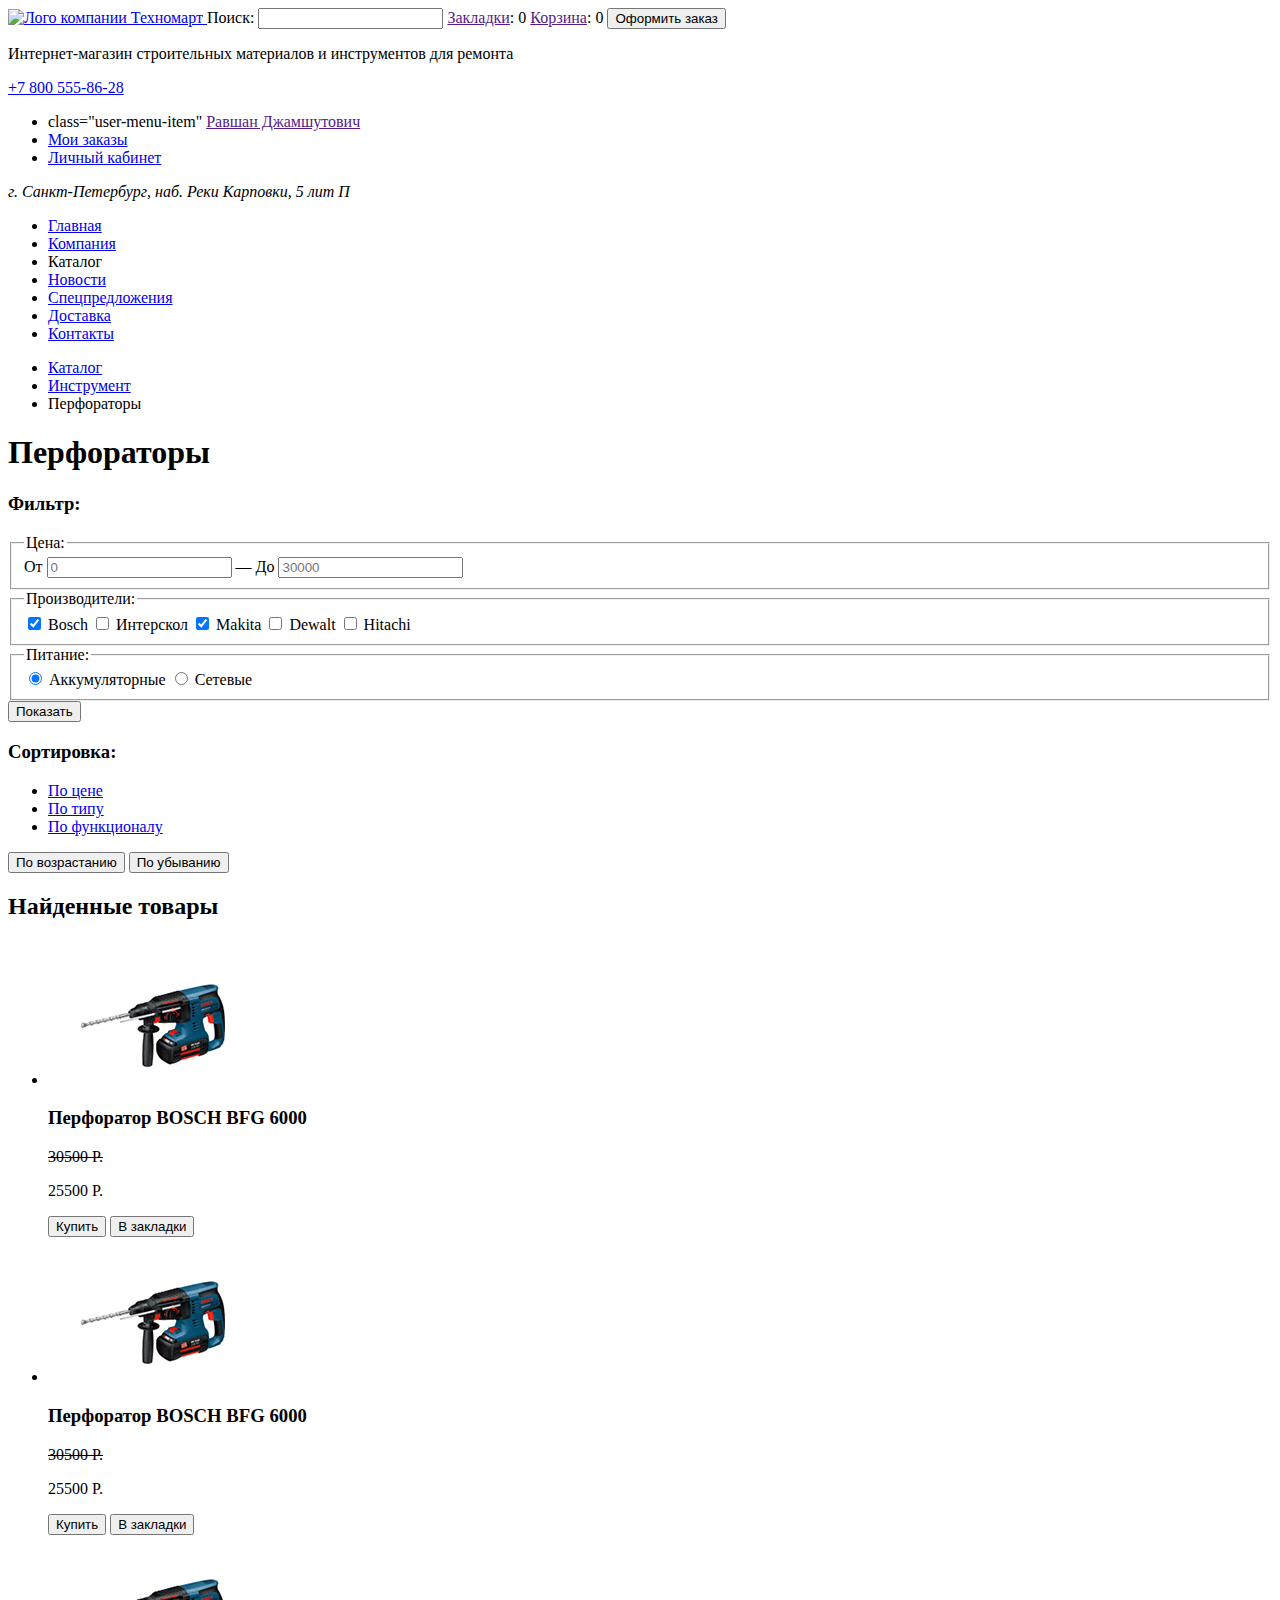
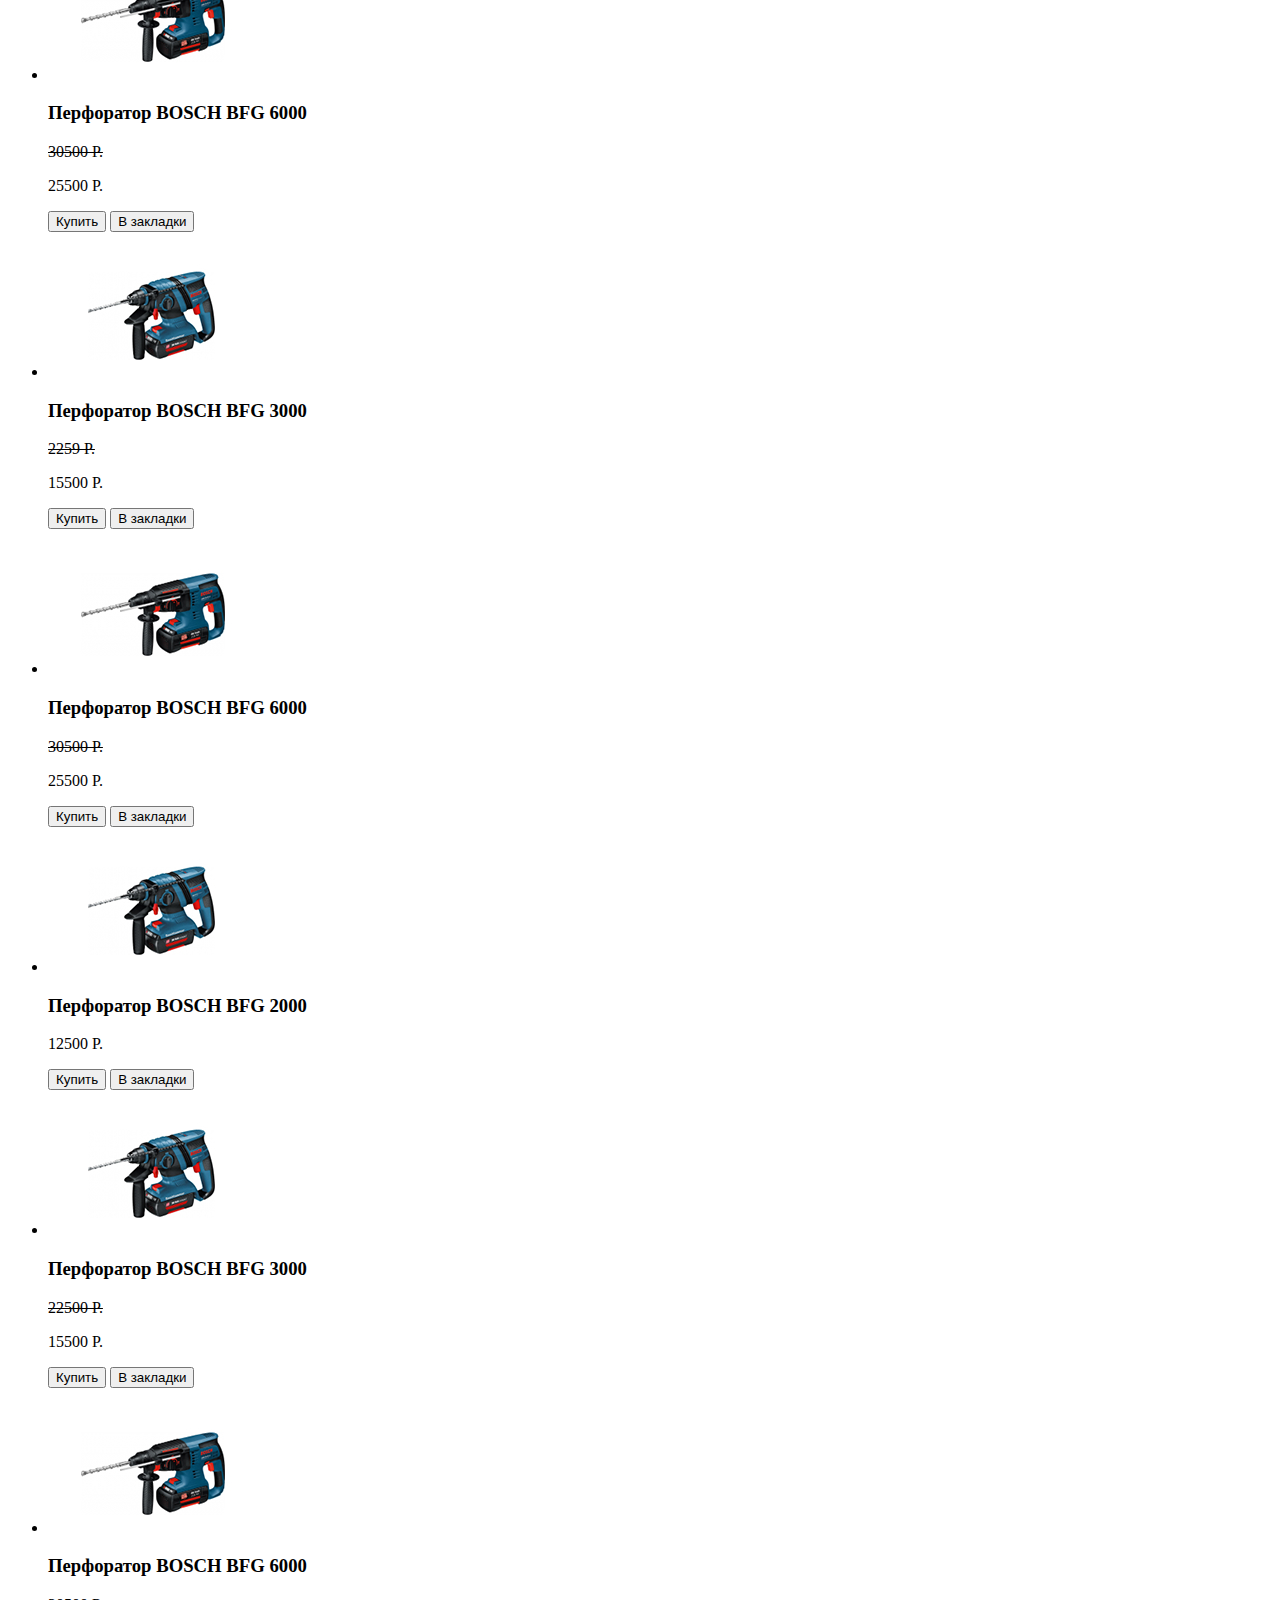
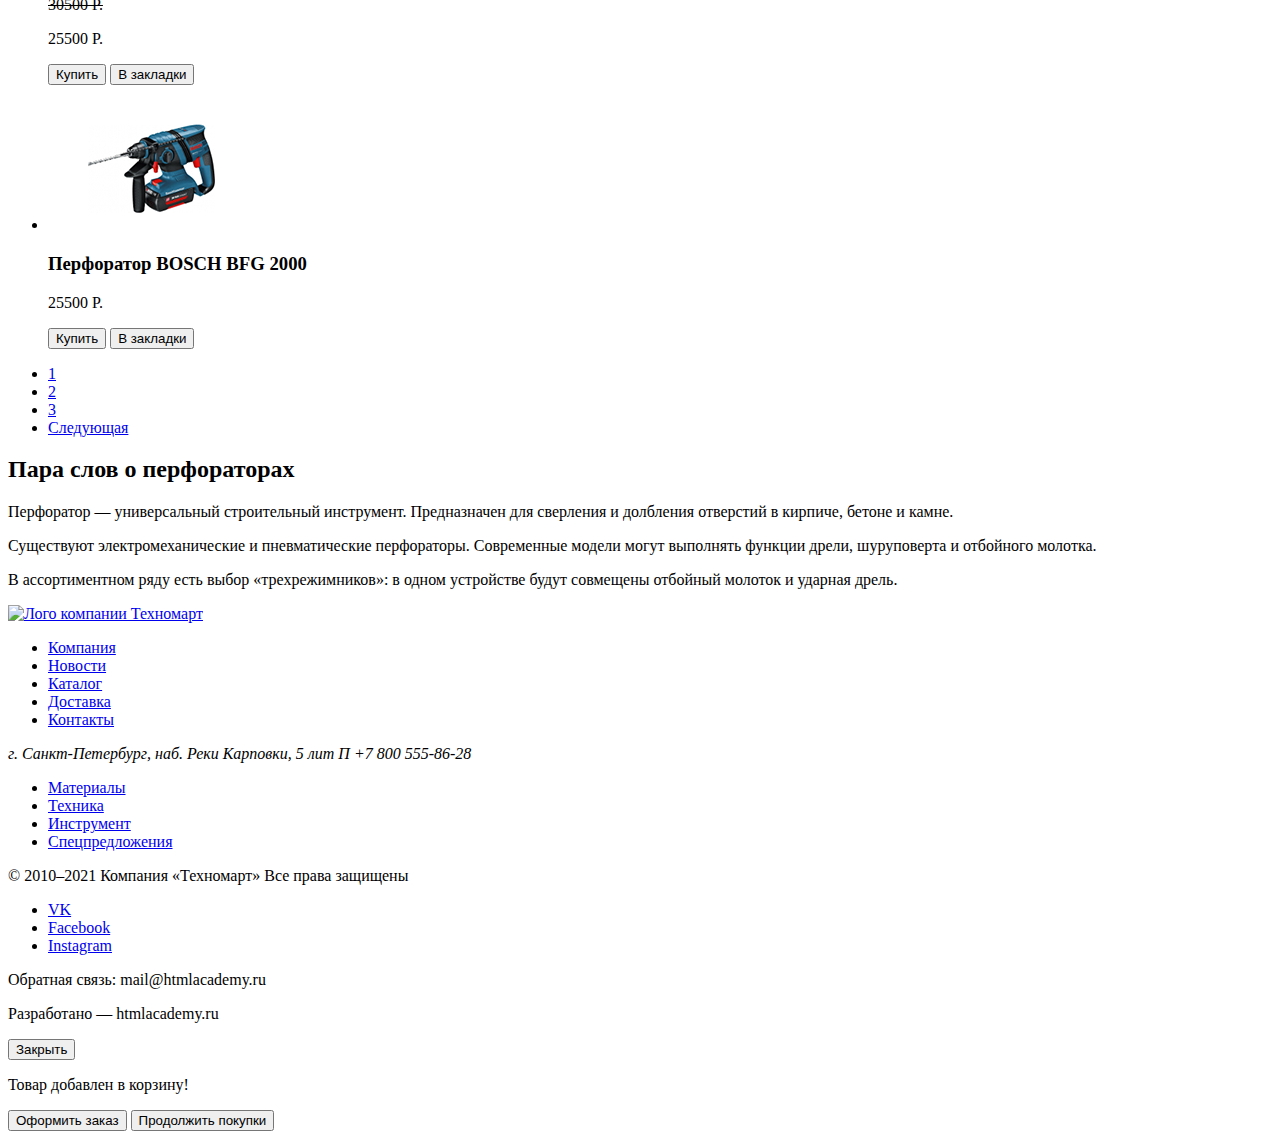
==== catalog.html @ e1b323f2 "Added classes to the blocks" ====
<!DOCTYPE html>
<html lang="ru" class="page">
<head>
  <meta charset="utf-8">
  <title>HTML Academy: Техномарт — Каталог</title>
  <link rel="icon" href="favicon.ico">
  <link rel="icon" href="img/favicon/icon.svg" type="image/svg+xml">
  <link rel="apple-touch-icon" href="img/favicon/180.png">
  <link rel="manifest" href="manifest.webmanifest">
</head>
<body class="page-body">
<header class="main-header">
  <a href="index.html" class="main-header-logo">
    <img src="https://via.placeholder.com/108x18" width="108" height="18" alt="Лого компании Техномарт">
  </a>
  <label for="search">Поиск:</label>
  <input type="search" id="search">
  <a href="">Закладки</a>: <span>0</span>
  <a href="">Корзина</a>: <span>0</span>
  <button type="button">Оформить заказ</button>
  <p>Интернет-магазин строительных материалов и инструментов для ремонта</p>
  <a href="tel:78005558628">+7 800 555-86-28</a>
  <ul class="user-menu">
    <li> class="user-menu-item"
      <a href="">Равшан Джамшутович</a>
    </li>
    <li class="user-menu-item">
      <a href="#">Мои заказы</a>
    </li>
    <li class="user-menu-item">
      <a href="#">Личный кабинет</a>
    </li>
  </ul>
  <address>г. Санкт-Петербург, наб. Реки Карповки, 5 лит П</address>
  <nav class="main-navigation">
    <ul class="site-navigation">
      <li class="site-navigation-item">
        <a href="index.html">Главная</a>
      </li>
      <li class="site-navigation-item">
        <a href="blank.html">Компания</a>
      </li>
      <li class="site-navigation-item">
        <a>Каталог</a>
      </li>
      <li class="site-navigation-item">
        <a href="blank.html">Новости</a>
      </li>
      <li class="site-navigation-item">
        <a href="blank.html">Спецпредложения</a>
      </li>
      <li class="site-navigation-item">
        <a href="blank.html">Доставка</a>
      </li>
      <li class="site-navigation-item">
        <a href="blank.html">Контакты</a>
      </li>
    </ul>
  </nav>
</header>
<main class="container">

  <ul class="breadcrumbs">
    <li class="bread-crumbs-item">
      <a href="catalog.html">Каталог</a>
    </li>
    <li class="bread-crumbs-item">
      <a href="#">Инструмент</a>
    </li>
    <li class="bread-crumbs-item">
      <a>Перфораторы</a>
    </li>
  </ul>
  <h1>Перфораторы</h1>

  <section class="filter">
    <h3>Фильтр:</h3>
    <form action="https://echo.htmlacademy.ru/" class="filter-form form">
      <fieldset class="form-fieldset">
        <legend class="form-legend">Цена:</legend>
        <label for="price-from" class="visually-hidden">От</label>
        <input type="number" name="price-form" id="price-from" placeholder="0">
        <span> —</span>
        <label for="price-to" class="visually-hidden">До</label>
        <input type="number" name="price-to" id="price-to" placeholder="30000">
      </fieldset>
      <fieldset class="form-fieldset">
        <legend class="form-legend">Производители:</legend>
        <input type="checkbox" name="manufacturer" id="manufacturer-bosch" value="bosch" checked>
        <label for="manufacturer-bosch">Bosch</label>
        <input type="checkbox" name="manufacturer" id="manufacturer-interscol" value="interscol">
        <label for="manufacturer-interscol">Интерскол</label>
        <input type="checkbox" name="manufacturer" id="manufacturer-makita" value="makita" checked>
        <label for="manufacturer-makita">Makita</label>
        <input type="checkbox" name="manufacturer" id="manufacturer-dewalt" value="dewalt">
        <label for="manufacturer-dewalt">Dewalt</label>
        <input type="checkbox" name="manufacturer" id="manufacturer-hitachi" value="hitachi">
        <label for="manufacturer-hitachi">Hitachi</label>
      </fieldset>
        <fieldset class="form-fieldset">
          <legend class="form-legend">Питание:</legend>
          <input type="radio" name="power" id="power-battery" value="battery" checked>
          <label for="power-battery">Аккумуляторные</label>
          <input type="radio" name="power" id="power-mains" value="mains">
          <label for="power-mains">Сетевые</label>
        </fieldset>
      <button type="submit">Показать</button>
    </form>
  </section>

  <section class="sort">
    <h3> Сортировка:</h3>
    <ul class="sort-list">
      <li class="sort-item">
        <a href="#">По цене</a>
      </li>
      <li class="sort-item">
        <a href="#">По типу</a>
      </li>
      <li class="sort-item">
        <a href="#">По функционалу</a>
      </li>
    </ul>
  <button type="button">По возрастанию</button>
  <button type="button">По убыванию</button>
  </section>

  <section class="catalog">
    <h2 class="visually-hidden">Найденные товары</h2>
    <ul class="catalog-list">
      <li class="catalog-item">
        <article class="card">
          <img src="img/drills/BOSCH-BFG-6000.jpg" width="220" height="145" alt="Перфоратор BOSCH BFG 6000">
          <h3>Перфоратор BOSCH BFG 6000</h3>
          <p><del>30500 Р.</del></p>
          <p>25500 Р.</p>
          <button type="button">Купить</button>
          <button type="button">В закладки</button>
        </article>
      </li>
      <li class="catalog-item">
        <article class="card">
          <img src="img/drills/BOSCH-BFG-6000.jpg" width="220" height="145" alt="Перфоратор BOSCH BFG 6000">
          <h3>Перфоратор BOSCH BFG 6000</h3>
          <p><del>30500 Р.</del></p>
          <p>25500 Р.</p>
          <button type="button">Купить</button>
          <button type="button">В закладки</button>
        </article>
      </li>
      <li class="catalog-item">
        <article class="card">
          <img src="img/drills/BOSCH-BFG-6000.jpg" width="220" height="145" alt="Перфоратор BOSCH BFG 6000">
          <h3>Перфоратор BOSCH BFG 6000</h3>
          <p><del>30500 Р.</del></p>
          <p>25500 Р.</p>
          <button type="button">Купить</button>
          <button type="button">В закладки</button>
        </article>
      </li>
      <li class="catalog-item">
        <article class="card">
          <img src="img/drills/BOSCH-BFG-3000.jpg" width="220" height="145" alt="Перфоратор BOSCH BFG 3000">
          <h3>Перфоратор BOSCH BFG 3000</h3>
          <p><del>2259 Р.</del></p>
          <p>15500 Р.</p>
          <button type="button">Купить</button>
          <button type="button">В закладки</button>
        </article>
      </li>
      <li class="catalog-item">
        <article class="card">
          <img src="img/drills/BOSCH-BFG-6000.jpg" width="220" height="145" alt="Перфоратор BOSCH BFG 6000">
          <h3>Перфоратор BOSCH BFG 6000</h3>
          <p><del>30500 Р.</del></p>
          <p>25500 Р.</p>
          <button type="button">Купить</button>
          <button type="button">В закладки</button>
        </article>
      </li>
      <li class="catalog-item">
        <article class="card">
          <img src="img/drills/BOSCH-BFG-2000.jpg" width="220" height="145" alt="Перфоратор BOSCH BFG 2000">
          <h3>Перфоратор BOSCH BFG 2000</h3>
          <p>12500 Р.</p>
          <button type="button">Купить</button>
          <button type="button">В закладки</button>
        </article>
      </li>
      <li class="catalog-item">
        <article class="card">
          <img src="img/drills/BOSCH-BFG-3000.jpg" width="220" height="145" alt="Перфоратор BOSCH BFG 3000">
          <h3>Перфоратор BOSCH BFG 3000</h3>
          <p><del>22500 Р.</del></p>
          <p>15500 Р.</p>
          <button type="button">Купить</button>
          <button type="button">В закладки</button>
        </article>
      </li>
      <li class="catalog-item">
        <article class="card">
          <img src="img/drills/BOSCH-BFG-6000.jpg" width="220" height="145" alt="Перфоратор BOSCH BFG 6000">
          <h3>Перфоратор BOSCH BFG 6000</h3>
          <p><del>30500 Р.</del></p>
          <p>25500 Р.</p>
          <button type="button">Купить</button>
          <button type="button">В закладки</button>
        </article>
      </li>
      <li class="catalog-item">
        <article class="card">
          <img src="img/drills/BOSCH-BFG-2000.jpg" width="220" height="145" alt="Перфоратор BOSCH BFG 2000">
          <h3>Перфоратор BOSCH BFG 2000</h3>
          <p>25500 Р.</p>
          <button type="button">Купить</button>
          <button type="button">В закладки</button>
        </article>
      </li>
    </ul>
  </section>
  <ul class="pagination-list">
    <li class="pagination-item">
      <a href="#">1</a>
    </li>
    <li class="pagination-item">
      <a href="#">2</a>
    </li>
    <li class="pagination-item">
      <a href="#">3</a>
    </li>
    <li class="pagination-item">
      <a href="#">Следующая</a>
    </li>
  </ul>
  <section class="description">
    <h2>Пара слов о перфораторах</h2>
    <p>Перфоратор — универсальный строительный инструмент. Предназначен для сверления и долбления отверстий в кирпиче, бетоне и камне.</p>
    <p>Существуют электромеханические и пневматические перфораторы. Современные модели могут выполнять функции дрели, шуруповерта и отбойного молотка.</p>
    <p>В ассортиментном ряду есть выбор «трехрежимников»: в одном устройстве будут совмещены отбойный молоток и ударная дрель.</p>
  </section>
</main>

<footer>
  <a href="#">
    <img src="https://via.placeholder.com/108x18" width="108" height="18" alt="Лого компании Техномарт">
  </a>
  <ul>
    <li>
      <a href="#">Компания</a>
    </li>
    <li>
      <a href="#">Новости</a>
    </li>
    <li>
      <a href="#">Каталог</a>
    </li>
    <li>
      <a href="#">Доставка</a>
    </li>
    <li>
      <a href="#">Контакты</a>
    </li>
  </ul>
  <address>г. Санкт-Петербург, наб. Реки Карповки, 5 лит П +7 800 555-86-28</address>
  <ul>
    <li>
      <a href="#">Материалы</a>
    </li>
    <li>
      <a href="#"> Техника</a>
    </li>
    <li>
      <a href="#"> Инструмент</a>
    </li>
    <li>
      <a href="#"> Спецпредложения</a>
    </li>
  </ul>
  <p>© 2010–2021 Компания «Техномарт» Все права защищены</p>
  <ul class="social">
    <li>
      <a href="#">VK</a>
    </li>
    <li>
      <a href="#">Facebook</a>
    </li>
    <li>
      <a href="#">Instagram</a>
    </li>
  </ul>
  <p>Обратная связь: mail@htmlacademy.ru</p>
  <p>Разработано — htmlacademy.ru</p>
</footer>

<div class="basket">
  <button type="button">Закрыть</button>
  <p>Товар добавлен в корзину!</p>
  <button type="button">Оформить заказ</button>
  <button type="button">Продолжить покупки</button>
</div>

</body>
</html>
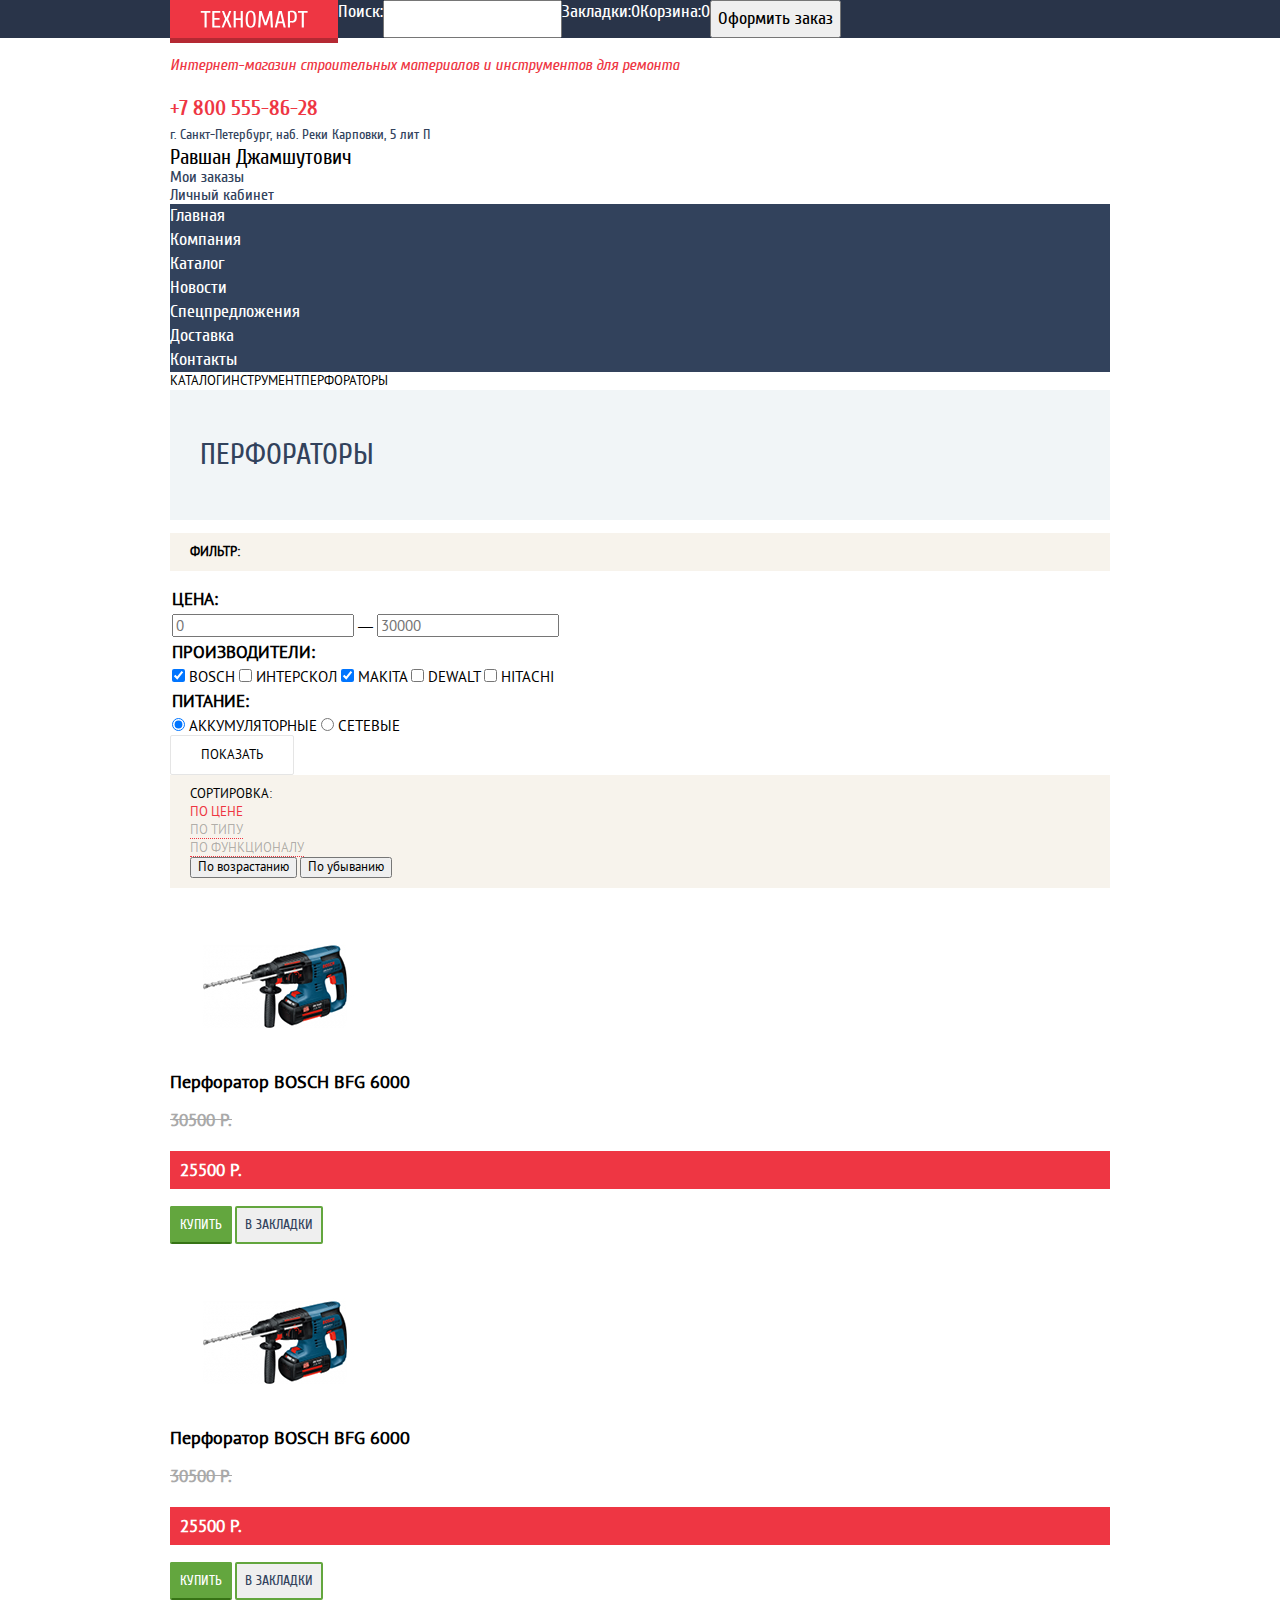
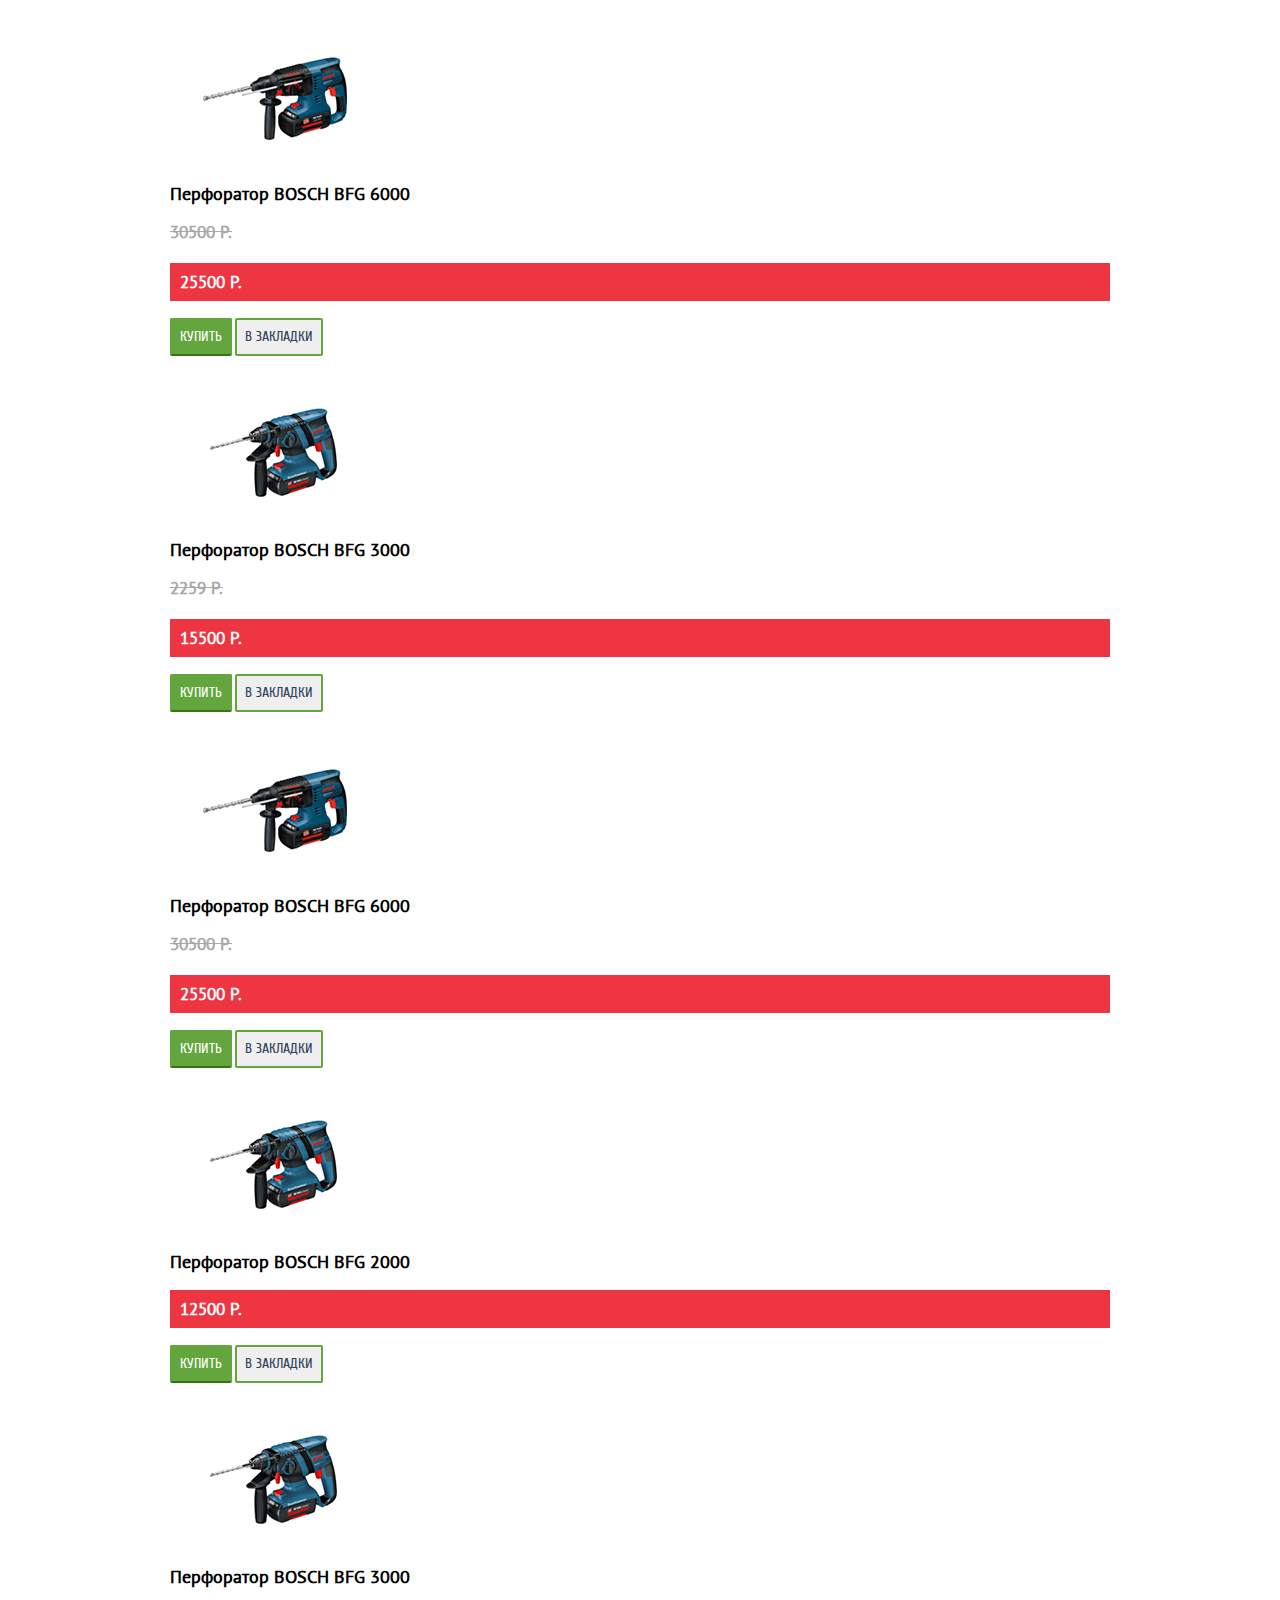
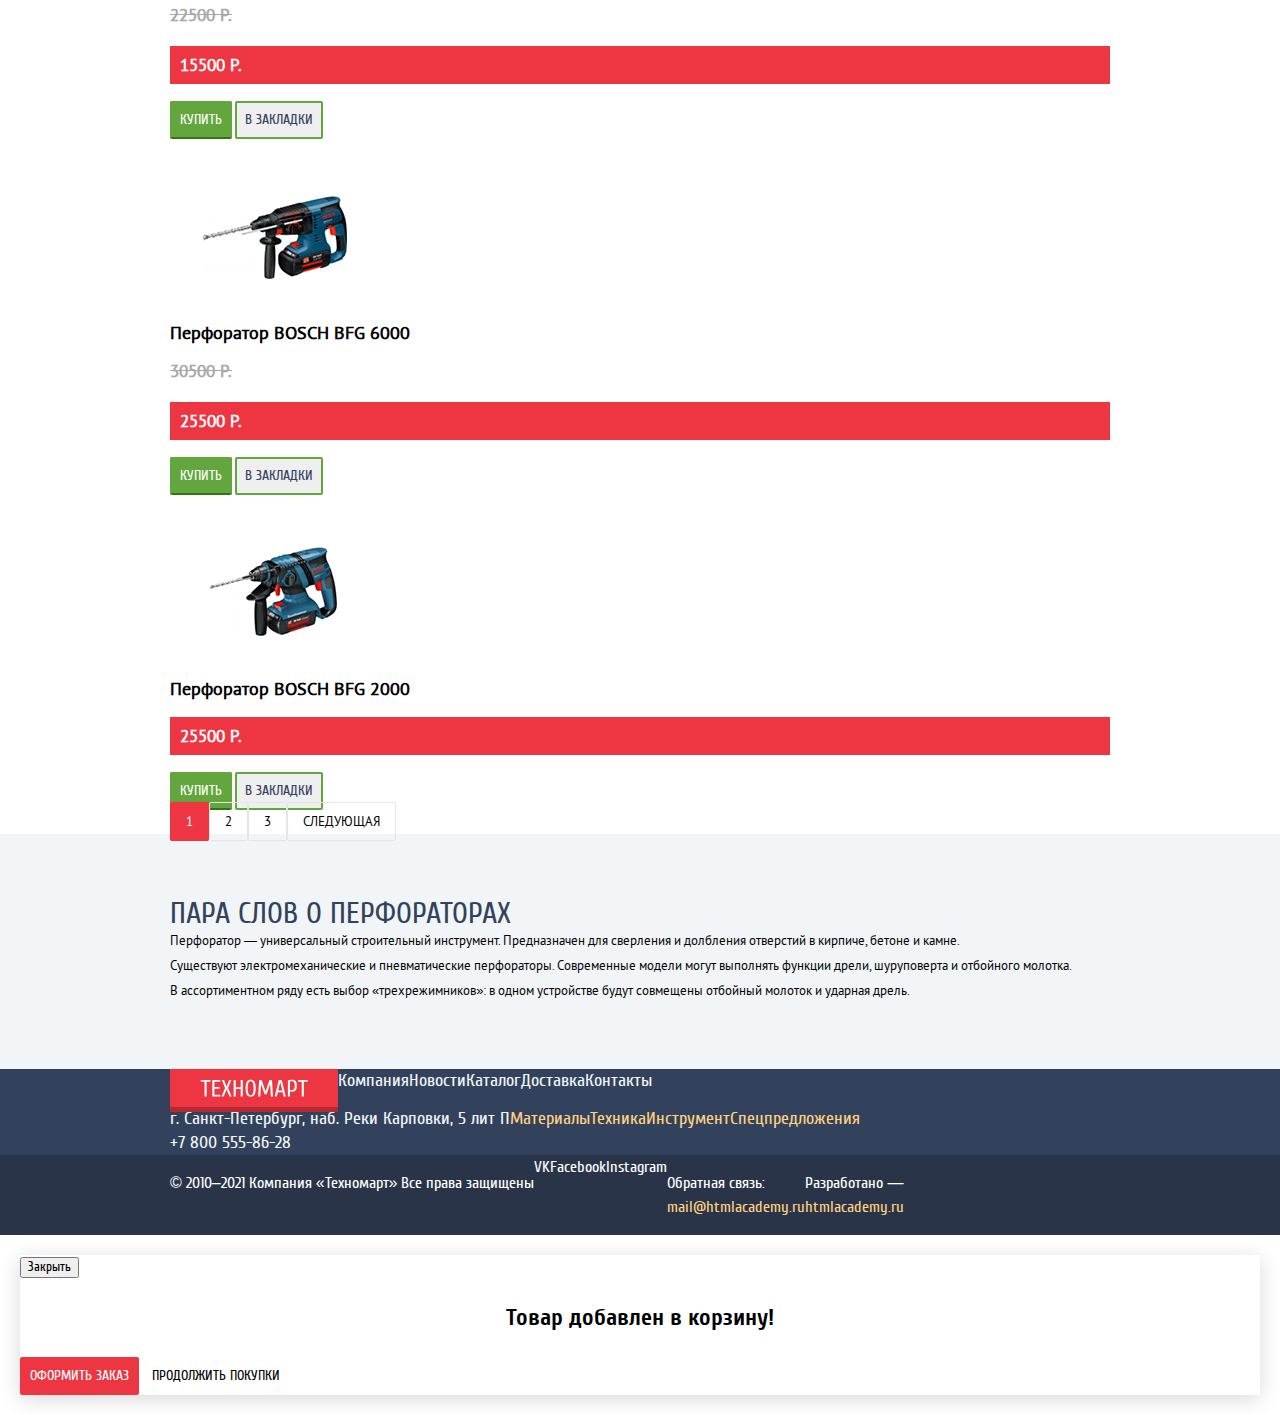
==== commit 6527976b: "Added a basic styling" ====
--- a/catalog.html
+++ b/catalog.html
@@ -1,5 +1,5 @@
 <!DOCTYPE html>
-<html lang="ru" class="page">
+<html class="page" lang="ru">
 <head>
   <meta charset="utf-8">
   <title>HTML Academy: Техномарт — Каталог</title>
@@ -7,32 +7,48 @@
   <link rel="icon" href="img/favicon/icon.svg" type="image/svg+xml">
   <link rel="apple-touch-icon" href="img/favicon/180.png">
   <link rel="manifest" href="manifest.webmanifest">
+  <link rel="stylesheet" href="css/normalize.css">
+  <link rel="stylesheet" href="css/style.css">
 </head>
 <body class="page-body">
+
 <header class="main-header">
-  <a href="index.html" class="main-header-logo">
-    <img src="https://via.placeholder.com/108x18" width="108" height="18" alt="Лого компании Техномарт">
-  </a>
-  <label for="search">Поиск:</label>
-  <input type="search" id="search">
-  <a href="">Закладки</a>: <span>0</span>
-  <a href="">Корзина</a>: <span>0</span>
-  <button type="button">Оформить заказ</button>
-  <p>Интернет-магазин строительных материалов и инструментов для ремонта</p>
-  <a href="tel:78005558628">+7 800 555-86-28</a>
-  <ul class="user-menu">
-    <li> class="user-menu-item"
-      <a href="">Равшан Джамшутович</a>
-    </li>
-    <li class="user-menu-item">
-      <a href="#">Мои заказы</a>
-    </li>
-    <li class="user-menu-item">
-      <a href="#">Личный кабинет</a>
-    </li>
-  </ul>
-  <address>г. Санкт-Петербург, наб. Реки Карповки, 5 лит П</address>
-  <nav class="main-navigation">
+  <div class="main-header-first-row">
+    <div class="container container-flex">
+      <a class="main-logo main-header-logo" href="index.html">
+        <img src="img/logo-technomart.svg" width="108" height="18" alt="Лого компании Техномарт">
+      </a>
+      <label for="search">Поиск:</label>
+      <input id="search" type="text">
+      <a href="">Закладки</a>
+      : <span>0</span>
+      <a href="">Корзина</a>
+      : <span>0</span>
+      <button type="button">Оформить заказ</button>
+    </div>
+  </div>
+  <div class="main-header-second-row container">
+    <p class="main-header-tagline">Интернет-магазин строительных материалов и инструментов для ремонта</p>
+    <a class="main-header-phone" href="tel:78005558628">+7 800 555-86-28</a>
+    <address class="main-header-address">г. Санкт-Петербург, наб. Реки Карповки, 5 лит П</address>
+    <div class="user-menu">
+      <ul class="user-auth">
+        <li class="user-auth-item">
+          <a href="">Равшан Джамшутович</a>
+        </li>
+      </ul>
+      <ul class="user-actions">
+        <li class="user-actions-item">
+          <a href="#">Мои заказы</a>
+        </li>
+        <li class="user-actions-item">
+          <a href="#">Личный кабинет</a>
+        </li>
+      </ul>
+    </div>
+  </div>
+
+  <nav class="main-navigation container">
     <ul class="site-navigation">
       <li class="site-navigation-item">
         <a href="index.html">Главная</a>
@@ -41,7 +57,7 @@
         <a href="blank.html">Компания</a>
       </li>
       <li class="site-navigation-item">
-        <a>Каталог</a>
+        <a href="catalog.html">Каталог</a>
       </li>
       <li class="site-navigation-item">
         <a href="blank.html">Новости</a>
@@ -58,246 +74,274 @@
     </ul>
   </nav>
 </header>
-<main class="container">
-
-  <ul class="breadcrumbs">
-    <li class="bread-crumbs-item">
-      <a href="catalog.html">Каталог</a>
-    </li>
-    <li class="bread-crumbs-item">
-      <a href="#">Инструмент</a>
-    </li>
-    <li class="bread-crumbs-item">
-      <a>Перфораторы</a>
-    </li>
-  </ul>
-  <h1>Перфораторы</h1>
-
-  <section class="filter">
-    <h3>Фильтр:</h3>
-    <form action="https://echo.htmlacademy.ru/" class="filter-form form">
-      <fieldset class="form-fieldset">
-        <legend class="form-legend">Цена:</legend>
-        <label for="price-from" class="visually-hidden">От</label>
-        <input type="number" name="price-form" id="price-from" placeholder="0">
-        <span> —</span>
-        <label for="price-to" class="visually-hidden">До</label>
-        <input type="number" name="price-to" id="price-to" placeholder="30000">
-      </fieldset>
-      <fieldset class="form-fieldset">
-        <legend class="form-legend">Производители:</legend>
-        <input type="checkbox" name="manufacturer" id="manufacturer-bosch" value="bosch" checked>
-        <label for="manufacturer-bosch">Bosch</label>
-        <input type="checkbox" name="manufacturer" id="manufacturer-interscol" value="interscol">
-        <label for="manufacturer-interscol">Интерскол</label>
-        <input type="checkbox" name="manufacturer" id="manufacturer-makita" value="makita" checked>
-        <label for="manufacturer-makita">Makita</label>
-        <input type="checkbox" name="manufacturer" id="manufacturer-dewalt" value="dewalt">
-        <label for="manufacturer-dewalt">Dewalt</label>
-        <input type="checkbox" name="manufacturer" id="manufacturer-hitachi" value="hitachi">
-        <label for="manufacturer-hitachi">Hitachi</label>
-      </fieldset>
+
+<main>
+
+  <div class="container">
+    <ul class="breadcrumbs">
+      <li class="bread-crumbs-item">
+        <a href="catalog.html">Каталог</a>
+      </li>
+      <li class="bread-crumbs-item">
+        <a href="#">Инструмент</a>
+      </li>
+      <li class="bread-crumbs-item">
+        <a>Перфораторы</a>
+      </li>
+    </ul>
+
+    <div class="catalog-header">
+      <h1 class="catalog-title">Перфораторы</h1>
+    </div>
+
+    <section class="filter">
+      <h3>Фильтр:</h3>
+      <form class="filter-form form" action="https://echo.htmlacademy.ru/">
+        <fieldset class="form-fieldset">
+          <legend class="form-legend">Цена:</legend>
+          <label class="visually-hidden" for="price-from">От</label>
+          <input id="price-from" type="number" name="price-form" placeholder="0">
+          <span> —</span>
+          <label class="visually-hidden" for="price-to">До</label>
+          <input id="price-to" type="number" name="price-to" placeholder="30000">
+        </fieldset>
+        <fieldset class="form-fieldset">
+          <legend class="form-legend">Производители:</legend>
+          <input id="manufacturer-bosch" type="checkbox" name="manufacturer" value="bosch" checked>
+          <label for="manufacturer-bosch">Bosch</label>
+          <input id="manufacturer-interscol" type="checkbox" name="manufacturer" value="interscol">
+          <label for="manufacturer-interscol">Интерскол</label>
+          <input id="manufacturer-makita" type="checkbox" name="manufacturer" value="makita" checked>
+          <label for="manufacturer-makita">Makita</label>
+          <input id="manufacturer-dewalt" type="checkbox" name="manufacturer" value="dewalt">
+          <label for="manufacturer-dewalt">Dewalt</label>
+          <input id="manufacturer-hitachi" type="checkbox" name="manufacturer" value="hitachi">
+          <label for="manufacturer-hitachi">Hitachi</label>
+        </fieldset>
         <fieldset class="form-fieldset">
           <legend class="form-legend">Питание:</legend>
-          <input type="radio" name="power" id="power-battery" value="battery" checked>
+          <input id="power-battery" type="radio" name="power" value="battery" checked>
           <label for="power-battery">Аккумуляторные</label>
-          <input type="radio" name="power" id="power-mains" value="mains">
+          <input id="power-mains" type="radio" name="power" value="mains">
           <label for="power-mains">Сетевые</label>
         </fieldset>
-      <button type="submit">Показать</button>
-    </form>
-  </section>
-
-  <section class="sort">
-    <h3> Сортировка:</h3>
-    <ul class="sort-list">
-      <li class="sort-item">
-        <a href="#">По цене</a>
-      </li>
-      <li class="sort-item">
-        <a href="#">По типу</a>
-      </li>
-      <li class="sort-item">
-        <a href="#">По функционалу</a>
-      </li>
-    </ul>
-  <button type="button">По возрастанию</button>
-  <button type="button">По убыванию</button>
-  </section>
-
-  <section class="catalog">
-    <h2 class="visually-hidden">Найденные товары</h2>
-    <ul class="catalog-list">
-      <li class="catalog-item">
-        <article class="card">
-          <img src="img/drills/BOSCH-BFG-6000.jpg" width="220" height="145" alt="Перфоратор BOSCH BFG 6000">
-          <h3>Перфоратор BOSCH BFG 6000</h3>
-          <p><del>30500 Р.</del></p>
-          <p>25500 Р.</p>
-          <button type="button">Купить</button>
-          <button type="button">В закладки</button>
-        </article>
-      </li>
-      <li class="catalog-item">
-        <article class="card">
-          <img src="img/drills/BOSCH-BFG-6000.jpg" width="220" height="145" alt="Перфоратор BOSCH BFG 6000">
-          <h3>Перфоратор BOSCH BFG 6000</h3>
-          <p><del>30500 Р.</del></p>
-          <p>25500 Р.</p>
-          <button type="button">Купить</button>
-          <button type="button">В закладки</button>
-        </article>
-      </li>
-      <li class="catalog-item">
-        <article class="card">
-          <img src="img/drills/BOSCH-BFG-6000.jpg" width="220" height="145" alt="Перфоратор BOSCH BFG 6000">
-          <h3>Перфоратор BOSCH BFG 6000</h3>
-          <p><del>30500 Р.</del></p>
-          <p>25500 Р.</p>
-          <button type="button">Купить</button>
-          <button type="button">В закладки</button>
-        </article>
-      </li>
-      <li class="catalog-item">
-        <article class="card">
-          <img src="img/drills/BOSCH-BFG-3000.jpg" width="220" height="145" alt="Перфоратор BOSCH BFG 3000">
+        <button type="submit">Показать</button>
+      </form>
+    </section>
+
+    <section class="sort">
+      <h3> Сортировка:</h3>
+      <ul class="sort-list">
+        <li class="sort-item">
+          <a class="sort-link sort-link-active" href="#">По цене</a>
+        </li>
+        <li class="sort-item">
+          <a class="sort-link" href="#">По типу</a>
+        </li>
+        <li class="sort-item">
+          <a class="sort-link" href="#">По функционалу</a>
+        </li>
+      </ul>
+      <button type="button">По возрастанию</button>
+      <button type="button">По убыванию</button>
+    </section>
+
+    <section class="catalog">
+      <h2 class="visually-hidden">Найденные товары</h2>
+      <ul class="catalog-list">
+        <li class="catalog-item product-card">
+          <p>
+            <img src="img/drills/BOSCH-BFG-6000.jpg" width="220" height="145" alt="Перфоратор BOSCH BFG 6000">
+          </p>
+          <h3>Перфоратор BOSCH BFG 6000</h3>
+          <p><del>30500 Р.</del></p>
+          <p class="product-card-price">25500 Р.</p>
+          <button class="product-card-button-buy" type="button">Купить</button>
+          <button class="product-card-button-favorite" type="button">В закладки</button>
+        </li>
+
+        <li class="catalog-item product-card">
+          <p>
+            <img src="img/drills/BOSCH-BFG-6000.jpg" width="220" height="145" alt="Перфоратор BOSCH BFG 6000">
+          </p>
+          <h3>Перфоратор BOSCH BFG 6000</h3>
+          <p><del>30500 Р.</del></p>
+          <p class="product-card-price">25500 Р.</p>
+          <button class="product-card-button-buy" type="button">Купить</button>
+          <button class="product-card-button-favorite" type="button">В закладки</button>
+        </li>
+        <li class="catalog-item product-card">
+          <p>
+            <img src="img/drills/BOSCH-BFG-6000.jpg" width="220" height="145" alt="Перфоратор BOSCH BFG 6000">
+          </p>
+          <h3>Перфоратор BOSCH BFG 6000</h3>
+          <p><del>30500 Р.</del></p>
+          <p class="product-card-price">25500 Р.</p>
+          <button class="product-card-button-buy" type="button">Купить</button>
+          <button class="product-card-button-favorite" type="button">В закладки</button>
+        </li>
+        <li class="catalog-item product-card">
+          <p>
+            <img src="img/drills/BOSCH-BFG-3000.jpg" width="220" height="145" alt="Перфоратор BOSCH BFG 3000">
+          </p>
           <h3>Перфоратор BOSCH BFG 3000</h3>
           <p><del>2259 Р.</del></p>
-          <p>15500 Р.</p>
-          <button type="button">Купить</button>
-          <button type="button">В закладки</button>
-        </article>
-      </li>
-      <li class="catalog-item">
-        <article class="card">
-          <img src="img/drills/BOSCH-BFG-6000.jpg" width="220" height="145" alt="Перфоратор BOSCH BFG 6000">
-          <h3>Перфоратор BOSCH BFG 6000</h3>
-          <p><del>30500 Р.</del></p>
-          <p>25500 Р.</p>
-          <button type="button">Купить</button>
-          <button type="button">В закладки</button>
-        </article>
-      </li>
-      <li class="catalog-item">
-        <article class="card">
-          <img src="img/drills/BOSCH-BFG-2000.jpg" width="220" height="145" alt="Перфоратор BOSCH BFG 2000">
+          <p class="product-card-price">15500 Р.</p>
+          <button class="product-card-button-buy" type="button">Купить</button>
+          <button class="product-card-button-favorite" type="button">В закладки</button>
+        </li>
+        <li class="catalog-item product-card">
+          <p>
+            <img src="img/drills/BOSCH-BFG-6000.jpg" width="220" height="145" alt="Перфоратор BOSCH BFG 6000">
+          </p>
+          <h3>Перфоратор BOSCH BFG 6000</h3>
+          <p><del>30500 Р.</del></p>
+          <p class="product-card-price">25500 Р.</p>
+          <button class="product-card-button-buy" type="button">Купить</button>
+          <button class="product-card-button-favorite" type="button">В закладки</button>
+        </li>
+        <li class="catalog-item product-card">
+          <p>
+            <img src="img/drills/BOSCH-BFG-2000.jpg" width="220" height="145" alt="Перфоратор BOSCH BFG 2000">
+          </p>
           <h3>Перфоратор BOSCH BFG 2000</h3>
-          <p>12500 Р.</p>
-          <button type="button">Купить</button>
-          <button type="button">В закладки</button>
-        </article>
-      </li>
-      <li class="catalog-item">
-        <article class="card">
-          <img src="img/drills/BOSCH-BFG-3000.jpg" width="220" height="145" alt="Перфоратор BOSCH BFG 3000">
+          <p class="product-card-price">12500 Р.</p>
+          <button class="product-card-button-buy" type="button">Купить</button>
+          <button class="product-card-button-favorite" type="button">В закладки</button>
+        </li>
+        <li class="catalog-item product-card">
+          <p>
+            <img src="img/drills/BOSCH-BFG-3000.jpg" width="220" height="145" alt="Перфоратор BOSCH BFG 3000">
+          </p>
           <h3>Перфоратор BOSCH BFG 3000</h3>
           <p><del>22500 Р.</del></p>
-          <p>15500 Р.</p>
-          <button type="button">Купить</button>
-          <button type="button">В закладки</button>
-        </article>
-      </li>
-      <li class="catalog-item">
-        <article class="card">
-          <img src="img/drills/BOSCH-BFG-6000.jpg" width="220" height="145" alt="Перфоратор BOSCH BFG 6000">
-          <h3>Перфоратор BOSCH BFG 6000</h3>
-          <p><del>30500 Р.</del></p>
-          <p>25500 Р.</p>
-          <button type="button">Купить</button>
-          <button type="button">В закладки</button>
-        </article>
-      </li>
-      <li class="catalog-item">
-        <article class="card">
-          <img src="img/drills/BOSCH-BFG-2000.jpg" width="220" height="145" alt="Перфоратор BOSCH BFG 2000">
+          <p class="product-card-price">15500 Р.</p>
+          <button class="product-card-button-buy" type="button">Купить</button>
+          <button class="product-card-button-favorite" type="button">В закладки</button>
+        </li>
+        <li class="catalog-item product-card">
+          <p>
+            <img src="img/drills/BOSCH-BFG-6000.jpg" width="220" height="145" alt="Перфоратор BOSCH BFG 6000">
+          </p>
+          <h3>Перфоратор BOSCH BFG 6000</h3>
+          <p><del>30500 Р.</del></p>
+          <p class="product-card-price">25500 Р.</p>
+          <button class="product-card-button-buy" type="button">Купить</button>
+          <button class="product-card-button-favorite" type="button">В закладки</button>
+        </li>
+        <li class="catalog-item product-card">
+          <p>
+            <img src="img/drills/BOSCH-BFG-2000.jpg" width="220" height="145" alt="Перфоратор BOSCH BFG 2000">
+          </p>
           <h3>Перфоратор BOSCH BFG 2000</h3>
-          <p>25500 Р.</p>
-          <button type="button">Купить</button>
-          <button type="button">В закладки</button>
-        </article>
+          <p class="product-card-price">25500 Р.</p>
+          <button class="product-card-button-buy" type="button">Купить</button>
+          <button class="product-card-button-favorite" type="button">В закладки</button>
+        </li>
+      </ul>
+    </section>
+    <ul class="pagination-list">
+      <li class="pagination-item">
+        <a class="pagination-link hidden" href="#">Предыдущая</a>
+      </li>
+      <li class="pagination-item">
+        <a class="pagination-link pagination-link-active" href="#">1</a>
+      </li>
+      <li class="pagination-item">
+        <a class="pagination-link" href="#">2</a>
+      </li>
+      <li class="pagination-item">
+        <a class="pagination-link" href="#">3</a>
+      </li>
+      <li class="pagination-item">
+        <a class="pagination-link" href="#">Следующая</a>
       </li>
     </ul>
-  </section>
-  <ul class="pagination-list">
-    <li class="pagination-item">
-      <a href="#">1</a>
-    </li>
-    <li class="pagination-item">
-      <a href="#">2</a>
-    </li>
-    <li class="pagination-item">
-      <a href="#">3</a>
-    </li>
-    <li class="pagination-item">
-      <a href="#">Следующая</a>
-    </li>
-  </ul>
+  </div>
   <section class="description">
-    <h2>Пара слов о перфораторах</h2>
-    <p>Перфоратор — универсальный строительный инструмент. Предназначен для сверления и долбления отверстий в кирпиче, бетоне и камне.</p>
-    <p>Существуют электромеханические и пневматические перфораторы. Современные модели могут выполнять функции дрели, шуруповерта и отбойного молотка.</p>
-    <p>В ассортиментном ряду есть выбор «трехрежимников»: в одном устройстве будут совмещены отбойный молоток и ударная дрель.</p>
+    <div class="container">
+      <h2 class="section-title section-title-description">Пара слов о перфораторах</h2>
+      <p>Перфоратор — универсальный строительный инструмент. Предназначен для сверления и долбления отверстий в кирпиче, бетоне и камне.</p>
+      <p>Существуют электромеханические и пневматические перфораторы. Современные модели могут выполнять функции дрели, шуруповерта и отбойного молотка.</p>
+      <p>В ассортиментном ряду есть выбор «трехрежимников»: в одном устройстве будут совмещены отбойный молоток и ударная дрель.</p>
+    </div>
   </section>
 </main>
 
-<footer>
-  <a href="#">
-    <img src="https://via.placeholder.com/108x18" width="108" height="18" alt="Лого компании Техномарт">
-  </a>
-  <ul>
-    <li>
-      <a href="#">Компания</a>
-    </li>
-    <li>
-      <a href="#">Новости</a>
-    </li>
-    <li>
-      <a href="#">Каталог</a>
-    </li>
-    <li>
-      <a href="#">Доставка</a>
-    </li>
-    <li>
-      <a href="#">Контакты</a>
-    </li>
-  </ul>
-  <address>г. Санкт-Петербург, наб. Реки Карповки, 5 лит П +7 800 555-86-28</address>
-  <ul>
-    <li>
-      <a href="#">Материалы</a>
-    </li>
-    <li>
-      <a href="#"> Техника</a>
-    </li>
-    <li>
-      <a href="#"> Инструмент</a>
-    </li>
-    <li>
-      <a href="#"> Спецпредложения</a>
-    </li>
-  </ul>
-  <p>© 2010–2021 Компания «Техномарт» Все права защищены</p>
-  <ul class="social">
-    <li>
-      <a href="#">VK</a>
-    </li>
-    <li>
-      <a href="#">Facebook</a>
-    </li>
-    <li>
-      <a href="#">Instagram</a>
-    </li>
-  </ul>
-  <p>Обратная связь: mail@htmlacademy.ru</p>
-  <p>Разработано — htmlacademy.ru</p>
+<footer class="main-footer">
+  <div class="container">
+    <div class="footer-row">
+      <a class="main-logo main-footer-logo" href="index.html">
+        <img src="img/logo-technomart.svg" width="108" height="18" alt="Лого компании Техномарт">
+      </a>
+      <ul class="main-footer-nav">
+        <li>
+          <a href="#">Компания</a>
+        </li>
+        <li>
+          <a href="#">Новости</a>
+        </li>
+        <li>
+          <a href="#">Каталог</a>
+        </li>
+        <li>
+          <a href="#">Доставка</a>
+        </li>
+        <li>
+          <a href="#">Контакты</a>
+        </li>
+      </ul>
+    </div>
+    <div class="footer-row">
+      <address>г. Санкт-Петербург, наб. Реки Карповки, 5 лит П <br>
+        <a class="main-footer-phone" href="tel:+78005558628">+7 800 555-86-28</a>
+      </address>
+      <ul class="main-footer-catalog-nav">
+        <li>
+          <a href="#">Материалы</a>
+        </li>
+        <li>
+          <a href="#"> Техника</a>
+        </li>
+        <li>
+          <a href="#"> Инструмент</a>
+        </li>
+        <li>
+          <a href="#"> Спецпредложения</a>
+        </li>
+      </ul>
+    </div>
+  </div>
+  <div class="footer-footer">
+    <div class="container container-flex"><p>© 2010–2021 Компания «Техномарт» Все права защищены</p>
+      <ul class="social">
+        <li class="social-item">
+          <a class="social-link" href="#">VK</a>
+        </li>
+        <li class="social-item">
+          <a class="social-link" href="#">Facebook</a>
+        </li>
+        <li class="social-item">
+          <a class="social-link" href="#">Instagram</a>
+        </li>
+      </ul>
+      <p>Обратная связь: <br>
+        <a class="main-footer-link" href="mailto:mail@htmlacademy.ru">mail@htmlacademy.ru</a>
+      </p>
+      <p>Разработано — <br>
+        <a class="main-footer-link" href="https://htmlacademy.ru">htmlacademy.ru</a>
+      </p>
+    </div>
+  </div>
 </footer>
 
-<div class="basket">
-  <button type="button">Закрыть</button>
-  <p>Товар добавлен в корзину!</p>
-  <button type="button">Оформить заказ</button>
-  <button type="button">Продолжить покупки</button>
+<div class="modal modal-basket">
+  <button class="modal-close" type="button">Закрыть</button>
+  <p class="modal-basket-text">Товар добавлен в корзину!</p>
+  <button class="button" type="button">Оформить заказ</button>
+  <button class="button-secondary" type="button">Продолжить покупки</button>
 </div>
+
 
 </body>
 </html>
--- a/css/style.css
+++ b/css/style.css
@@ -0,0 +1,858 @@
+@font-face {
+  font-family: "Cuprum";
+  font-weight: 400;
+  font-style: normal;
+  src: url("../fonts/cuprum.woff2") format("woff2");
+  src: url("../fonts/cuprum.woff") format("woff");
+}
+
+@font-face {
+  font-family: "Cuprum";
+  font-weight: 400;
+  font-style: italic;
+  src: url("../fonts/cuprumitalic.woff2") format("woff2");
+  src: url("../fonts/cuprumitalic.woff") format("woff");
+}
+
+@font-face {
+  font-family: 'Cuprum';
+  font-weight: 700;
+  font-style: normal;
+  src: url('../fonts/cuprumbold.woff2') format("woff2");
+  src: url('../fonts/cuprumbold.woff') format("woff");
+}
+
+@font-face {
+  font-family: "Cuprum";
+  font-weight: 700;
+  font-style: italic;
+  src: url("../fonts/cuprumbolditalic.woff2") format("woff2");
+  src: url("../fonts/cuprumbolditalic.woff") format("woff");
+}
+
+@font-face {
+  font-family: "PT Sans";
+  font-weight: 400;
+  font-style: normal;
+  src: url("../fonts/ptsans.woff2") format("woff2");
+  src: url("../fonts/ptsans.woff") format("woff");
+}
+
+/* Variables */
+
+:root {
+  --error: #ba2732;
+  --basic-grey: #3d546f;
+  --basic-background: #f1f5f7;
+  --special-yellowlight: #ffd180;
+  --success: #5fbb2d;
+  --warinig: #ffbf47;
+
+  --black: #000000;
+  --white: #ffffff;
+  --basic-dark-red-2: #ba2732;
+  --basic-dark-red: #ca2c37;
+  --basic-greylight2: #a9a9a9;
+  --basic-greylight3: #e5e5e5;
+  --basic-greylight: #c5c5c5;
+  --basic-red: #ee3643;
+  --basic-green: #63a63e;
+  --basic-darkgreen: #518534;
+  --basic-darkgreen-2: #367315;
+
+  --dark-blue: #32425c;
+  --dark-dark-blue: #293449;
+  --yellow: #ffbf47;
+
+  --special-blue: #3bbce3;
+  --special-greenlight: #8ed78f;
+  --special-lilac: #dc91d8;
+  --special-yellow: #ffbf47;
+  --special-beige: #f9f5f0;
+  --special-beige2: #f7f3ec;
+
+}
+
+
+/* Global */
+
+body {
+  min-width: 1200px;
+  margin: 0;
+  font-family: 'PT Sans', Arial, sans-serif;
+  font-size: 13px;
+  font-style: normal;
+  font-weight: 400;
+  line-height: 24px;
+  color: var(--black);
+  background-color: var(--white);
+
+}
+
+a {
+  color: inherit;
+  text-decoration: none;
+}
+
+img {
+  height: auto;
+  max-width: 100%;
+}
+
+.visually-hidden {
+  position: absolute;
+  width: 1px;
+  height: 1px;
+  padding: 0;
+  margin: -1px;
+  overflow: hidden;
+  clip: rect(0 0 0 0);
+  white-space: nowrap;
+  border: 0;
+  clip-path: inset(100%);
+}
+
+.hidden {
+  display: none;
+}
+
+.container {
+  width: 940px;
+  margin: 0 auto;
+}
+
+.container-flex {
+  display: flex;
+}
+
+.main-logo {
+  position: relative;
+  padding: 10px 30px;
+  background: var(--basic-red);
+}
+
+.main-logo::after {
+  position: absolute;
+  top: 100%;
+  left: 0;
+  width: 100%;
+  height: 5px;
+  background-color: #b52933;
+  content: "";
+}
+
+.main-logo img {
+  display: block;
+}
+
+.button {
+  padding: 10px;
+  font-family: 'Cuprum', Arial, sans-serif;
+  font-size: 14px;
+  font-style: normal;
+  font-weight: 400;
+  line-height: 18px;
+  color: var(--white);
+  text-transform: uppercase;
+  cursor: pointer;
+  background-color: var(--basic-red);
+  border: none;
+  border-radius: 2px;
+  transition: background-color 0.3s ease;
+}
+
+.button:hover,
+.button:focus {
+  background-color: var(--basic-dark-red);
+}
+
+.button:active {
+  background-color: var(--basic-dark-red-2);
+}
+
+.button-secondary {
+  padding: 10px;
+  font-family: 'Cuprum', Arial, sans-serif;
+  font-size: 14px;
+  font-style: normal;
+  font-weight: 400;
+  line-height: 18px;
+  color: var(--black);
+  text-transform: uppercase;
+  cursor: pointer;
+  background-color: var(--white);
+  border: none;
+  border-radius: 2px;
+  transition: background-color 0.3s ease;
+}
+
+.button-secondary:hover,
+.button-secondary:focus {
+  background-color: var(--basic-greylight3);
+}
+
+.button-secondary:active {
+  background-color: var(--basic-greylight);
+}
+
+
+.main-header {
+}
+
+.main-header-first-row {
+  display: flex;
+  font-family: 'Cuprum', Arial, sans-serif;
+  font-size: 18px;
+
+  font-style: normal;
+  font-weight: 400;
+  line-height: 24px;
+  color: var(--white);
+  background-color: var(--dark-dark-blue);
+}
+
+.main-header-tagline {
+  font-family: 'Cuprum', Arial, sans-serif;
+  font-size: 16px;
+  font-style: italic;
+  font-weight: 400;
+  line-height: 23px;
+
+  color: var(--basic-red);
+}
+
+.main-header-phone {
+  font-family: 'Cuprum', Arial, sans-serif;
+  font-size: 21px;
+  font-style: normal;
+  font-weight: 700;
+  line-height: 30px;
+  color: var(--basic-red);
+}
+
+.main-header-address {
+  font-family: 'Cuprum', Arial, sans-serif;
+  font-size: 14px;
+  font-style: normal;
+  font-weight: 400;
+  line-height: 24px;
+  color: var(--dark-blue);
+}
+
+.user-auth {
+  padding: 0;
+  margin: 0;
+  font-family: 'Cuprum', Arial, sans-serif;
+  font-size: 21px;
+  font-style: normal;
+  font-weight: 400;
+  line-height: 21px;
+  color: var(--black);
+  list-style: none;
+}
+
+.user-actions {
+  padding: 0;
+  margin: 0;
+  font-family: 'Cuprum', Arial, sans-serif;
+  font-size: 16px;
+  font-weight: 400;
+  line-height: 18px;
+  color: var(--dark-blue);
+  list-style: none;
+}
+
+.site-navigation {
+  padding: 0;
+  margin: 0;
+  font-family: 'Cuprum', Arial, sans-serif;
+  font-size: 18px;
+  font-style: normal;
+  font-weight: 400;
+  line-height: 24px;
+  color: var(--white);
+
+  list-style: none;
+  background-color: var(--dark-blue);
+
+}
+
+.site-navigation a {
+  transition: all 0.3s ease;
+}
+
+.site-navigation a:hover,
+.site-navigation a:focus {
+  background-color: var(--dark-dark-blue);
+}
+
+.site-navigation a:active {
+  color: rgba(255, 255, 255, 0.5);
+}
+
+.section-header {
+  padding: 30px;
+  background-color: var(--special-beige);
+}
+
+.section-title {
+  margin: 0;
+  font-family: 'Cuprum', Arial, sans-serif;
+  font-size: 30px;
+  font-weight: 400;
+  line-height: 30px;
+  color: var(--dark-blue);
+  text-transform: uppercase;
+}
+
+.main-catalog {
+}
+
+.main-catalog-list {
+  padding: 0;
+  margin: 0;
+  list-style: none;
+}
+
+.main-catalog-item {
+  font-family: 'Cuprum', Arial, sans-serif;
+  font-size: 24px;
+  font-style: normal;
+  font-weight: 700;
+  line-height: 30px;
+  color: var(--white);
+}
+
+.main-catalog-item-materials {
+  background-color: var(--yellow);
+}
+
+.main-catalog-item-instrument {
+  background-color: var(--special-blue);
+}
+
+.main-catalog-item-tech {
+  background-color: var(--special-lilac);
+}
+
+.main-catalog-item-sale {
+  background-color: var(--special-greenlight);
+}
+
+.main-catalog-item-delivery {
+  background-color: var(--special-yellow);
+}
+
+.main-catalog-item a {
+  padding: 10px;
+  font-size: 14px;
+  font-style: normal;
+  font-weight: 400;
+  line-height: 18px;
+  background-color: rgba(255, 255, 255, 0.3);
+  transition: background-color 0.3s ease;
+}
+
+.main-catalog-item a:hover,
+.main-catalog-item a:focus {
+  background-color: rgba(197, 197, 197, 0.3);
+}
+
+.main-catalog-item a:active {
+  background-color: rgba(169, 169, 169, 0.3);
+}
+
+.slider {
+  padding: 0;
+  margin: 0;
+  list-style: none;
+}
+
+.slider-item {
+  position: relative;
+  outline: 1px dashed lime;
+
+}
+
+
+.slider h3 {
+  position: absolute;
+  font-family: 'Cuprum', Arial, sans-serif;
+  font-size: 36px;
+  font-style: normal;
+  font-weight: 700;
+  line-height: 36px;
+  color: var(--white);
+  text-transform: uppercase;
+
+
+}
+
+.slider p {
+  position: absolute;
+  bottom: 0;
+  z-index: 1;
+  font-family: 'Cuprum', Arial, sans-serif;
+  font-size: 18px;
+  font-style: normal;
+  font-weight: 400;
+  line-height: 24px;
+  color: var(--white);
+}
+
+
+.popular-products-list {
+  padding: 0;
+  margin: 0;
+  list-style: none;
+}
+
+
+.product-card {
+}
+
+
+.product-card h3 {
+  font-family: 'PT Sans', Arial, sans-serif;
+  font-size: 18px;
+  font-weight: 700;
+  line-height: 20px;
+  color: var(--black);
+}
+
+.product-card del {
+  font-family: 'PT Sans', Arial, sans-serif;
+  font-size: 17px;
+  font-weight: 700;
+  line-height: 18px;
+  color: var(--basic-greylight2);
+  text-transform: uppercase;
+  text-decoration-line: line-through;
+}
+
+.product-card-price {
+  padding: 10px;
+  font-family: 'PT Sans', Arial, sans-serif;
+  font-size: 17px;
+  font-weight: 700;
+  line-height: 18px;
+  color: var(--white);
+
+  background-color: var(--basic-red);
+}
+
+.product-card-button-buy {
+  padding: 8px;
+  font-family: 'Cuprum', Arial, sans-serif;
+  font-size: 14px;
+  font-style: normal;
+
+  font-weight: 400;
+  line-height: 18px;
+  color: var(--white);
+  text-transform: uppercase;
+  background: var(--basic-green);
+  border: 2px solid var(--basic-green);
+  border-bottom-color: var(--basic-darkgreen-2);
+  border-radius: 2px;
+  transition: background-color 0.3s ease, border 0.3s ease;
+}
+
+.product-card-button-buy:hover,
+.product-card-button-buy:focus {
+  background-color: var(--success);
+  border: 2px solid var(--success);
+  border-bottom-color: var(--basic-darkgreen-2);
+}
+
+.product-card-button-buy:active {
+  background-color: var(--basic-darkgreen);
+  border: 2px solid var(--basic-darkgreen);
+  border-bottom-color: var(--basic-darkgreen-2);
+}
+
+.product-card-button-favorite {
+
+  padding: 8px;
+  font-family: 'Cuprum', Arial, sans-serif;
+  font-size: 14px;
+  font-weight: 400;
+  line-height: 18px;
+  color: var(--dark-blue);
+  text-transform: uppercase;
+  border: 2px solid var(--basic-green);
+  border-radius: 2px;
+  transition: border-color 0.3s ease, opacity 0.3s ease;
+}
+
+.product-card-button-favorite:hover,
+.product-card-button-favorite:focus {
+
+  border-color: var(--dark-blue);
+}
+
+.product-card-button-favorite:active {
+  opacity: 0.5;
+}
+
+
+.popular-manufactures-list {
+  padding: 0;
+  margin: 0;
+  list-style: none;
+}
+
+.popular-manufactures-item {
+  border: 1px solid #eaeaea;
+  transition: box-shadow 0.3s ease, opacity 0.3s ease;
+}
+
+.popular-manufactures-item:hover,
+.popular-manufactures-item:focus {
+  box-shadow: 0 4px 20px rgba(0, 0, 0, 0.15);
+}
+
+.popular-manufactures-item:active {
+  opacity: 0.5;
+}
+
+.services {
+  background-color: var(--basic-background);
+}
+
+.services-list {
+  padding: 0;
+  margin: 0;
+  list-style: none;
+}
+
+.services-list-tabs {
+  padding: 0;
+  margin: 0;
+  list-style: none;
+}
+
+.services-list-tab button {
+  padding: 12px;
+  font-family: 'Cuprum', Arial, sans-serif;
+  font-size: 21px;
+  font-weight: 700;
+  line-height: 30px;
+  color: #ffffff;
+  background-color: var(--dark-blue);
+  border: none;
+  border-top: 1px solid #405069;
+  border-bottom: 1px solid var(--dark-dark-blue);
+
+  transition: all 0.3s ease;
+}
+
+.services-list-tab button:hover,
+.services-list-tab button:focus {
+  opacity: 0.8;
+}
+
+.services-list-tab button:active {
+  opacity: 0.5;
+}
+
+.services-list-tab-active button {
+  color: var(--dark-blue);
+  background-color: var(--white);
+}
+
+.service-list-item h3 {
+  margin: 0;
+  font-family: 'Cuprum', Arial, sans-serif;
+  font-size: 30px;
+  font-weight: 400;
+  line-height: 30px;
+  color: var(--dark-blue);
+  text-transform: uppercase;
+}
+
+.about {
+}
+
+.transportation-list {
+  padding: 0;
+  margin: 0;
+  font-family: 'Cuprum', Arial, sans-serif;
+  font-size: 18px;
+  font-weight: 400;
+  line-height: 24px;
+  list-style: none;
+}
+
+.main-footer {
+  font-family: 'Cuprum', Arial, sans-serif;
+  color: var(--white);
+  background-color: var(--dark-blue);
+}
+
+.main-footer-nav {
+  display: flex;
+  padding: 0;
+  margin: 0;
+  font-size: 18px;
+  font-weight: 400;
+  line-height: 24px;
+  list-style: none;
+}
+
+.footer-row {
+  display: flex;
+  color: var(--basic-background);
+}
+
+.main-footer-catalog-nav {
+  display: flex;
+  padding: 0;
+  margin: 0;
+  font-size: 18px;
+  font-weight: 400;
+  line-height: 24px;
+  color: var(--special-yellowlight);
+  list-style: none;
+}
+
+.main-footer address {
+  font-size: 18px;
+  font-style: normal;
+  font-weight: 400;
+  line-height: 24px;
+}
+
+
+.footer-footer {
+  font-size: 16px;
+  background-color: var(--dark-dark-blue);
+}
+
+.main-footer-link {
+  font-style: normal;
+  font-weight: 400;
+  line-height: 18px;
+  color: var(--special-yellowlight);
+}
+
+.social {
+  display: flex;
+  padding: 0;
+  margin: 0;
+  list-style: none;
+}
+
+.modal {
+  margin: 20px;
+  font-family: 'Cuprum', Arial, sans-serif;
+  background-color: var(--white);
+  box-shadow: 0 4px 20px rgba(0, 0, 0, 0.15);
+}
+
+.modal label {
+  font-size: 18px;
+  font-style: normal;
+  font-weight: 400;
+  line-height: 24px;
+  color: var(--black);
+}
+
+.modal input,
+.modal textarea {
+  background: var(--white);
+  border: 2px solid var(--basic-greylight);
+  border-radius: 2px;
+  box-sizing: border-box;
+}
+
+.modal input::placeholder,
+.modal textarea::placeholder {
+  font-family: 'PT Sans', Arial, sans-serif;
+  font-size: 13px;
+  font-style: normal;
+  font-weight: 400;
+  line-height: 24px;
+  color: var(--basic-greylight2);
+}
+
+.breadcrumbs {
+  display: flex;
+  padding: 0;
+  margin: 0;
+  font-family: 'PT Sans', Arial, sans-serif;
+  font-size: 13px;
+  font-style: normal;
+  font-weight: 400;
+  line-height: 18px;
+  color: var(--black);
+  text-transform: uppercase;
+  list-style: none;
+}
+
+.catalog-header {
+  padding: 30px;
+  background-color: var(--basic-background);
+}
+
+.catalog-title {
+  font-family: 'Cuprum', Arial, sans-serif;
+  font-size: 30px;
+  font-style: normal;
+  font-weight: 400;
+  line-height: 30px;
+  color: var(--dark-blue);
+  text-transform: uppercase;
+}
+
+.filter {
+  font-family: 'PT Sans', Arial, sans-serif;
+  font-size: 15px;
+  font-style: normal;
+  font-weight: 400;
+  line-height: 19px;
+  color: var(--black);
+  text-transform: uppercase;
+}
+
+.filter h3 {
+  padding: 10px 20px;
+  font-size: 13px;
+  line-height: 18px;
+  background: var(--special-beige2);
+}
+
+.form-fieldset {
+  padding: 0;
+  border: none;
+}
+
+.form-legend {
+  font-size: 17px;
+  font-weight: 700;
+  line-height: 30px;
+}
+
+.form button {
+  padding: 10px 30px;
+  font-family: inherit;
+  font-size: 13px;
+  font-weight: 400;
+  line-height: 18px;
+  text-transform: uppercase;
+  cursor: pointer;
+  background-color: transparent;
+  border: 1px solid var(--basic-greylight3);
+  border-radius: 2px;
+  transition: border-color 0.3s ease;
+}
+
+.form button:hover,
+.form button:focus {
+  border-color: var(--basic-greylight);
+}
+
+.form button:active {
+  border-color: var(--basic-red);
+}
+
+
+.sort {
+  padding: 10px 20px;
+  font-family: 'PT Sans', Arial, sans-serif;
+  font-size: 13px;
+  line-height: 18px;
+  text-transform: uppercase;
+  background: var(--special-beige2);
+}
+
+.sort h3 {
+  margin: 0;
+  font-size: 13px;
+  font-style: normal;
+  font-weight: 400;
+  line-height: 18px;
+}
+
+.sort-list {
+  padding: 0;
+  margin: 0;
+  list-style: none;
+}
+
+.sort-link {
+  position: relative;
+  color: rgb(0, 0, 0, 0.3);
+  border-bottom: 1px dotted var(--basic-red);
+  transition: opacity 0.3s ease, color 0.3s ease;
+}
+
+.sort-link:hover,
+.sort-link:focus {
+  color: rgb(0, 0, 0, 1);
+  border-bottom: 1px solid var(--basic-red);
+}
+
+.sort-link:active, .sort-link-active {
+  color: var(--basic-red);
+  border-bottom: none;
+}
+
+.catalog-list {
+  padding: 0;
+  margin: 0;
+  list-style: none;
+}
+
+
+.pagination-list {
+  display: flex;
+  padding: 0;
+  margin: 0;
+  list-style: none;
+}
+
+.pagination-link {
+  padding: 10px 15px;
+  font-family: 'PT Sans', Arial, sans-serif;
+  font-size: 13px;
+  font-weight: 400;
+  line-height: 18px;
+  text-transform: uppercase;
+  border: 1px solid var(--basic-greylight3);
+  border-radius: 2px;
+  transition: background-color 0.3s ease;
+}
+
+.pagination-link:hover,
+.pagination-link:focus {
+  border-color: var(--basic-greylight);
+}
+
+.pagination-link:active {
+  border-color: var(--basic-red);
+}
+
+.pagination-link-active {
+  color: var(--white);
+  background-color: var(--basic-red);
+  border-color: var(--basic-red);
+}
+
+.description {
+  padding: 65px 0;
+  background: var(--basic-background);
+}
+
+.description p {
+  margin: 0 0 1px;
+}
+
+.modal-basket-text {
+  font-family: 'Cuprum', Arial, sans-serif;
+  font-size: 24px;
+  font-weight: 700;
+  line-height: 30px;
+  color: var(--black);
+  text-align: center;
+}
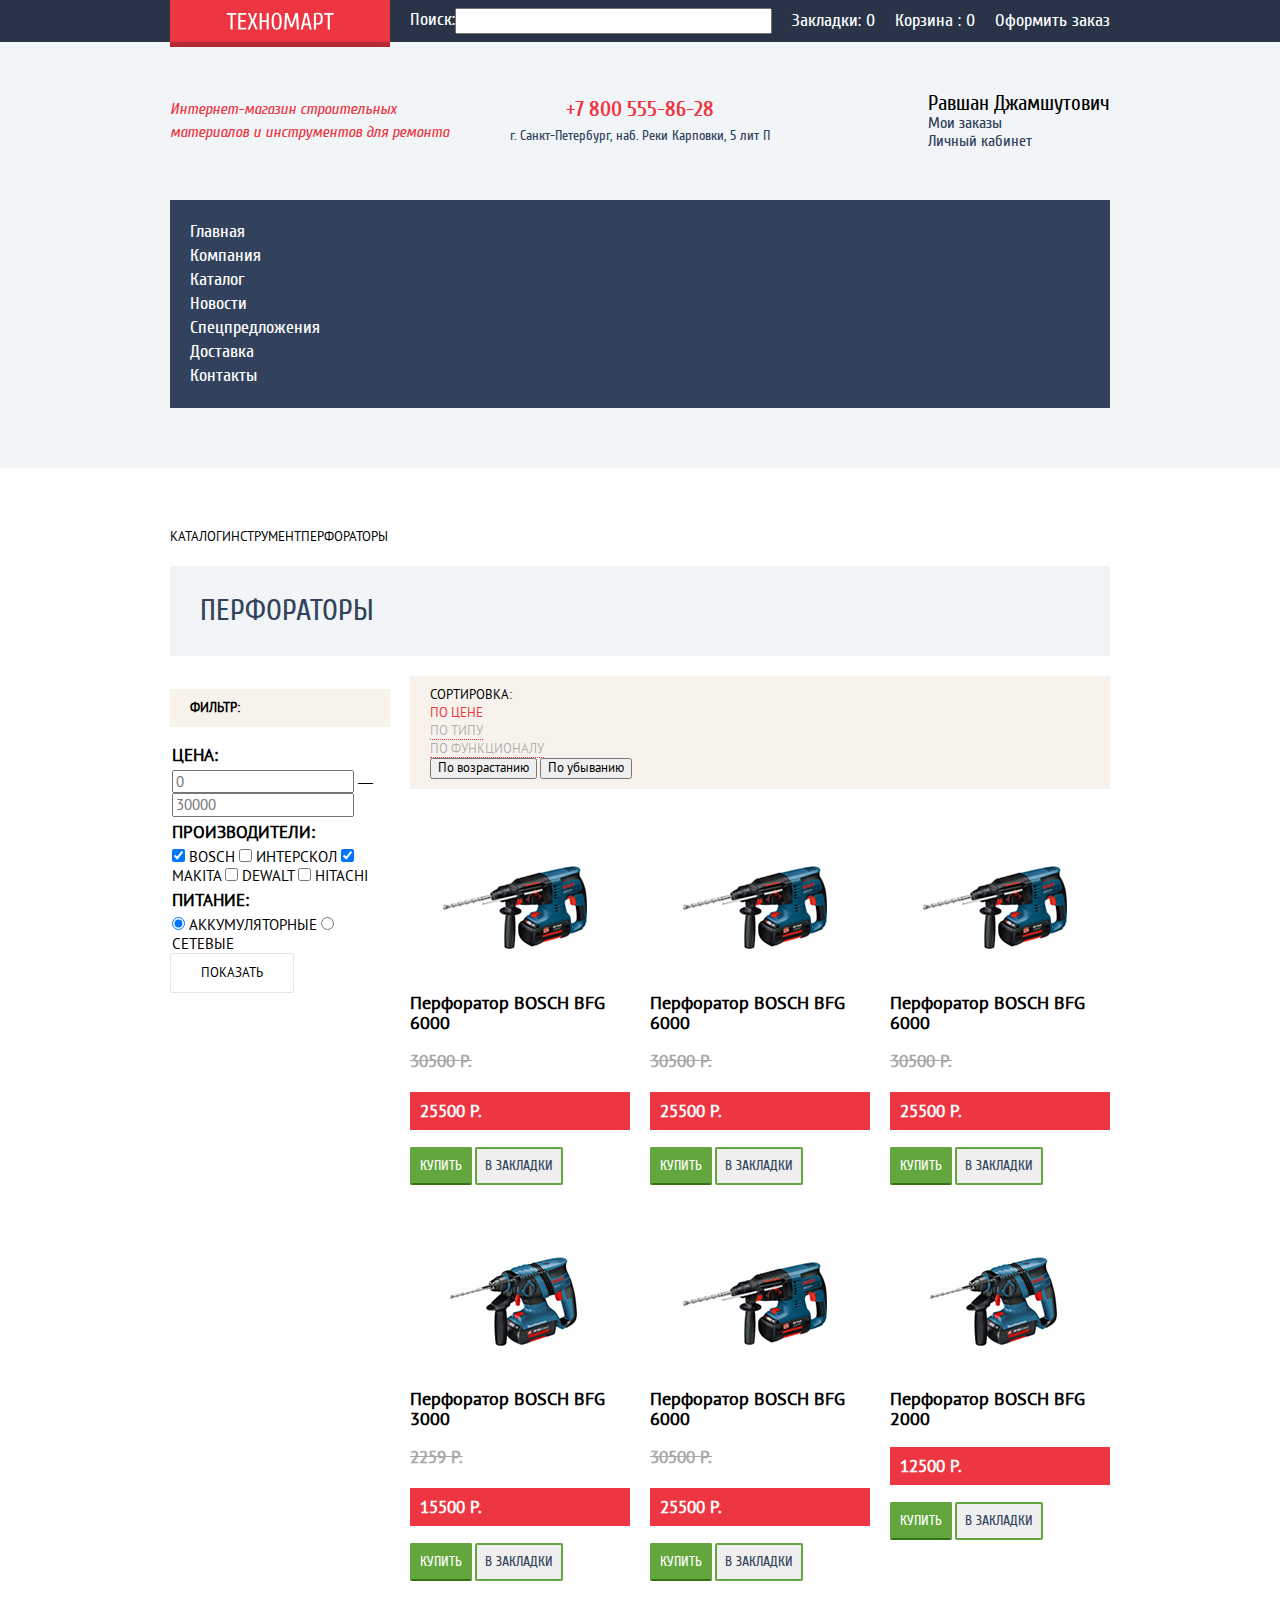
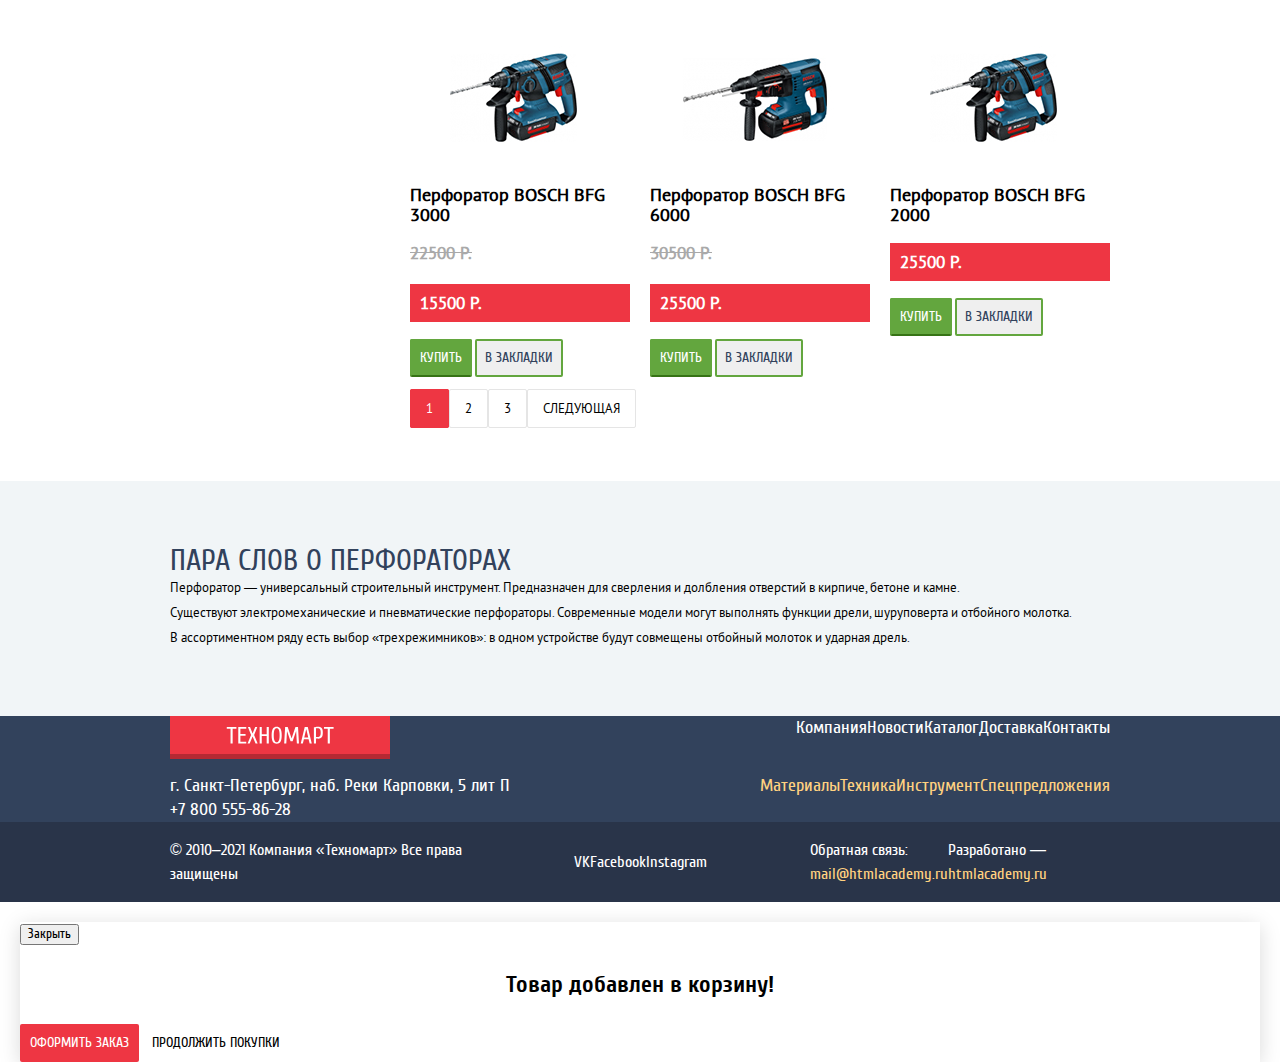
==== commit e1c40deb: "Added main grids" ====
--- a/catalog.html
+++ b/catalog.html
@@ -13,28 +13,34 @@
 <body class="page-body">
 
 <header class="main-header">
-  <div class="main-header-first-row">
-    <div class="container container-flex">
-      <a class="main-logo main-header-logo" href="index.html">
+  <div class="main-header-wrapper">
+    <div class="container main-header-statusline">
+      <a class="main-logo main-header-logo">
         <img src="img/logo-technomart.svg" width="108" height="18" alt="Лого компании Техномарт">
       </a>
-      <label for="search">Поиск:</label>
-      <input id="search" type="text">
-      <a href="">Закладки</a>
-      : <span>0</span>
-      <a href="">Корзина</a>
-      : <span>0</span>
-      <button type="button">Оформить заказ</button>
-    </div>
-  </div>
-  <div class="main-header-second-row container">
+      <div class="main-header-search">
+        <label for="search">Поиск:</label>
+        <input id="search" type="text"></div>
+      <a class="main-header-info main-header-info-bookmarks" href="">Закладки: <span>0</span></a>
+
+      <a class="main-header-info main-header-info-basket" href="">Корзина : <span>0</span></a>
+
+      <a class="main-header-info main-header-info-checkout" href="#">Оформить заказ</a>
+    </div>
+  </div>
+  <div class="main-header-row container">
     <p class="main-header-tagline">Интернет-магазин строительных материалов и инструментов для ремонта</p>
-    <a class="main-header-phone" href="tel:78005558628">+7 800 555-86-28</a>
-    <address class="main-header-address">г. Санкт-Петербург, наб. Реки Карповки, 5 лит П</address>
-    <div class="user-menu">
+    <div class="main-header-contacts">
+      <a class="main-header-phone" href="tel:78005558628">+7 800 555-86-28</a>
+      <address class="main-header-address">г. Санкт-Петербург, наб. Реки Карповки, 5 лит П</address>
+    </div>
+    <div class="main-header-user-menu">
       <ul class="user-auth">
-        <li class="user-auth-item">
-          <a href="">Равшан Джамшутович</a>
+        <li>
+          <a class="user-auth-item" href="#">Равшан Джамшутович</a>
+        </li>
+        <li>
+          <a class="user-auth-item hidden" href="#">Регистрация</a>
         </li>
       </ul>
       <ul class="user-actions">
@@ -46,38 +52,38 @@
         </li>
       </ul>
     </div>
-  </div>
-
-  <nav class="main-navigation container">
-    <ul class="site-navigation">
-      <li class="site-navigation-item">
-        <a href="index.html">Главная</a>
-      </li>
-      <li class="site-navigation-item">
-        <a href="blank.html">Компания</a>
-      </li>
-      <li class="site-navigation-item">
-        <a href="catalog.html">Каталог</a>
-      </li>
-      <li class="site-navigation-item">
-        <a href="blank.html">Новости</a>
-      </li>
-      <li class="site-navigation-item">
-        <a href="blank.html">Спецпредложения</a>
-      </li>
-      <li class="site-navigation-item">
-        <a href="blank.html">Доставка</a>
-      </li>
-      <li class="site-navigation-item">
-        <a href="blank.html">Контакты</a>
-      </li>
-    </ul>
-  </nav>
+
+    <nav class="main-header-navigation">
+      <ul class="site-navigation">
+        <li class="site-navigation-item">
+          <a>Главная</a>
+        </li>
+        <li class="site-navigation-item">
+          <a href="blank.html">Компания</a>
+        </li>
+        <li class="site-navigation-item">
+          <a href="catalog.html">Каталог</a>
+        </li>
+        <li class="site-navigation-item">
+          <a href="blank.html">Новости</a>
+        </li>
+        <li class="site-navigation-item">
+          <a href="blank.html">Спецпредложения</a>
+        </li>
+        <li class="site-navigation-item">
+          <a href="blank.html">Доставка</a>
+        </li>
+        <li class="site-navigation-item">
+          <a href="blank.html">Контакты</a>
+        </li>
+      </ul>
+    </nav>
+  </div>
+
 </header>
 
 <main>
-
-  <div class="container">
+  <div class="catalog-content container">
     <ul class="breadcrumbs">
       <li class="bread-crumbs-item">
         <a href="catalog.html">Каталог</a>
@@ -258,62 +264,59 @@
       </li>
     </ul>
   </div>
-  <section class="description">
+  <aside class="description">
     <div class="container">
       <h2 class="section-title section-title-description">Пара слов о перфораторах</h2>
       <p>Перфоратор — универсальный строительный инструмент. Предназначен для сверления и долбления отверстий в кирпиче, бетоне и камне.</p>
       <p>Существуют электромеханические и пневматические перфораторы. Современные модели могут выполнять функции дрели, шуруповерта и отбойного молотка.</p>
       <p>В ассортиментном ряду есть выбор «трехрежимников»: в одном устройстве будут совмещены отбойный молоток и ударная дрель.</p>
     </div>
-  </section>
+  </aside>
 </main>
 
 <footer class="main-footer">
-  <div class="container">
-    <div class="footer-row">
-      <a class="main-logo main-footer-logo" href="index.html">
-        <img src="img/logo-technomart.svg" width="108" height="18" alt="Лого компании Техномарт">
-      </a>
-      <ul class="main-footer-nav">
-        <li>
-          <a href="#">Компания</a>
-        </li>
-        <li>
-          <a href="#">Новости</a>
-        </li>
-        <li>
-          <a href="#">Каталог</a>
-        </li>
-        <li>
-          <a href="#">Доставка</a>
-        </li>
-        <li>
-          <a href="#">Контакты</a>
-        </li>
-      </ul>
-    </div>
-    <div class="footer-row">
-      <address>г. Санкт-Петербург, наб. Реки Карповки, 5 лит П <br>
-        <a class="main-footer-phone" href="tel:+78005558628">+7 800 555-86-28</a>
-      </address>
-      <ul class="main-footer-catalog-nav">
-        <li>
-          <a href="#">Материалы</a>
-        </li>
-        <li>
-          <a href="#"> Техника</a>
-        </li>
-        <li>
-          <a href="#"> Инструмент</a>
-        </li>
-        <li>
-          <a href="#"> Спецпредложения</a>
-        </li>
-      </ul>
-    </div>
+  <div class="main-footer-row container">
+    <a class="main-logo main-footer-logo">
+      <img src="img/logo-technomart.svg" width="108" height="18" alt="Лого компании Техномарт">
+    </a>
+    <ul class="main-footer-nav">
+      <li>
+        <a href="#">Компания</a>
+      </li>
+      <li>
+        <a href="#">Новости</a>
+      </li>
+      <li>
+        <a href="#">Каталог</a>
+      </li>
+      <li>
+        <a href="#">Доставка</a>
+      </li>
+      <li>
+        <a href="#">Контакты</a>
+      </li>
+    </ul>
+    <address>г. Санкт-Петербург, наб. Реки Карповки, 5 лит П <br>
+      <a class="main-footer-phone" href="tel:+78005558628">+7 800 555-86-28</a>
+    </address>
+    <ul class="main-footer-catalog-nav">
+      <li>
+        <a href="#">Материалы</a>
+      </li>
+      <li>
+        <a href="#"> Техника</a>
+      </li>
+      <li>
+        <a href="#"> Инструмент</a>
+      </li>
+      <li>
+        <a href="#"> Спецпредложения</a>
+      </li>
+    </ul>
   </div>
   <div class="footer-footer">
-    <div class="container container-flex"><p>© 2010–2021 Компания «Техномарт» Все права защищены</p>
+    <div class="main-footer-row container">
+      <p class="main-footer-copyright">© 2010–2021 Компания «Техномарт» Все права защищены</p>
       <ul class="social">
         <li class="social-item">
           <a class="social-link" href="#">VK</a>
@@ -325,12 +328,14 @@
           <a class="social-link" href="#">Instagram</a>
         </li>
       </ul>
-      <p>Обратная связь: <br>
-        <a class="main-footer-link" href="mailto:mail@htmlacademy.ru">mail@htmlacademy.ru</a>
-      </p>
-      <p>Разработано — <br>
-        <a class="main-footer-link" href="https://htmlacademy.ru">htmlacademy.ru</a>
-      </p>
+      <div class="main-footer-info">
+        <p>Обратная связь: <br>
+          <a class="main-footer-link" href="mailto:mail@htmlacademy.ru">mail@htmlacademy.ru</a>
+        </p>
+        <p>Разработано — <br>
+          <a class="main-footer-link" href="https://htmlacademy.ru">htmlacademy.ru</a>
+        </p>
+      </div>
     </div>
   </div>
 </footer>
--- a/css/style.css
+++ b/css/style.css
@@ -41,11 +41,12 @@
 /* Variables */
 
 :root {
-  --error: #ba2732;
   --basic-grey: #3d546f;
   --basic-background: #f1f5f7;
   --special-yellowlight: #ffd180;
   --success: #5fbb2d;
+
+  --error: #ba2732;
   --warinig: #ffbf47;
 
   --black: #000000;
@@ -76,19 +77,6 @@
 
 /* Global */
 
-body {
-  min-width: 1200px;
-  margin: 0;
-  font-family: 'PT Sans', Arial, sans-serif;
-  font-size: 13px;
-  font-style: normal;
-  font-weight: 400;
-  line-height: 24px;
-  color: var(--black);
-  background-color: var(--white);
-
-}
-
 a {
   color: inherit;
   text-decoration: none;
@@ -112,6 +100,25 @@
   clip-path: inset(100%);
 }
 
+.page {
+  height: 100%;
+}
+
+.page-body {
+  display: grid;
+  height: 100%;
+  min-width: 1200px;
+  margin: 0;
+  font-family: 'PT Sans', Arial, sans-serif;
+  font-size: 13px;
+  font-style: normal;
+  font-weight: 400;
+  line-height: 24px;
+  color: var(--black);
+  background-color: var(--white);
+  grid-template-rows: min-content 1fr min-content;
+}
+
 .hidden {
   display: none;
 }
@@ -127,8 +134,12 @@
 
 .main-logo {
   position: relative;
+  display: grid;
+  height: 100%;
   padding: 10px 30px;
   background: var(--basic-red);
+  box-sizing: border-box;
+  place-content: center;
 }
 
 .main-logo::after {
@@ -197,28 +208,72 @@
 
 
 .main-header {
-}
-
-.main-header-first-row {
-  display: flex;
+  padding-bottom: 60px;
+  margin-bottom: 60px;
   font-family: 'Cuprum', Arial, sans-serif;
   font-size: 18px;
-
-  font-style: normal;
+  font-style: normal;
+
   font-weight: 400;
   line-height: 24px;
+  background-color: var(--basic-background);
+}
+
+.main-header-wrapper {
   color: var(--white);
   background-color: var(--dark-dark-blue);
 }
 
+.main-header-row {
+  display: grid;
+  grid-template-columns: repeat(12, 1fr);
+  grid-template-rows: minmax(158px, auto) auto;
+  align-items: center;
+  column-gap: 20px;
+}
+
+.main-header-statusline {
+  display: grid;
+  align-items: center;
+  grid-template-columns: min-content 1fr max-content max-content max-content;
+  grid-template-rows: minmax(42px, auto);
+  column-gap: 20px;
+}
+
+.main-header-logo {
+  width: 220px;
+}
+
+.main-header-search {
+  display: flex;
+}
+
+.main-header-search input {
+  flex-grow: 1;
+}
+
+
 .main-header-tagline {
   font-family: 'Cuprum', Arial, sans-serif;
   font-size: 16px;
   font-style: italic;
   font-weight: 400;
   line-height: 23px;
-
   color: var(--basic-red);
+
+  grid-column: 1 / 5;
+}
+
+.main-header-contacts {
+  text-align: center;
+  grid-column: 5 / 9;
+  justify-self: center;
+
+}
+
+.main-header-user-menu {
+  grid-column: 9 / -1;
+  justify-self: end;
 }
 
 .main-header-phone {
@@ -262,8 +317,13 @@
   list-style: none;
 }
 
+.main-header-navigation {
+  grid-column: 1 / -1;
+}
+
 .site-navigation {
-  padding: 0;
+
+  padding: 20px 20px;
   margin: 0;
   font-family: 'Cuprum', Arial, sans-serif;
   font-size: 18px;
@@ -271,10 +331,8 @@
   font-weight: 400;
   line-height: 24px;
   color: var(--white);
-
   list-style: none;
   background-color: var(--dark-blue);
-
 }
 
 .site-navigation a {
@@ -291,13 +349,20 @@
 }
 
 .section-header {
+  display: grid;
   padding: 30px;
+  margin-bottom: 20px;
   background-color: var(--special-beige);
-}
+  gap: 20px;
+  grid-template-columns: 1fr max-content;
+  align-items: center;
+}
+
 
 .section-title {
   margin: 0;
   font-family: 'Cuprum', Arial, sans-serif;
+
   font-size: 30px;
   font-weight: 400;
   line-height: 30px;
@@ -306,12 +371,19 @@
 }
 
 .main-catalog {
+  position: relative;
+  margin-bottom: 60px;
 }
 
 .main-catalog-list {
-  padding: 0;
-  margin: 0;
-  list-style: none;
+
+  display: grid;
+  padding: 0;
+  margin: 0;
+  list-style: none;
+  grid-gap: 20px;
+  grid-template-columns: repeat(3, 1fr);
+  grid-template-rows: repeat(3, 1fr);
 }
 
 .main-catalog-item {
@@ -323,6 +395,12 @@
   color: var(--white);
 }
 
+.catalog-button {
+  position: absolute;
+  bottom: 30px;
+  left: 30px;
+}
+
 .main-catalog-item-materials {
   background-color: var(--yellow);
 }
@@ -363,6 +441,13 @@
 }
 
 .slider {
+  position: relative;
+  grid-column: span 2;
+  grid-row: span 2;
+}
+
+
+.slider-list {
   padding: 0;
   margin: 0;
   list-style: none;
@@ -371,7 +456,12 @@
 .slider-item {
   position: relative;
   outline: 1px dashed lime;
-
+}
+
+.slider button {
+  position: absolute;
+  top: 0;
+  bottom: 0;
 }
 
 
@@ -400,11 +490,17 @@
   color: var(--white);
 }
 
+.popular-products {
+  margin-bottom: 100px;
+}
 
 .popular-products-list {
-  padding: 0;
-  margin: 0;
-  list-style: none;
+  display: grid;
+  padding: 0;
+  margin: 0;
+  list-style: none;
+  grid-template-columns: repeat(4, 1fr);
+  gap: 20px;
 }
 
 
@@ -495,11 +591,17 @@
   opacity: 0.5;
 }
 
+.popular-manufactures {
+  margin-bottom: 90px;
+}
 
 .popular-manufactures-list {
-  padding: 0;
-  margin: 0;
-  list-style: none;
+  display: grid;
+  padding: 0;
+  margin: 0;
+  list-style: none;
+  grid-template-columns: repeat(4, 1fr);
+  gap: 20px;
 }
 
 .popular-manufactures-item {
@@ -517,9 +619,27 @@
 }
 
 .services {
+  padding-top: 44px;
+  padding-bottom: 120px;
+  margin-bottom: 50px;
   background-color: var(--basic-background);
 }
 
+.services-wrapper {
+  display: grid;
+  column-gap: 80px;
+  grid-template-columns: 240px 1fr;
+}
+
+.services-wrapper .section-title {
+  grid-column: 1 / -1;
+}
+
+.services-wrapper p {
+  margin-bottom: 70px;
+  grid-column: 1 / -1;
+}
+
 .services-list {
   padding: 0;
   margin: 0;
@@ -533,12 +653,14 @@
 }
 
 .services-list-tab button {
-  padding: 12px;
+  width: 100%;
+  padding: 12px 22px;
   font-family: 'Cuprum', Arial, sans-serif;
   font-size: 21px;
   font-weight: 700;
   line-height: 30px;
   color: #ffffff;
+  text-align: left;
   background-color: var(--dark-blue);
   border: none;
   border-top: 1px solid #405069;
@@ -571,6 +693,13 @@
   text-transform: uppercase;
 }
 
+.about-contacts-wrapper {
+  display: grid;
+  margin-bottom: 70px;
+  grid-template-columns: 1fr 300px;
+  column-gap: 180px;
+}
+
 .about {
 }
 
@@ -590,6 +719,16 @@
   background-color: var(--dark-blue);
 }
 
+.main-footer-row {
+  display: grid;
+  grid-template-columns: repeat(12, 1fr);
+  gap: 20px;
+}
+
+.main-footer-logo {
+  grid-column: 1 / 4;
+}
+
 .main-footer-nav {
   display: flex;
   padding: 0;
@@ -598,12 +737,18 @@
   font-weight: 400;
   line-height: 24px;
   list-style: none;
-}
-
-.footer-row {
-  display: flex;
-  color: var(--basic-background);
-}
+  grid-column: 4 / -1;
+  justify-self: end;
+}
+
+.main-footer address {
+  grid-column: 1 / 6;
+}
+
+/*.footer-row {*/
+/*  display: flex;*/
+/*  color: var(--basic-background);*/
+/*}*/
 
 .main-footer-catalog-nav {
   display: flex;
@@ -614,6 +759,8 @@
   line-height: 24px;
   color: var(--special-yellowlight);
   list-style: none;
+  grid-column: 7 / -1;
+  justify-self: end;
 }
 
 .main-footer address {
@@ -629,6 +776,15 @@
   background-color: var(--dark-dark-blue);
 }
 
+.main-footer-copyright {
+  grid-column: 1 / 5;
+}
+
+.main-footer-info {
+  display: flex;
+  grid-column: 9 / -1;
+}
+
 .main-footer-link {
   font-style: normal;
   font-weight: 400;
@@ -641,6 +797,9 @@
   padding: 0;
   margin: 0;
   list-style: none;
+  grid-column: 5 / 9;
+  justify-self: center;
+  align-self: center;
 }
 
 .modal {
@@ -676,6 +835,14 @@
   color: var(--basic-greylight2);
 }
 
+.catalog-content {
+  display: grid;
+  margin-bottom: 60px;
+  grid-template-columns: 220px 1fr;
+  grid-template-rows: auto auto 1fr auto;
+  gap: 20px;
+}
+
 .breadcrumbs {
   display: flex;
   padding: 0;
@@ -688,14 +855,17 @@
   color: var(--black);
   text-transform: uppercase;
   list-style: none;
+  grid-column: 1 / -1;
 }
 
 .catalog-header {
   padding: 30px;
   background-color: var(--basic-background);
+  grid-column: 1 / -1;
 }
 
 .catalog-title {
+  margin: 0;
   font-family: 'Cuprum', Arial, sans-serif;
   font-size: 30px;
   font-style: normal;
@@ -707,12 +877,14 @@
 
 .filter {
   font-family: 'PT Sans', Arial, sans-serif;
+
   font-size: 15px;
   font-style: normal;
   font-weight: 400;
   line-height: 19px;
   color: var(--black);
   text-transform: uppercase;
+  grid-row: 3 / -1;
 }
 
 .filter h3 {
@@ -764,6 +936,7 @@
   line-height: 18px;
   text-transform: uppercase;
   background: var(--special-beige2);
+  grid-column: 2 / -1;
 }
 
 .sort h3 {
@@ -798,10 +971,17 @@
   border-bottom: none;
 }
 
+.catalog {
+  grid-column: 2 / -1;
+}
+
 .catalog-list {
-  padding: 0;
-  margin: 0;
-  list-style: none;
+  display: grid;
+  padding: 0;
+  margin: 0;
+  list-style: none;
+  gap: 20px;
+  grid-template-columns: repeat(3, 1fr);
 }
 
 
@@ -810,6 +990,7 @@
   padding: 0;
   margin: 0;
   list-style: none;
+  grid-column: 2 / -1;
 }
 
 .pagination-link {
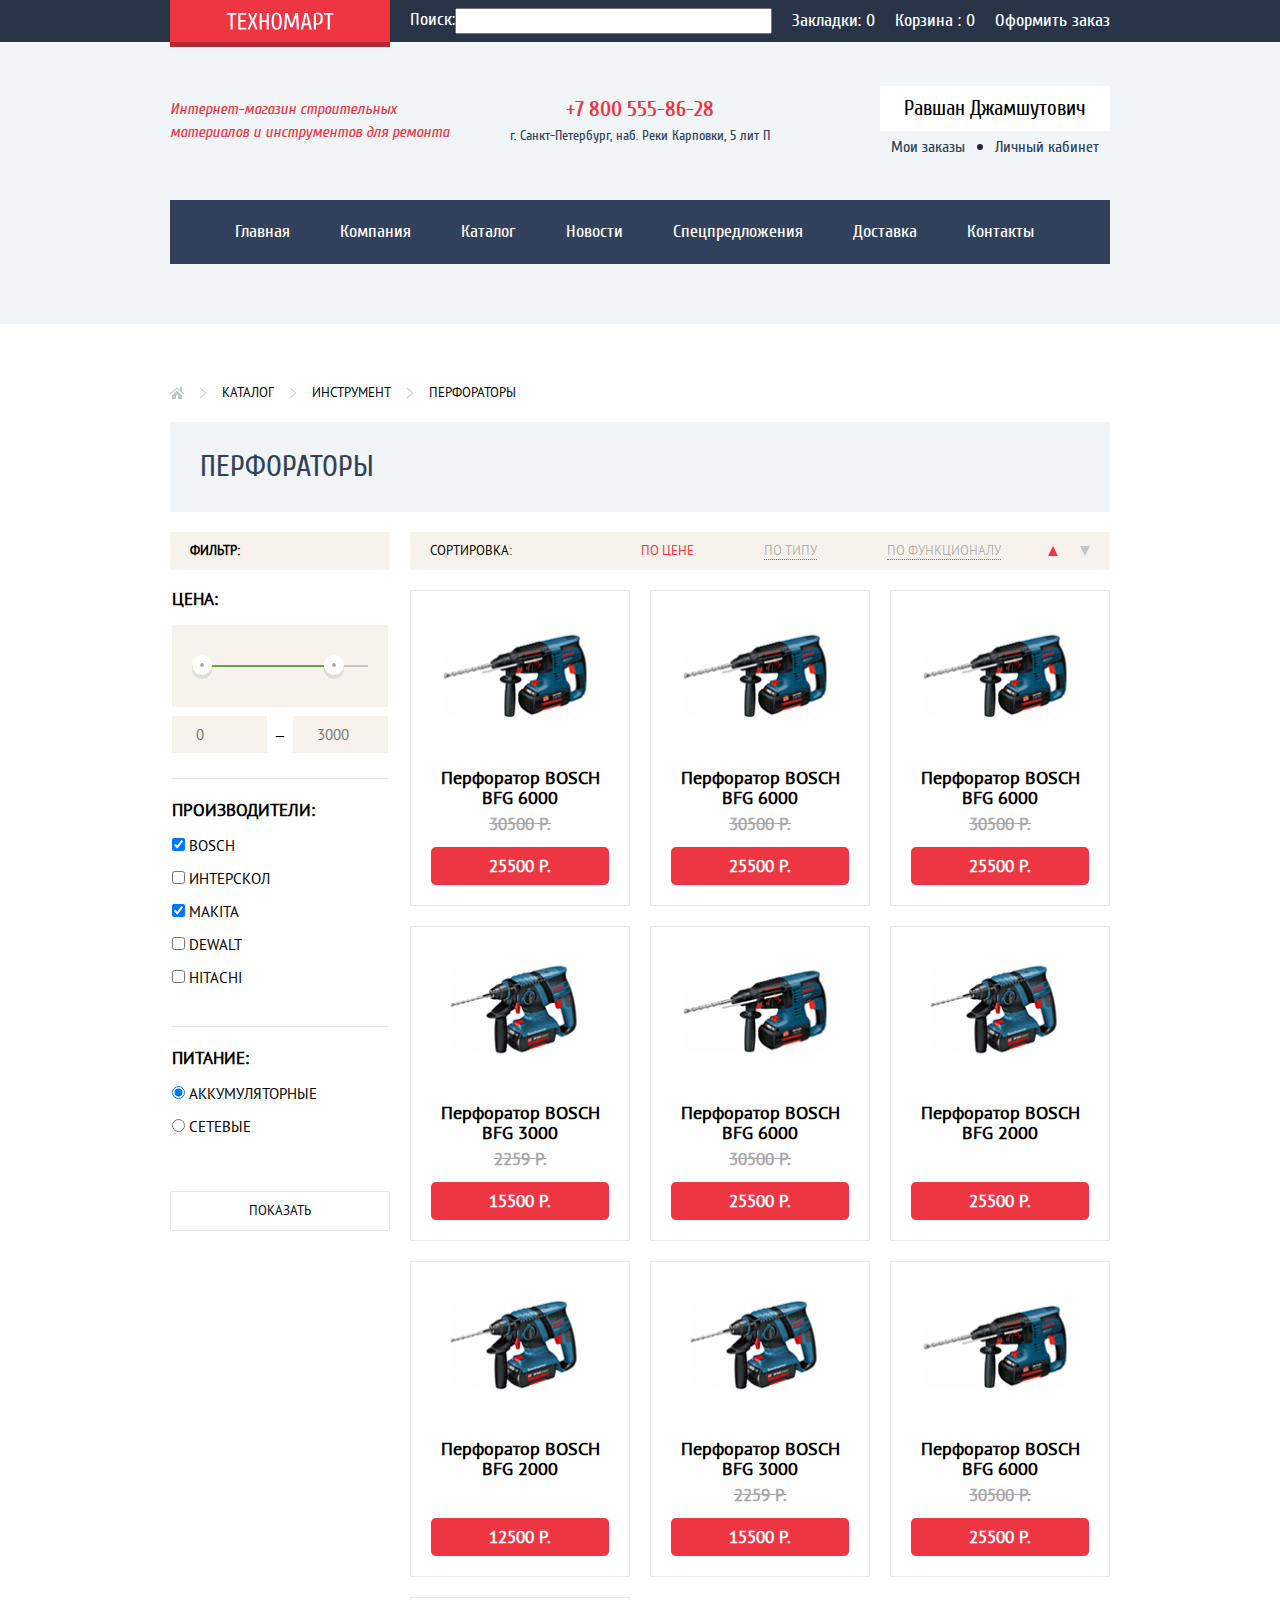
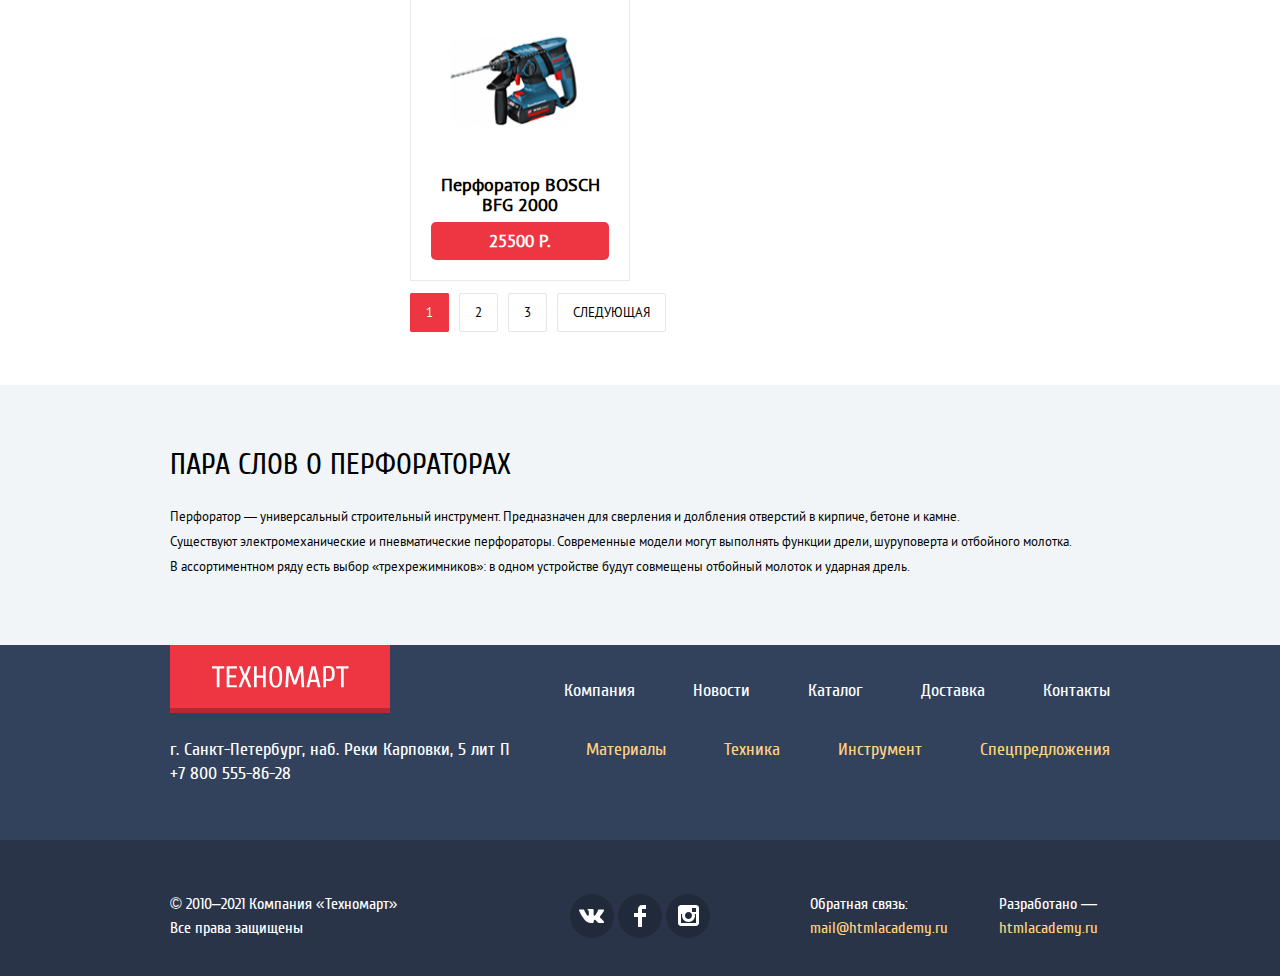
==== commit 8bf69752: "Added flex grids" ====
--- a/catalog.html
+++ b/catalog.html
@@ -15,7 +15,7 @@
 <header class="main-header">
   <div class="main-header-wrapper">
     <div class="container main-header-statusline">
-      <a class="main-logo main-header-logo">
+      <a href="index.html" class="main-logo main-header-logo">
         <img src="img/logo-technomart.svg" width="108" height="18" alt="Лого компании Техномарт">
       </a>
       <div class="main-header-search">
@@ -36,11 +36,11 @@
     </div>
     <div class="main-header-user-menu">
       <ul class="user-auth">
-        <li>
-          <a class="user-auth-item" href="#">Равшан Джамшутович</a>
-        </li>
-        <li>
-          <a class="user-auth-item hidden" href="#">Регистрация</a>
+        <li class="user-auth-item">
+          <a class="user-auth-link" href="#">Равшан Джамшутович</a>
+        </li>
+        <li class="user-auth-item hidden">
+          <a class="user-auth-link" href="#">Регистрация</a>
         </li>
       </ul>
       <ul class="user-actions">
@@ -56,13 +56,13 @@
     <nav class="main-header-navigation">
       <ul class="site-navigation">
         <li class="site-navigation-item">
-          <a>Главная</a>
+          <a href="index.html">Главная</a>
         </li>
         <li class="site-navigation-item">
           <a href="blank.html">Компания</a>
         </li>
         <li class="site-navigation-item">
-          <a href="catalog.html">Каталог</a>
+          <a>Каталог</a>
         </li>
         <li class="site-navigation-item">
           <a href="blank.html">Новости</a>
@@ -79,20 +79,23 @@
       </ul>
     </nav>
   </div>
-
 </header>
 
 <main>
   <div class="catalog-content container">
     <ul class="breadcrumbs">
-      <li class="bread-crumbs-item">
-        <a href="catalog.html">Каталог</a>
-      </li>
-      <li class="bread-crumbs-item">
-        <a href="#">Инструмент</a>
-      </li>
-      <li class="bread-crumbs-item">
-        <a>Перфораторы</a>
+      <li class="breadcrumbs-item">
+        <a class="breadcrumbs-link breadcrumbs-link-home" href="index.html"><span
+          class="visually-hidden">Главная</span></a>
+      </li>
+      <li class="breadcrumbs-item">
+        <a class="breadcrumbs-link" href="catalog.html">Каталог</a>
+      </li>
+      <li class="breadcrumbs-item">
+        <a class="breadcrumbs-link" href="#">Инструмент</a>
+      </li>
+      <li class="breadcrumbs-item">
+        <a class="breadcrumbs-link">Перфораторы</a>
       </li>
     </ul>
 
@@ -105,31 +108,52 @@
       <form class="filter-form form" action="https://echo.htmlacademy.ru/">
         <fieldset class="form-fieldset">
           <legend class="form-legend">Цена:</legend>
-          <label class="visually-hidden" for="price-from">От</label>
-          <input id="price-from" type="number" name="price-form" placeholder="0">
-          <span> —</span>
-          <label class="visually-hidden" for="price-to">До</label>
-          <input id="price-to" type="number" name="price-to" placeholder="30000">
+          <div class="price-slider">
+            <div class="line">
+              <span class="handle handle-min"></span>
+              <span class="handle handle-max"></span>
+            </div>
+          </div>
+          <div class="price-slider-inputs">
+            <label class="visually-hidden" for="price-from">От</label>
+            <input id="price-from" type="number" name="price-form" placeholder="0">
+            <label class="visually-hidden" for="price-to">До</label>
+            <input id="price-to" type="number" name="price-to" placeholder="30000">
+          </div>
         </fieldset>
         <fieldset class="form-fieldset">
           <legend class="form-legend">Производители:</legend>
-          <input id="manufacturer-bosch" type="checkbox" name="manufacturer" value="bosch" checked>
-          <label for="manufacturer-bosch">Bosch</label>
-          <input id="manufacturer-interscol" type="checkbox" name="manufacturer" value="interscol">
-          <label for="manufacturer-interscol">Интерскол</label>
-          <input id="manufacturer-makita" type="checkbox" name="manufacturer" value="makita" checked>
-          <label for="manufacturer-makita">Makita</label>
-          <input id="manufacturer-dewalt" type="checkbox" name="manufacturer" value="dewalt">
-          <label for="manufacturer-dewalt">Dewalt</label>
-          <input id="manufacturer-hitachi" type="checkbox" name="manufacturer" value="hitachi">
-          <label for="manufacturer-hitachi">Hitachi</label>
+          <div class="form-input-group">
+            <input id="manufacturer-bosch" type="checkbox" name="manufacturer" value="bosch" checked>
+            <label for="manufacturer-bosch">Bosch</label>
+          </div>
+          <div class="form-input-group">
+            <input id="manufacturer-interscol" type="checkbox" name="manufacturer" value="interscol">
+            <label for="manufacturer-interscol">Интерскол</label>
+          </div>
+          <div class="form-input-group">
+            <input id="manufacturer-makita" type="checkbox" name="manufacturer" value="makita" checked>
+            <label for="manufacturer-makita">Makita</label>
+          </div>
+          <div class="form-input-group">
+            <input id="manufacturer-dewalt" type="checkbox" name="manufacturer" value="dewalt">
+            <label for="manufacturer-dewalt">Dewalt</label>
+          </div>
+          <div class="form-input-group">
+            <input id="manufacturer-hitachi" type="checkbox" name="manufacturer" value="hitachi">
+            <label for="manufacturer-hitachi">Hitachi</label>
+          </div>
         </fieldset>
         <fieldset class="form-fieldset">
           <legend class="form-legend">Питание:</legend>
-          <input id="power-battery" type="radio" name="power" value="battery" checked>
-          <label for="power-battery">Аккумуляторные</label>
-          <input id="power-mains" type="radio" name="power" value="mains">
-          <label for="power-mains">Сетевые</label>
+          <div class="form-input-group">
+            <input id="power-battery" type="radio" name="power" value="battery" checked>
+            <label for="power-battery">Аккумуляторные</label>
+          </div>
+          <div class="form-input-group">
+            <input id="power-mains" type="radio" name="power" value="mains">
+            <label for="power-mains">Сетевые</label>
+          </div>
         </fieldset>
         <button type="submit">Показать</button>
       </form>
@@ -148,107 +172,172 @@
           <a class="sort-link" href="#">По функционалу</a>
         </li>
       </ul>
-      <button type="button">По возрастанию</button>
-      <button type="button">По убыванию</button>
+      <ul class="sort-order">
+        <li class="sort-order-item">
+          <a href="#" class="sort-order-link sort-order-link-active"><span class="visually-hidden">По возрастанию</span>
+          </a>
+        </li>
+        <li class="sort-order-item">
+          <a href="#" class="sort-order-link sort-order-link-desc"><span class="visually-hidden">По убыванию</span></a>
+        </li>
+      </ul>
     </section>
 
     <section class="catalog">
       <h2 class="visually-hidden">Найденные товары</h2>
       <ul class="catalog-list">
-        <li class="catalog-item product-card">
-          <p>
+
+        <li class="catalog-item product-card">
+          <div class="product-card-image">
             <img src="img/drills/BOSCH-BFG-6000.jpg" width="220" height="145" alt="Перфоратор BOSCH BFG 6000">
-          </p>
-          <h3>Перфоратор BOSCH BFG 6000</h3>
-          <p><del>30500 Р.</del></p>
-          <p class="product-card-price">25500 Р.</p>
-          <button class="product-card-button-buy" type="button">Купить</button>
-          <button class="product-card-button-favorite" type="button">В закладки</button>
-        </li>
-
-        <li class="catalog-item product-card">
-          <p>
+          </div>
+          <div class="product-card-info">
+            <h3>Перфоратор BOSCH BFG 6000</h3>
+            <del>30500 Р.</del>
+            <p class="product-card-price">25500 Р.</p>
+          </div>
+          <div class="product-card-buttons">
+            <button class="product-card-button-buy" type="button">Купить</button>
+            <button class="product-card-button-favorite" type="button">В закладки</button>
+          </div>
+        </li>
+
+        <li class="catalog-item product-card">
+          <div class="product-card-image">
             <img src="img/drills/BOSCH-BFG-6000.jpg" width="220" height="145" alt="Перфоратор BOSCH BFG 6000">
-          </p>
-          <h3>Перфоратор BOSCH BFG 6000</h3>
-          <p><del>30500 Р.</del></p>
-          <p class="product-card-price">25500 Р.</p>
-          <button class="product-card-button-buy" type="button">Купить</button>
-          <button class="product-card-button-favorite" type="button">В закладки</button>
-        </li>
-        <li class="catalog-item product-card">
-          <p>
+          </div>
+          <div class="product-card-info">
+            <h3>Перфоратор BOSCH BFG 6000</h3>
+            <del>30500 Р.</del>
+            <p class="product-card-price">25500 Р.</p>
+          </div>
+          <div class="product-card-buttons">
+            <button class="product-card-button-buy" type="button">Купить</button>
+            <button class="product-card-button-favorite" type="button">В закладки</button>
+          </div>
+        </li>
+
+        <li class="catalog-item product-card">
+          <div class="product-card-image">
             <img src="img/drills/BOSCH-BFG-6000.jpg" width="220" height="145" alt="Перфоратор BOSCH BFG 6000">
-          </p>
-          <h3>Перфоратор BOSCH BFG 6000</h3>
-          <p><del>30500 Р.</del></p>
-          <p class="product-card-price">25500 Р.</p>
-          <button class="product-card-button-buy" type="button">Купить</button>
-          <button class="product-card-button-favorite" type="button">В закладки</button>
-        </li>
-        <li class="catalog-item product-card">
-          <p>
+          </div>
+          <div class="product-card-info">
+            <h3>Перфоратор BOSCH BFG 6000</h3>
+            <del>30500 Р.</del>
+            <p class="product-card-price">25500 Р.</p>
+          </div>
+          <div class="product-card-buttons">
+            <button class="product-card-button-buy" type="button">Купить</button>
+            <button class="product-card-button-favorite" type="button">В закладки</button>
+          </div>
+        </li>
+
+        <li class="catalog-item product-card">
+          <div class="product-card-image">
             <img src="img/drills/BOSCH-BFG-3000.jpg" width="220" height="145" alt="Перфоратор BOSCH BFG 3000">
-          </p>
-          <h3>Перфоратор BOSCH BFG 3000</h3>
-          <p><del>2259 Р.</del></p>
-          <p class="product-card-price">15500 Р.</p>
-          <button class="product-card-button-buy" type="button">Купить</button>
-          <button class="product-card-button-favorite" type="button">В закладки</button>
-        </li>
-        <li class="catalog-item product-card">
-          <p>
+          </div>
+          <div class="product-card-info">
+            <h3>Перфоратор BOSCH BFG 3000</h3>
+            <del>2259 Р.</del>
+            <p class="product-card-price">15500 Р.</p>
+          </div>
+          <div class="product-card-buttons">
+            <button class="product-card-button-buy" type="button">Купить</button>
+            <button class="product-card-button-favorite" type="button">В закладки</button>
+          </div>
+        </li>
+
+        <li class="catalog-item product-card">
+          <div class="product-card-image">
             <img src="img/drills/BOSCH-BFG-6000.jpg" width="220" height="145" alt="Перфоратор BOSCH BFG 6000">
-          </p>
-          <h3>Перфоратор BOSCH BFG 6000</h3>
-          <p><del>30500 Р.</del></p>
-          <p class="product-card-price">25500 Р.</p>
-          <button class="product-card-button-buy" type="button">Купить</button>
-          <button class="product-card-button-favorite" type="button">В закладки</button>
-        </li>
-        <li class="catalog-item product-card">
-          <p>
+          </div>
+          <div class="product-card-info">
+            <h3>Перфоратор BOSCH BFG 6000</h3>
+            <del>30500 Р.</del>
+            <p class="product-card-price">25500 Р.</p>
+          </div>
+          <div class="product-card-buttons">
+            <button class="product-card-button-buy" type="button">Купить</button>
+            <button class="product-card-button-favorite" type="button">В закладки</button>
+          </div>
+        </li>
+
+        <li class="catalog-item product-card">
+          <div class="product-card-image">
             <img src="img/drills/BOSCH-BFG-2000.jpg" width="220" height="145" alt="Перфоратор BOSCH BFG 2000">
-          </p>
-          <h3>Перфоратор BOSCH BFG 2000</h3>
-          <p class="product-card-price">12500 Р.</p>
-          <button class="product-card-button-buy" type="button">Купить</button>
-          <button class="product-card-button-favorite" type="button">В закладки</button>
-        </li>
-        <li class="catalog-item product-card">
-          <p>
+          </div>
+          <div class="product-card-info">
+            <h3>Перфоратор BOSCH BFG 2000</h3>
+            <p class="product-card-price">25500 Р.</p>
+          </div>
+          <div class="product-card-buttons">
+            <button class="product-card-button-buy" type="button">Купить</button>
+            <button class="product-card-button-favorite" type="button">В закладки</button>
+          </div>
+        </li>
+
+        <li class="catalog-item product-card">
+          <div class="product-card-image">
+            <img src="img/drills/BOSCH-BFG-2000.jpg" width="220" height="145" alt="Перфоратор BOSCH BFG 2000">
+          </div>
+          <div class="product-card-info">
+            <h3>Перфоратор BOSCH BFG 2000</h3>
+            <p class="product-card-price">12500 Р.</p>
+          </div>
+          <div class="product-card-buttons">
+            <button class="product-card-button-buy" type="button">Купить</button>
+            <button class="product-card-button-favorite" type="button">В закладки</button>
+          </div>
+        </li>
+
+        <li class="catalog-item product-card">
+          <div class="product-card-image">
             <img src="img/drills/BOSCH-BFG-3000.jpg" width="220" height="145" alt="Перфоратор BOSCH BFG 3000">
-          </p>
-          <h3>Перфоратор BOSCH BFG 3000</h3>
-          <p><del>22500 Р.</del></p>
-          <p class="product-card-price">15500 Р.</p>
-          <button class="product-card-button-buy" type="button">Купить</button>
-          <button class="product-card-button-favorite" type="button">В закладки</button>
-        </li>
-        <li class="catalog-item product-card">
-          <p>
+          </div>
+          <div class="product-card-info">
+            <h3>Перфоратор BOSCH BFG 3000</h3>
+            <del>2259 Р.</del>
+            <p class="product-card-price">15500 Р.</p>
+          </div>
+          <div class="product-card-buttons">
+            <button class="product-card-button-buy" type="button">Купить</button>
+            <button class="product-card-button-favorite" type="button">В закладки</button>
+          </div>
+        </li>
+
+        <li class="catalog-item product-card">
+          <div class="product-card-image">
             <img src="img/drills/BOSCH-BFG-6000.jpg" width="220" height="145" alt="Перфоратор BOSCH BFG 6000">
-          </p>
-          <h3>Перфоратор BOSCH BFG 6000</h3>
-          <p><del>30500 Р.</del></p>
-          <p class="product-card-price">25500 Р.</p>
-          <button class="product-card-button-buy" type="button">Купить</button>
-          <button class="product-card-button-favorite" type="button">В закладки</button>
-        </li>
-        <li class="catalog-item product-card">
-          <p>
+          </div>
+          <div class="product-card-info">
+            <h3>Перфоратор BOSCH BFG 6000</h3>
+            <del>30500 Р.</del>
+            <p class="product-card-price">25500 Р.</p>
+          </div>
+          <div class="product-card-buttons">
+            <button class="product-card-button-buy" type="button">Купить</button>
+            <button class="product-card-button-favorite" type="button">В закладки</button>
+          </div>
+        </li>
+
+        <li class="catalog-item product-card">
+          <div class="product-card-image">
             <img src="img/drills/BOSCH-BFG-2000.jpg" width="220" height="145" alt="Перфоратор BOSCH BFG 2000">
-          </p>
-          <h3>Перфоратор BOSCH BFG 2000</h3>
-          <p class="product-card-price">25500 Р.</p>
-          <button class="product-card-button-buy" type="button">Купить</button>
-          <button class="product-card-button-favorite" type="button">В закладки</button>
+          </div>
+          <div class="product-card-info">
+            <h3>Перфоратор BOSCH BFG 2000</h3>
+            <p class="product-card-price">25500 Р.</p>
+          </div>
+          <div class="product-card-buttons">
+            <button class="product-card-button-buy" type="button">Купить</button>
+            <button class="product-card-button-favorite" type="button">В закладки</button>
+          </div>
         </li>
       </ul>
     </section>
     <ul class="pagination-list">
-      <li class="pagination-item">
-        <a class="pagination-link hidden" href="#">Предыдущая</a>
+      <li class="pagination-item hidden">
+        <a class="pagination-link" href="#">Предыдущая</a>
       </li>
       <li class="pagination-item">
         <a class="pagination-link pagination-link-active" href="#">1</a>
@@ -281,19 +370,19 @@
     </a>
     <ul class="main-footer-nav">
       <li>
-        <a href="#">Компания</a>
-      </li>
-      <li>
-        <a href="#">Новости</a>
-      </li>
-      <li>
-        <a href="#">Каталог</a>
-      </li>
-      <li>
-        <a href="#">Доставка</a>
-      </li>
-      <li>
-        <a href="#">Контакты</a>
+        <a href="#" class="main-footer-nav-link">Компания</a>
+      </li>
+      <li>
+        <a href="#" class="main-footer-nav-link">Новости</a>
+      </li>
+      <li>
+        <a href="#" class="main-footer-nav-link">Каталог</a>
+      </li>
+      <li>
+        <a href="#" class="main-footer-nav-link">Доставка</a>
+      </li>
+      <li>
+        <a href="#" class="main-footer-nav-link">Контакты</a>
       </li>
     </ul>
     <address>г. Санкт-Петербург, наб. Реки Карповки, 5 лит П <br>
@@ -301,31 +390,31 @@
     </address>
     <ul class="main-footer-catalog-nav">
       <li>
-        <a href="#">Материалы</a>
-      </li>
-      <li>
-        <a href="#"> Техника</a>
-      </li>
-      <li>
-        <a href="#"> Инструмент</a>
-      </li>
-      <li>
-        <a href="#"> Спецпредложения</a>
+        <a href="#" class="main-footer-catalog-link">Материалы</a>
+      </li>
+      <li>
+        <a href="#" class="main-footer-catalog-link"> Техника</a>
+      </li>
+      <li>
+        <a href="#" class="main-footer-catalog-link"> Инструмент</a>
+      </li>
+      <li>
+        <a href="#" class="main-footer-catalog-link"> Спецпредложения</a>
       </li>
     </ul>
   </div>
   <div class="footer-footer">
     <div class="main-footer-row container">
-      <p class="main-footer-copyright">© 2010–2021 Компания «Техномарт» Все права защищены</p>
+      <p class="main-footer-copyright">© 2010–2021 Компания «Техномарт»<br> Все права защищены</p>
       <ul class="social">
         <li class="social-item">
-          <a class="social-link" href="#">VK</a>
+          <a class="social-link social-link-vk" href="#"><span class="visually-hidden">VK</span></a>
         </li>
         <li class="social-item">
-          <a class="social-link" href="#">Facebook</a>
+          <a class="social-link social-link-fb" href="#"><span class="visually-hidden">Facebook</span></a>
         </li>
         <li class="social-item">
-          <a class="social-link" href="#">Instagram</a>
+          <a class="social-link social-link-instagram" href="#"><span class="visually-hidden">Instagram</span></a>
         </li>
       </ul>
       <div class="main-footer-info">
@@ -340,8 +429,8 @@
   </div>
 </footer>
 
-<div class="modal modal-basket">
-  <button class="modal-close" type="button">Закрыть</button>
+<div class="modal modal-basket hidden">
+  <button class="modal-close" type="button"><span class="visually-hidden">Закрыть</span></button>
   <p class="modal-basket-text">Товар добавлен в корзину!</p>
   <button class="button" type="button">Оформить заказ</button>
   <button class="button-secondary" type="button">Продолжить покупки</button>
--- a/css/style.css
+++ b/css/style.css
@@ -55,6 +55,7 @@
   --basic-dark-red: #ca2c37;
   --basic-greylight2: #a9a9a9;
   --basic-greylight3: #e5e5e5;
+  --basic-greylight4: #c5c5c5;
   --basic-greylight: #c5c5c5;
   --basic-red: #ee3643;
   --basic-green: #63a63e;
@@ -63,6 +64,7 @@
 
   --dark-blue: #32425c;
   --dark-dark-blue: #293449;
+  --dark-dark-blue2: #212a3a;
   --yellow: #ffbf47;
 
   --special-blue: #3bbce3;
@@ -72,10 +74,20 @@
   --special-beige: #f9f5f0;
   --special-beige2: #f7f3ec;
 
+  box-sizing: border-box;
+
 }
 
 
 /* Global */
+
+html {
+  box-sizing: border-box;
+}
+
+*, *::before, *::after {
+  box-sizing: inherit;
+}
 
 a {
   color: inherit;
@@ -106,7 +118,7 @@
 
 .page-body {
   display: grid;
-  height: 100%;
+  min-height: 100%;
   min-width: 1200px;
   margin: 0;
   font-family: 'PT Sans', Arial, sans-serif;
@@ -295,8 +307,11 @@
 }
 
 .user-auth {
-  padding: 0;
-  margin: 0;
+  width: 100%;
+  display: flex;
+  justify-content: flex-end;
+  padding: 0;
+  margin: 0 0 7px;
   font-family: 'Cuprum', Arial, sans-serif;
   font-size: 21px;
   font-style: normal;
@@ -306,6 +321,20 @@
   list-style: none;
 }
 
+.user-actions.hidden {
+  display: none;
+}
+
+.user-auth-item + .user-auth-item {
+  margin-left: 10px;
+}
+
+.user-auth-link {
+  display: block;
+  background-color: var(--white);
+  padding: 12px 24px;
+}
+
 .user-actions {
   padding: 0;
   margin: 0;
@@ -315,6 +344,27 @@
   line-height: 18px;
   color: var(--dark-blue);
   list-style: none;
+  display: flex;
+  gap: 12px;
+  justify-content: center;
+  align-items: center;
+}
+
+.user-actions::before {
+  content: "";
+  width: 6px;
+  height: 6px;
+  background-color: var(--dark-dark-blue2);
+  border-radius: 50%;
+  order: 2;
+}
+
+.user-actions li:first-child {
+  order: 1;
+}
+
+.user-actions li:last-child {
+  order: 3;
 }
 
 .main-header-navigation {
@@ -322,8 +372,8 @@
 }
 
 .site-navigation {
-
-  padding: 20px 20px;
+  display: flex;
+  flex-wrap: wrap;
   margin: 0;
   font-family: 'Cuprum', Arial, sans-serif;
   font-size: 18px;
@@ -336,6 +386,8 @@
 }
 
 .site-navigation a {
+  display: block;
+  padding: 20px 25px;
   transition: all 0.3s ease;
 }
 
@@ -370,6 +422,11 @@
   text-transform: uppercase;
 }
 
+.section-title-description {
+  color: var(--black);
+  margin-bottom: 25px;
+}
+
 .main-catalog {
   position: relative;
   margin-bottom: 60px;
@@ -387,12 +444,26 @@
 }
 
 .main-catalog-item {
+
+  display: flex;
+  flex-direction: column;
+  padding: 20px;
+  align-items: flex-start;
   font-family: 'Cuprum', Arial, sans-serif;
   font-size: 24px;
   font-style: normal;
   font-weight: 700;
   line-height: 30px;
   color: var(--white);
+}
+
+.main-catalog-item a {
+  margin-top: 14px;
+  font-weight: 400;
+  font-size: 14px;
+  line-height: 18px;
+  text-align: center;
+  text-transform: uppercase;
 }
 
 .catalog-button {
@@ -442,31 +513,72 @@
 
 .slider {
   position: relative;
+  padding: 0;
   grid-column: span 2;
   grid-row: span 2;
 }
 
-
 .slider-list {
   padding: 0;
   margin: 0;
   list-style: none;
+  width: 100%;
 }
 
 .slider-item {
+  box-sizing: border-box;
+  padding: 23px;
   position: relative;
-  outline: 1px dashed lime;
-}
-
-.slider button {
+  width: 100%;
+  background-color: var(--basic-grey);
+}
+
+.slider-item img {
+  display: block;
+  position: absolute;
+  top: 0;
+  left: 0;
+  width: 100%;
+}
+
+.slider-button {
+  cursor: pointer;
+  width: 70px;
+  display: block;
   position: absolute;
   top: 0;
   bottom: 0;
-}
-
-
-.slider h3 {
-  position: absolute;
+  background-color: transparent;
+  border: none;
+  background-repeat: no-repeat;
+  transition: opacity 0.3s ease;
+}
+
+.slider-button:hover,
+.slider-button:focus {
+  opacity: 0.6;
+}
+
+.slider-button:active {
+  opacity: 0.5;
+}
+
+
+.slider-button-prev {
+  background-image: url("../img/slider/slider-arrow.svg");
+  transform: rotate(180deg);
+  background-position: center 100px;
+}
+
+.slider-button-next {
+  background-image: url("../img/slider/slider-arrow.svg");
+  background-position: center 120px;
+  right: 0;
+}
+
+.slider-item h3 {
+  position: relative;
+  z-index: 1;
   font-family: 'Cuprum', Arial, sans-serif;
   font-size: 36px;
   font-style: normal;
@@ -474,13 +586,13 @@
   line-height: 36px;
   color: var(--white);
   text-transform: uppercase;
-
-
-}
-
-.slider p {
-  position: absolute;
+  margin: 0 0 5px;
+}
+
+.slider-item p {
   bottom: 0;
+  margin: 0;
+  position: relative;
   z-index: 1;
   font-family: 'Cuprum', Arial, sans-serif;
   font-size: 18px;
@@ -505,15 +617,58 @@
 
 
 .product-card {
-}
-
+  border: 1px solid #eaeaea;
+  position: relative;
+  display: flex;
+  flex-direction: column;
+}
+
+.product-card:hover {
+  box-shadow: 0 4px 20px rgba(0, 0, 0, 0.15);
+}
+
+.product-card:hover .product-card-buttons {
+  display: flex;
+}
+
+.product-card-buttons {
+  padding: 40px;
+  box-sizing: border-box;
+  gap: 10px;
+  position: absolute;
+  top: 0;
+  height: 145px;
+  width: 100%;
+  display: none;
+  flex-direction: column;
+  justify-content: center;
+  background-color: var(--white);
+}
+
+.product-card-image {
+  margin: 0 0 13px;
+}
+
+.product-card-image img {
+  display: block;
+}
+
+.product-card-info {
+  padding: 20px;
+  flex-grow: 1;
+  display: flex;
+  flex-direction: column;
+}
 
 .product-card h3 {
+  margin: 0 0 7px;
+  text-align: center;
   font-family: 'PT Sans', Arial, sans-serif;
   font-size: 18px;
   font-weight: 700;
   line-height: 20px;
   color: var(--black);
+  min-height: 40px;
 }
 
 .product-card del {
@@ -524,20 +679,26 @@
   color: var(--basic-greylight2);
   text-transform: uppercase;
   text-decoration-line: line-through;
+  text-align: center;
+  display: block;
+  margin-bottom: 14px;
 }
 
 .product-card-price {
+  margin: auto 0 0;
   padding: 10px;
   font-family: 'PT Sans', Arial, sans-serif;
   font-size: 17px;
   font-weight: 700;
   line-height: 18px;
   color: var(--white);
-
+  text-align: center;
+  border-radius: 5px;
   background-color: var(--basic-red);
 }
 
 .product-card-button-buy {
+  cursor: pointer;
   padding: 8px;
   font-family: 'Cuprum', Arial, sans-serif;
   font-size: 14px;
@@ -568,7 +729,7 @@
 }
 
 .product-card-button-favorite {
-
+  cursor: pointer;
   padding: 8px;
   font-family: 'Cuprum', Arial, sans-serif;
   font-size: 14px;
@@ -579,6 +740,7 @@
   border: 2px solid var(--basic-green);
   border-radius: 2px;
   transition: border-color 0.3s ease, opacity 0.3s ease;
+  background-color: var(--white);
 }
 
 .product-card-button-favorite:hover,
@@ -722,16 +884,23 @@
 .main-footer-row {
   display: grid;
   grid-template-columns: repeat(12, 1fr);
+  grid-template-rows: auto auto;
   gap: 20px;
 }
 
 .main-footer-logo {
   grid-column: 1 / 4;
-}
+  padding: 20px 40px;
+}
+
+.main-footer-logo img {
+  width: 138px;
+  height: 23px;
+}
+
 
 .main-footer-nav {
   display: flex;
-  padding: 0;
   margin: 0;
   font-size: 18px;
   font-weight: 400;
@@ -739,21 +908,36 @@
   list-style: none;
   grid-column: 4 / -1;
   justify-self: end;
-}
+  align-self: end;
+  padding: 0 0 5px;
+  gap: 58px;
+}
+
+.main-footer-nav-link {
+  transition: opacity 0.3s ease;
+}
+
+.main-footer-nav-link:hover,
+.main-footer-nav-link:focus {
+  text-decoration: underline;
+}
+
+.main-footer-nav-link:active {
+  opacity: 0.5;
+}
+
 
 .main-footer address {
   grid-column: 1 / 6;
-}
-
-/*.footer-row {*/
-/*  display: flex;*/
-/*  color: var(--basic-background);*/
-/*}*/
+  margin-top: 10px;
+  margin-bottom: 54px;
+}
+
 
 .main-footer-catalog-nav {
   display: flex;
   padding: 0;
-  margin: 0;
+  margin: 10px 0 0;
   font-size: 18px;
   font-weight: 400;
   line-height: 24px;
@@ -761,7 +945,23 @@
   list-style: none;
   grid-column: 7 / -1;
   justify-self: end;
-}
+  gap: 58px;
+}
+
+.main-footer-catalog-link {
+
+  transition: opacity 0.3s ease;
+}
+
+.main-footer-catalog-link:hover,
+.main-footer-catalog-link:focus {
+  text-decoration: underline;
+}
+
+.main-footer-catalog-link:active {
+  opacity: 0.5;
+}
+
 
 .main-footer address {
   font-size: 18px;
@@ -772,6 +972,7 @@
 
 
 .footer-footer {
+  padding-top: 36px;
   font-size: 16px;
   background-color: var(--dark-dark-blue);
 }
@@ -785,12 +986,27 @@
   grid-column: 9 / -1;
 }
 
+.main-footer-info p:not(:last-child) {
+  margin-right: 51px;
+}
+
 .main-footer-link {
   font-style: normal;
   font-weight: 400;
   line-height: 18px;
   color: var(--special-yellowlight);
-}
+  transition: color 0.3s ease;
+}
+
+.main-footer-link:hover,
+.main-footer-link:focus {
+  text-decoration: underline;
+}
+
+.main-footer-link:active {
+  color: var(--basic-red);
+}
+
 
 .social {
   display: flex;
@@ -800,14 +1016,120 @@
   grid-column: 5 / 9;
   justify-self: center;
   align-self: center;
+  gap: 4px;
+}
+
+.social-link {
+  display: block;
+  width: 44px;
+  height: 44px;
+  border-radius: 50%;
+  transition: background-color 0.3s ease;
+  background-color: var(--dark-dark-blue2);
+  background-repeat: no-repeat;
+  background-position: center;
+}
+
+.social-link:hover,
+.social-link:focus,
+.social-link:active {
+  background-color: var(--basic-red);
+}
+
+.social-link-vk {
+  background-image: url("../img/icons/icon-vk.svg");
+}
+
+.social-link-fb {
+  background-image: url("../img/icons/icon-fb.svg");
+}
+
+.social-link-instagram {
+  background-image: url("../img/icons/icon-insta.svg");
 }
 
 .modal {
-  margin: 20px;
+
+  position: fixed;
   font-family: 'Cuprum', Arial, sans-serif;
   background-color: var(--white);
   box-shadow: 0 4px 20px rgba(0, 0, 0, 0.15);
-}
+  border-top: 7px solid var(--basic-red);
+  top: 50%;
+  left: 50%;
+  transform: translate(-50%, -50%);
+  z-index: 100;
+}
+
+.modal-button-container {
+  background-color: #f4f4f4;
+  padding: 37px 80px;
+}
+
+.modal-button-submit {
+  width: 100%;
+}
+
+.modal-letter {
+  width: 620px;
+}
+
+.modal-map {
+  width: 943px;
+  height: 449px;
+}
+
+.letter-form {
+  padding: 40px 80px 37px;
+  display: grid;
+  grid-template-columns: 1fr 1fr;
+  column-gap: 20px;
+}
+
+.letter-form-item {
+  margin: 0;
+}
+
+.letter-form input,
+.letter-form textarea {
+  padding: 7px 10px;
+  display: block;
+  width: 100%;
+}
+
+.letter-form textarea {
+  min-height: 114px;
+  resize: none;
+}
+
+.letter-form-text {
+  grid-column: 1 / -1;
+}
+
+.modal-close {
+  cursor: pointer;
+  position: absolute;
+  top: 14px;
+  right: 11px;
+  width: 21px;
+  height: 21px;
+  border: none;
+  background-color: transparent;
+  background-image: url("../img/icons/icon-close.svg");
+  background-repeat: no-repeat;
+  background-position: center;
+  transition: opacity 0.3s ease;
+}
+
+.modal-close:hover,
+.modal-close:focus {
+  opacity: 0.8;
+}
+
+.modal-close:active {
+  opacity: 0.5;
+}
+
 
 .modal label {
   font-size: 18px;
@@ -845,6 +1167,7 @@
 
 .breadcrumbs {
   display: flex;
+  gap: 15px;
   padding: 0;
   margin: 0;
   font-family: 'PT Sans', Arial, sans-serif;
@@ -856,6 +1179,34 @@
   text-transform: uppercase;
   list-style: none;
   grid-column: 1 / -1;
+}
+
+.breadcrumbs-item {
+  display: flex;
+  align-items: center;
+}
+
+.breadcrumbs-link-home {
+  width: 14px;
+  height: 12px;
+  background-image: url("../img/icons/icon-home.svg");
+  background-repeat: no-repeat;
+  background-position: center;
+
+}
+
+.breadcrumbs-item::after {
+  content: "";
+  width: 8px;
+  height: 12px;
+  background-image: url("../img/icons/icon-right-small.svg");
+  background-repeat: no-repeat;
+  background-position: center;
+  margin-left: 15px;
+}
+
+.breadcrumbs-item:last-child::after {
+  content: none;
 }
 
 .catalog-header {
@@ -888,6 +1239,7 @@
 }
 
 .filter h3 {
+  margin: 0 0 14px;
   padding: 10px 20px;
   font-size: 13px;
   line-height: 18px;
@@ -895,17 +1247,30 @@
 }
 
 .form-fieldset {
-  padding: 0;
   border: none;
+  padding: 0 0 25px;
+  margin-bottom: 16px;
+  border-bottom: 1px solid rgba(0, 0, 0, 0.1);
+}
+
+.form-fieldset:last-of-type {
+  border-bottom: none;
 }
 
 .form-legend {
+  font-weight: 700;
   font-size: 17px;
-  font-weight: 700;
   line-height: 30px;
+  text-transform: uppercase;
+  margin: 0 0 11px;
+}
+
+.form-input-group {
+  margin-bottom: 14px;
 }
 
 .form button {
+  width: 100%;
   padding: 10px 30px;
   font-family: inherit;
   font-size: 13px;
@@ -926,6 +1291,67 @@
 
 .form button:active {
   border-color: var(--basic-red);
+}
+
+.price-slider {
+  padding: 40px 20px;
+  background-color: var(--special-beige2);
+  margin-bottom: 9px;
+}
+
+.line {
+  width: 100%;
+  height: 2px;
+  background-image: linear-gradient(90deg, var(--basic-green) 0%, var(--basic-green) 75%, var(--basic-greylight) 75%);
+  position: relative;
+}
+
+.handle {
+  width: 20px;
+  height: 20px;
+  border-radius: 50%;
+  position: absolute;
+  background-color: var(--white);
+  transform: translateY(-50%);
+  box-shadow: 0 4px 0 rgba(171, 171, 171, 0.3);
+  display: grid;
+  place-items: center;
+}
+
+.handle::before {
+  content: "";
+  width: 4px;
+  height: 4px;
+  border-radius: 50%;
+  background-color: #ababab;
+}
+
+.handle-max {
+  left: 75%
+}
+
+.price-slider-inputs {
+  display: flex;
+  justify-content: space-between;
+  align-items: center;
+}
+
+.price-slider-inputs::before {
+  content: "–";
+  order: 1;
+}
+
+
+.price-slider-inputs input {
+  background-color: var(--special-beige2);
+  width: 95px;
+  border: none;
+  padding: 10px 24px;
+
+}
+
+.price-slider-inputs input:last-child {
+  order: 2;
 }
 
 
@@ -937,10 +1363,12 @@
   text-transform: uppercase;
   background: var(--special-beige2);
   grid-column: 2 / -1;
+  display: flex;
+  align-items: center;
 }
 
 .sort h3 {
-  margin: 0;
+  margin: 0 auto 0 0;
   font-size: 13px;
   font-style: normal;
   font-weight: 400;
@@ -949,8 +1377,13 @@
 
 .sort-list {
   padding: 0;
-  margin: 0;
-  list-style: none;
+  margin: 0 46px 0 0;
+  list-style: none;
+  display: flex;
+}
+
+.sort-item + .sort-item {
+  margin-left: 70px;
 }
 
 .sort-link {
@@ -971,6 +1404,53 @@
   border-bottom: none;
 }
 
+.sort-order {
+  padding: 0;
+  margin: 0;
+  list-style: none;
+  display: flex;
+  align-items: center;
+}
+
+.sort-order-item {
+  width: 11px;
+  height: 10px;
+  display: grid;
+  place-items: center;
+
+}
+
+.sort-order-item + .sort-order-item {
+  margin-left: 21px;
+}
+
+.sort-order-link {
+  display: block;
+  width: 0;
+  height: 0;
+  border-left: 5.5px solid transparent;
+  border-right: 5.5px solid transparent;
+  border-bottom: 10px solid var(--basic-greylight4);
+  transition: border-bottom-color 0.3s ease;
+}
+
+.sort-order-link:hover,
+.sort-order-link:focus {
+  border-bottom-color: var(--black);
+}
+
+.sort-order-link:active {
+  border-bottom-color: var(--basic-red);
+}
+
+.sort-order-link-active {
+  border-bottom-color: var(--basic-red);
+}
+
+.sort-order-link-desc {
+  transform: rotateX(180deg);
+}
+
 .catalog {
   grid-column: 2 / -1;
 }
@@ -991,6 +1471,10 @@
   margin: 0;
   list-style: none;
   grid-column: 2 / -1;
+}
+
+.pagination-item:not(:last-of-type) {
+  margin-right: 10px;
 }
 
 .pagination-link {
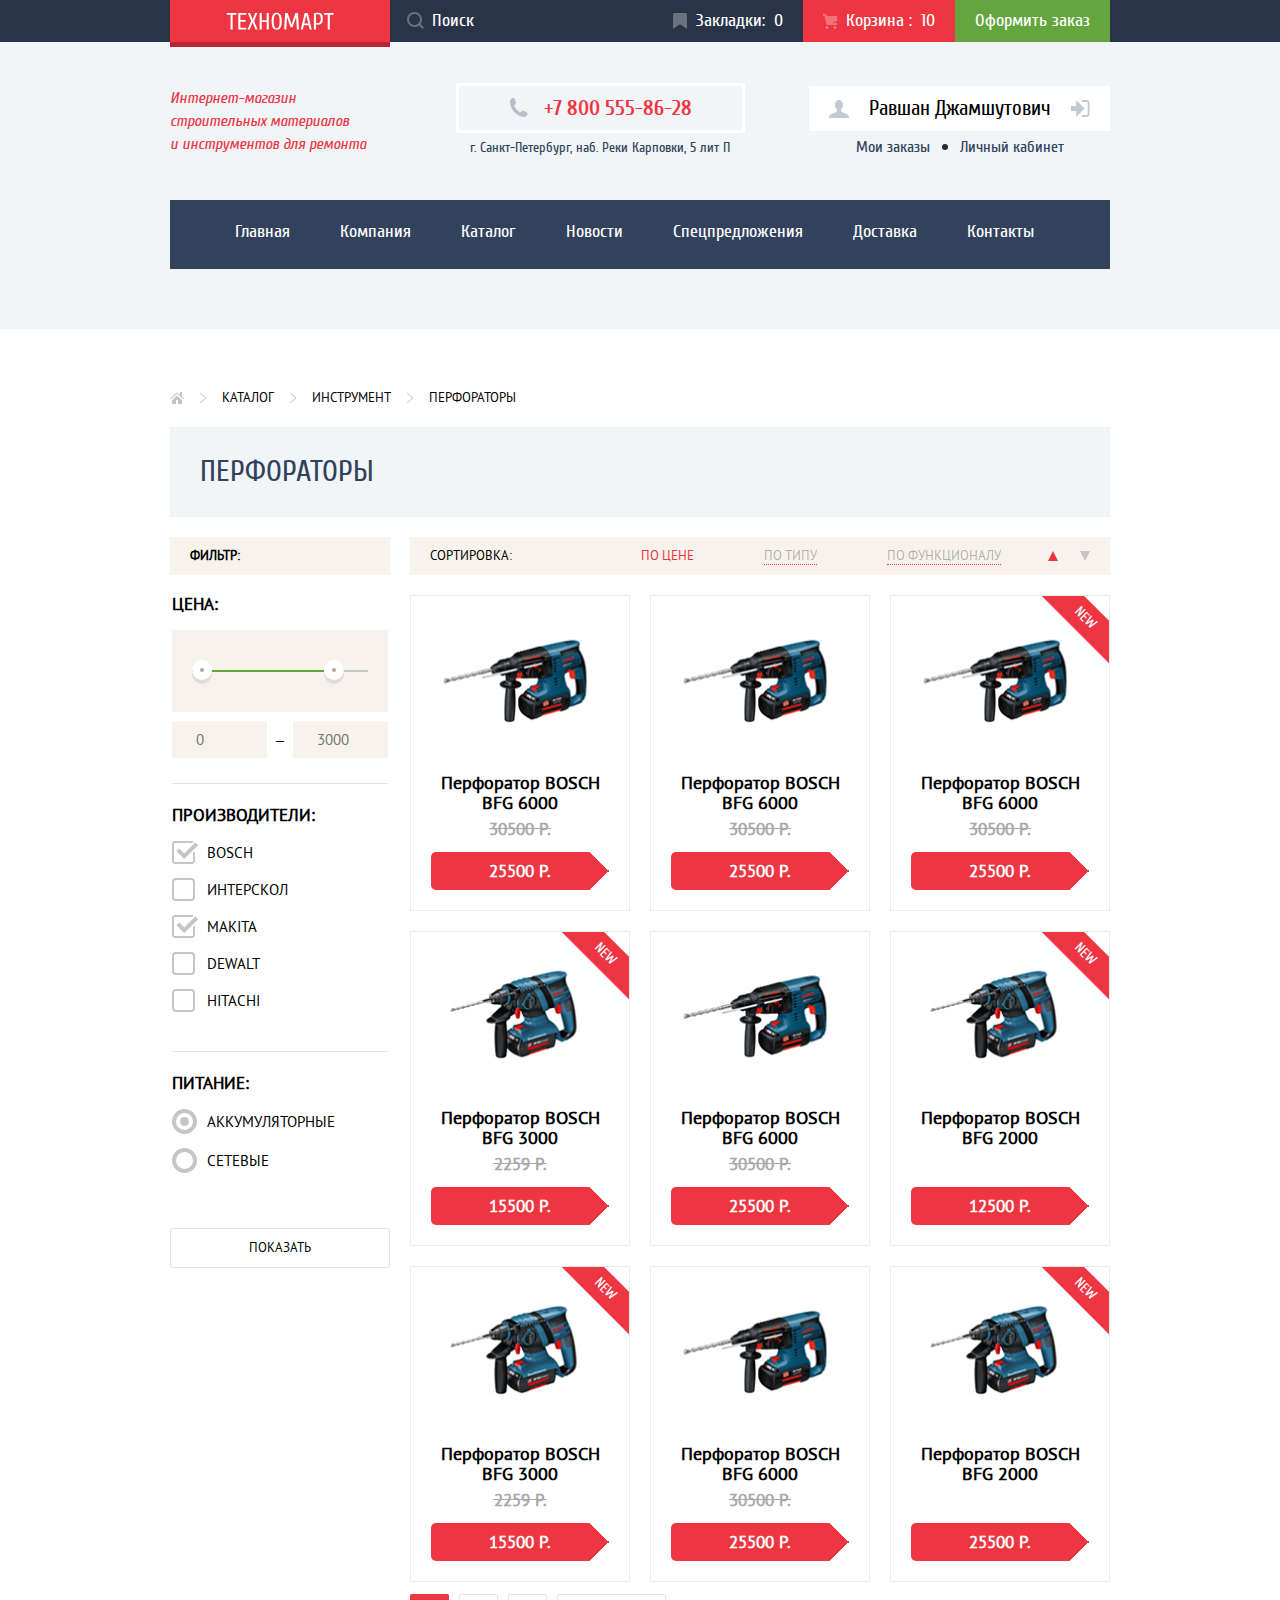
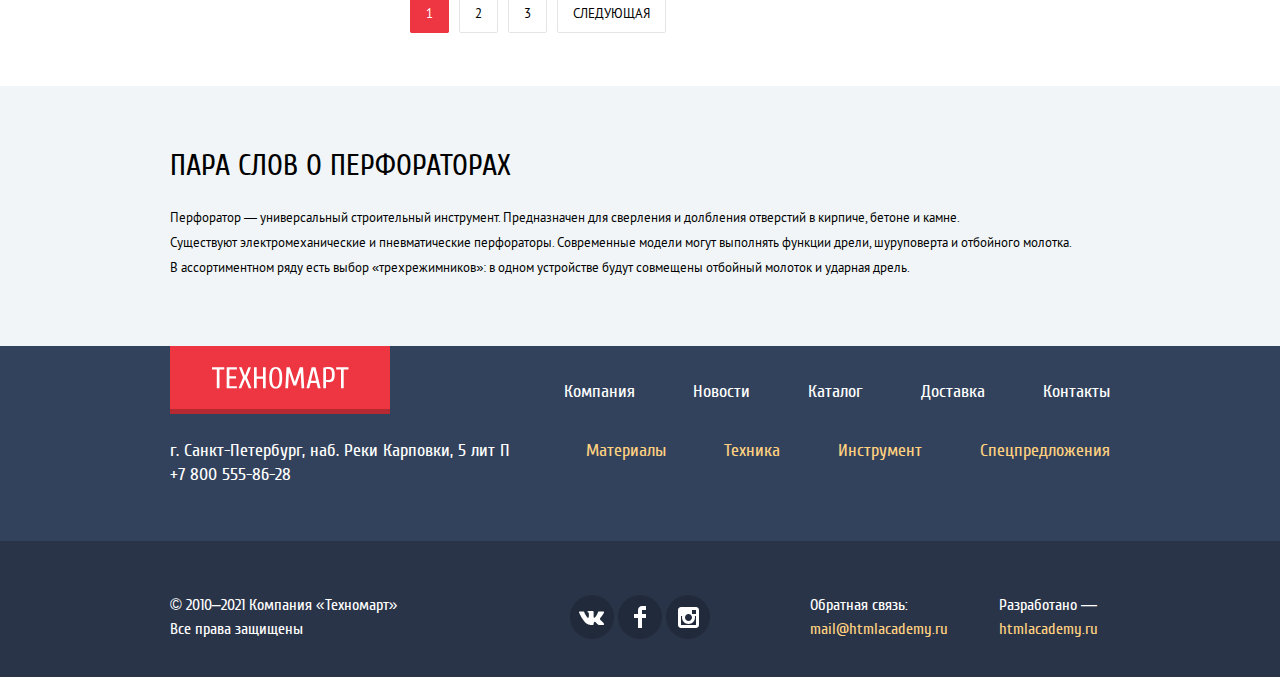
==== commit fcfc65bc: "Added decoratve elements" ====
--- a/catalog.html
+++ b/catalog.html
@@ -19,17 +19,29 @@
         <img src="img/logo-technomart.svg" width="108" height="18" alt="Лого компании Техномарт">
       </a>
       <div class="main-header-search">
-        <label for="search">Поиск:</label>
-        <input id="search" type="text"></div>
+        <label for="search">
+          <span class="visually-hidden">Поиск:</span>
+        </label>
+        <input id="search" type="text" placeholder="Поиск">
+        <svg
+          class="main-header-search-icon" width="17" height="17" viewBox="0 0 17 17" fill="none"
+          xmlns="http://www.w3.org/2000/svg">
+          <path
+            fill-rule="evenodd" clip-rule="evenodd"
+            d="M13.458 12.044L17 15.586L15.586 17L12.044 13.458C10.782 14.421 9.21 15 7.5 15C3.35786 15 0 11.6421 0 7.5C0 3.35786 3.35786 0 7.5 0C11.6421 0 15 3.35786 15 7.5C15.0001 9.14309 14.4581 10.7403 13.458 12.044ZM7.5 2C4.467 2 2 4.467 2 7.5C2.00331 10.5362 4.4638 12.9967 7.5 13C10.532 13 13 10.532 13 7.5C13 4.467 10.532 2 7.5 2Z"
+          />
+        </svg>
+      </div>
       <a class="main-header-info main-header-info-bookmarks" href="">Закладки: <span>0</span></a>
 
-      <a class="main-header-info main-header-info-basket" href="">Корзина : <span>0</span></a>
-
-      <a class="main-header-info main-header-info-checkout" href="#">Оформить заказ</a>
+      <a class="main-header-info main-header-info-basket main-header-info-basket-full" href="">Корзина : <span>10</span>
+      </a>
+
+      <a class="main-header-checkout" href="#">Оформить заказ</a>
     </div>
   </div>
   <div class="main-header-row container">
-    <p class="main-header-tagline">Интернет-магазин строительных материалов и инструментов для ремонта</p>
+    <p class="main-header-tagline">Интернет-магазин строительных материалов и&nbsp;инструментов для ремонта</p>
     <div class="main-header-contacts">
       <a class="main-header-phone" href="tel:78005558628">+7 800 555-86-28</a>
       <address class="main-header-address">г. Санкт-Петербург, наб. Реки Карповки, 5 лит П</address>
@@ -37,7 +49,7 @@
     <div class="main-header-user-menu">
       <ul class="user-auth">
         <li class="user-auth-item">
-          <a class="user-auth-link" href="#">Равшан Джамшутович</a>
+          <a class="user-auth-link user-auth-link-name user-auth-link-logout" href="#">Равшан Джамшутович</a>
         </li>
         <li class="user-auth-item hidden">
           <a class="user-auth-link" href="#">Регистрация</a>
@@ -124,34 +136,46 @@
         <fieldset class="form-fieldset">
           <legend class="form-legend">Производители:</legend>
           <div class="form-input-group">
-            <input id="manufacturer-bosch" type="checkbox" name="manufacturer" value="bosch" checked>
+            <input
+              class="form-checkbox visually-hidden" id="manufacturer-bosch" type="checkbox" name="manufacturer"
+              value="bosch" checked>
             <label for="manufacturer-bosch">Bosch</label>
           </div>
           <div class="form-input-group">
-            <input id="manufacturer-interscol" type="checkbox" name="manufacturer" value="interscol">
+            <input
+              class="form-checkbox visually-hidden" id="manufacturer-interscol" type="checkbox" name="manufacturer"
+              value="interscol">
             <label for="manufacturer-interscol">Интерскол</label>
           </div>
           <div class="form-input-group">
-            <input id="manufacturer-makita" type="checkbox" name="manufacturer" value="makita" checked>
+            <input
+              class="form-checkbox visually-hidden" id="manufacturer-makita" type="checkbox" name="manufacturer"
+              value="makita"
+              checked>
             <label for="manufacturer-makita">Makita</label>
           </div>
           <div class="form-input-group">
-            <input id="manufacturer-dewalt" type="checkbox" name="manufacturer" value="dewalt">
+            <input
+              class="form-checkbox visually-hidden" id="manufacturer-dewalt" type="checkbox" name="manufacturer"
+              value="dewalt">
             <label for="manufacturer-dewalt">Dewalt</label>
           </div>
           <div class="form-input-group">
-            <input id="manufacturer-hitachi" type="checkbox" name="manufacturer" value="hitachi">
+            <input
+              class="form-checkbox visually-hidden" id="manufacturer-hitachi" type="checkbox" name="manufacturer"
+              value="hitachi">
             <label for="manufacturer-hitachi">Hitachi</label>
           </div>
         </fieldset>
         <fieldset class="form-fieldset">
           <legend class="form-legend">Питание:</legend>
           <div class="form-input-group">
-            <input id="power-battery" type="radio" name="power" value="battery" checked>
+            <input
+              class=" form-radio visually-hidden" id="power-battery" type="radio" name="power" value="battery" checked>
             <label for="power-battery">Аккумуляторные</label>
           </div>
           <div class="form-input-group">
-            <input id="power-mains" type="radio" name="power" value="mains">
+            <input class=" form-radio visually-hidden" id="power-mains" type="radio" name="power" value="mains">
             <label for="power-mains">Сетевые</label>
           </div>
         </fieldset>
@@ -217,7 +241,7 @@
           </div>
         </li>
 
-        <li class="catalog-item product-card">
+        <li class="catalog-item product-card new">
           <div class="product-card-image">
             <img src="img/drills/BOSCH-BFG-6000.jpg" width="220" height="145" alt="Перфоратор BOSCH BFG 6000">
           </div>
@@ -232,7 +256,7 @@
           </div>
         </li>
 
-        <li class="catalog-item product-card">
+        <li class="catalog-item product-card new">
           <div class="product-card-image">
             <img src="img/drills/BOSCH-BFG-3000.jpg" width="220" height="145" alt="Перфоратор BOSCH BFG 3000">
           </div>
@@ -262,21 +286,7 @@
           </div>
         </li>
 
-        <li class="catalog-item product-card">
-          <div class="product-card-image">
-            <img src="img/drills/BOSCH-BFG-2000.jpg" width="220" height="145" alt="Перфоратор BOSCH BFG 2000">
-          </div>
-          <div class="product-card-info">
-            <h3>Перфоратор BOSCH BFG 2000</h3>
-            <p class="product-card-price">25500 Р.</p>
-          </div>
-          <div class="product-card-buttons">
-            <button class="product-card-button-buy" type="button">Купить</button>
-            <button class="product-card-button-favorite" type="button">В закладки</button>
-          </div>
-        </li>
-
-        <li class="catalog-item product-card">
+        <li class="catalog-item product-card new">
           <div class="product-card-image">
             <img src="img/drills/BOSCH-BFG-2000.jpg" width="220" height="145" alt="Перфоратор BOSCH BFG 2000">
           </div>
@@ -290,7 +300,7 @@
           </div>
         </li>
 
-        <li class="catalog-item product-card">
+        <li class="catalog-item product-card new">
           <div class="product-card-image">
             <img src="img/drills/BOSCH-BFG-3000.jpg" width="220" height="145" alt="Перфоратор BOSCH BFG 3000">
           </div>
@@ -320,7 +330,7 @@
           </div>
         </li>
 
-        <li class="catalog-item product-card">
+        <li class="catalog-item product-card new">
           <div class="product-card-image">
             <img src="img/drills/BOSCH-BFG-2000.jpg" width="220" height="145" alt="Перфоратор BOSCH BFG 2000">
           </div>
--- a/css/style.css
+++ b/css/style.css
@@ -65,6 +65,7 @@
   --dark-blue: #32425c;
   --dark-dark-blue: #293449;
   --dark-dark-blue2: #212a3a;
+  --dark-dark-blue3: #161d29;
   --yellow: #ffbf47;
 
   --special-blue: #3bbce3;
@@ -152,6 +153,11 @@
   background: var(--basic-red);
   box-sizing: border-box;
   place-content: center;
+  transition: background-color 0.3s ease;
+}
+
+.main-logo:active {
+  background-color: var(--error);
 }
 
 .main-logo::after {
@@ -169,12 +175,14 @@
 }
 
 .button {
-  padding: 10px;
+  display: block;
+  padding: 11px 40px 8px;
   font-family: 'Cuprum', Arial, sans-serif;
   font-size: 14px;
   font-style: normal;
   font-weight: 400;
-  line-height: 18px;
+  line-height: 14px;
+  text-align: center;
   color: var(--white);
   text-transform: uppercase;
   cursor: pointer;
@@ -249,7 +257,6 @@
   align-items: center;
   grid-template-columns: min-content 1fr max-content max-content max-content;
   grid-template-rows: minmax(42px, auto);
-  column-gap: 20px;
 }
 
 .main-header-logo {
@@ -258,10 +265,112 @@
 
 .main-header-search {
   display: flex;
+  align-self: stretch;
+  position: relative;
+}
+
+.main-header-search-icon {
+  position: absolute;
+  top: 12px;
+  left: 17px;
+  transition: fill 0.3s ease;
+}
+
+.main-header-search-icon {
+  fill: rgba(255, 255, 255, 0.3);
+}
+
+input:hover + .main-header-search-icon {
+  fill: rgba(255, 255, 255, 1);
+}
+
+input:focus + .main-header-search-icon {
+  fill: red;
 }
 
 .main-header-search input {
   flex-grow: 1;
+  background-color: transparent;
+  border: none;
+  padding-left: 42px;
+  color: var(--white);
+  transition: background-color 0.3s ease;
+}
+
+.main-header-search input::placeholder {
+  color: var(--white)
+}
+
+.main-header-search input:focus {
+  outline: none;
+  background-color: var(--white);
+  color: var(--black)
+}
+
+.main-header-info {
+  padding: 0 20px;
+  align-self: stretch;
+  display: flex;
+  align-items: center;
+  transition: background-color 0.3s ease;
+}
+
+.main-header-info::before {
+  content: "";
+  width: 14px;
+  height: 16px;
+  background-repeat: no-repeat;
+  background-position: center;
+  margin-right: 9px;
+  opacity: 0.3;
+  transition: opacity 0.3s ease;
+}
+
+.main-header-info:hover::before,
+.main-header-info:focus::before {
+  opacity: 1;
+}
+
+.main-header-info:active {
+  background-color: var(--dark-dark-blue3);
+}
+
+.main-header-info span {
+  margin-left: 1ch;
+}
+
+.main-header-info-basket-full {
+  background-color: var(--basic-red);
+}
+
+.main-header-info-basket-full:active {
+  background-color: var(--error);
+}
+
+.main-header-info-bookmarks::before {
+  background-image: url("../img/icons/icon-bookmark.svg");
+}
+
+.main-header-info-basket::before {
+  background-image: url("../img/icons/icon-cart.svg");
+}
+
+.main-header-checkout {
+  align-self: stretch;
+  display: flex;
+  align-items: center;
+  padding: 0 20px;
+  background-color: var(--basic-green);
+  transition: background-color 0.3s ease;
+}
+
+.main-header-checkout:hover,
+.main-header-checkout:focus {
+  background-color: var(--success);
+}
+
+.main-header-checkout:active {
+  background-color: var(--basic-green);
 }
 
 
@@ -273,13 +382,15 @@
   line-height: 23px;
   color: var(--basic-red);
 
-  grid-column: 1 / 5;
+  grid-column: 1 / 4;
 }
 
 .main-header-contacts {
   text-align: center;
-  grid-column: 5 / 9;
+  grid-column: 4 / 9;
   justify-self: center;
+  display: flex;
+  flex-direction: column;
 
 }
 
@@ -295,6 +406,22 @@
   font-weight: 700;
   line-height: 30px;
   color: var(--basic-red);
+
+  border: 3px solid var(--white);
+  padding: 7px 50px;
+  margin-bottom: 3px;
+  display: flex;
+  align-items: center;
+}
+
+.main-header-phone::before {
+  content: "";
+  width: 19px;
+  height: 19px;
+  background-image: url("../img/icons/icon-phone.svg");
+  background-repeat: no-repeat;
+  background-position: center;
+  margin-right: 16px;
 }
 
 .main-header-address {
@@ -332,7 +459,66 @@
 .user-auth-link {
   display: block;
   background-color: var(--white);
-  padding: 12px 24px;
+  padding: 12px 20px;
+  transition: color 0.3s ease;
+}
+
+.user-auth-link:hover,
+.user-auth-link:focus {
+  color: var(--basic-red);
+}
+
+.user-auth-link:active {
+  color: rgb(0, 0, 0, 0.3);
+}
+
+.user-auth-link-name {
+  display: flex;
+  gap: 20px;
+  width: max-content;
+  align-items: center;
+}
+
+.user-auth-link-name::before {
+  content: "";
+  width: 20px;
+  height: 18px;
+  background-image: url("../img/icons/icon-user.svg");
+  background-repeat: no-repeat;
+  background-position: center;
+  opacity: 0.3;
+}
+
+.user-auth-link-name::after {
+  content: "";
+  width: 19px;
+  height: 17px;
+  background-image: url("../img/icons/icon-login.svg");
+  background-repeat: no-repeat;
+  background-position: center;
+  opacity: 0.3;
+  transition: opacity 0.3s ease;
+}
+
+.user-auth-link-name:hover::after,
+.user-auth-link-name:focus::after,
+.user-auth-link-name:hover::before,
+.user-auth-link-name:focus::before {
+  opacity: 1;
+}
+
+.user-auth-link-name:active::after,
+.user-auth-link-name:active::before {
+  opacity: 0.3;
+}
+
+.user-auth-link-login::before {
+  content: none;
+}
+
+.user-auth-link-login {
+  flex-direction: row-reverse;
+  gap: 7px;
 }
 
 .user-actions {
@@ -367,8 +553,23 @@
   order: 3;
 }
 
+.user-actions-item a {
+  transition: color 0.3s ease;
+}
+
+.user-actions-item a:hover,
+.user-actions-item a:focus {
+  color: var(--basic-red);
+}
+
+.user-actions-item a:active {
+  color: var(--basic-greylight);
+}
+
+
 .main-header-navigation {
   grid-column: 1 / -1;
+  border-bottom: 5px solid #32425c;
 }
 
 .site-navigation {
@@ -410,9 +611,17 @@
   align-items: center;
 }
 
+.section-header .section-title {
+  margin: 0;
+}
+
+.section-header-button {
+  min-width: 192px;
+}
+
 
 .section-title {
-  margin: 0;
+  margin: 0 0 25px;
   font-family: 'Cuprum', Arial, sans-serif;
 
   font-size: 30px;
@@ -444,7 +653,8 @@
 }
 
 .main-catalog-item {
-
+  position: relative;
+  overflow: hidden;
   display: flex;
   flex-direction: column;
   padding: 20px;
@@ -455,6 +665,56 @@
   font-weight: 700;
   line-height: 30px;
   color: var(--white);
+  background-repeat: no-repeat;
+}
+
+.new::after {
+  position: absolute;
+  right: -26px;
+  top: 7px;
+  content: "new";
+  width: 100px;
+  height: 30px;
+  background-color: var(--basic-red);
+  font-size: 14px;
+  line-height: 18px;
+  display: flex;
+  align-items: center;
+  justify-content: center;
+  text-transform: uppercase;
+  transform: rotateZ(45deg);
+
+  font-family: 'Cuprum', Arial, sans-serif;
+  font-style: normal;
+  font-weight: 400;
+
+  color: var(--white);
+
+}
+
+.main-catalog-item-materials {
+  background-image: url("../img/icons/icon-material.svg");
+  background-position: right 43px top 31px;
+}
+
+.main-catalog-item-instrument {
+  background-image: url("../img/icons/icon-instrument.svg");
+  background-position: right 31px top 34px;
+}
+
+.main-catalog-item-tech {
+  background-image: url("../img/icons/icon-technic.svg");
+  background-position: right 31px top 31px;
+}
+
+.main-catalog-item-sale {
+  background-image: url("../img/icons/icon-sale.svg");
+  background-position: right 45px top 26px;
+}
+
+.main-catalog-item-delivery {
+  background-image: url("../img/icons/icon-delivery.svg");
+  background-position: right 31px top 32px;
 }
 
 .main-catalog-item a {
@@ -464,12 +724,14 @@
   line-height: 18px;
   text-align: center;
   text-transform: uppercase;
+  min-width: 135px;
 }
 
 .catalog-button {
   position: absolute;
   bottom: 30px;
   left: 30px;
+  min-width: 192px;
 }
 
 .main-catalog-item-materials {
@@ -621,6 +883,7 @@
   position: relative;
   display: flex;
   flex-direction: column;
+  overflow: hidden;
 }
 
 .product-card:hover {
@@ -632,12 +895,10 @@
 }
 
 .product-card-buttons {
-  padding: 40px;
-  box-sizing: border-box;
+  padding: 38px 43px;
   gap: 10px;
   position: absolute;
   top: 0;
-  height: 145px;
   width: 100%;
   display: none;
   flex-direction: column;
@@ -694,7 +955,11 @@
   color: var(--white);
   text-align: center;
   border-radius: 5px;
-  background-color: var(--basic-red);
+  background-image: linear-gradient(-135deg, transparent 14px, var(--basic-red) 14px),
+  linear-gradient(315deg, transparent 14px, var(--basic-red) 14px);
+  background-size: 100% 20px;
+  background-repeat: no-repeat;
+  background-position: right top, right bottom;
 }
 
 .product-card-button-buy {
@@ -782,7 +1047,6 @@
 
 .services {
   padding-top: 44px;
-  padding-bottom: 120px;
   margin-bottom: 50px;
   background-color: var(--basic-background);
 }
@@ -799,6 +1063,7 @@
 
 .services-wrapper p {
   margin-bottom: 70px;
+  width: 394px;
   grid-column: 1 / -1;
 }
 
@@ -812,6 +1077,19 @@
   padding: 0;
   margin: 0;
   list-style: none;
+  position: relative;
+}
+
+.services-list-tabs::after {
+  content: "";
+  position: absolute;
+  top: -49px;
+  right: 0;
+  width: 10px;
+  height: 279px;
+  background-image: url("../img/services/shadow.png");
+  background-repeat: no-repeat;
+  background-position: center;
 }
 
 .services-list-tab button {
@@ -845,14 +1123,44 @@
   background-color: var(--white);
 }
 
+.service-list-item {
+  padding-bottom: 120px;
+  background-repeat: no-repeat;
+}
+
+.service-list-item-credit {
+  background-image: url("../img/services/credit-bg.png");
+  background-position: right bottom;
+}
+
+.service-list-item-guarantee {
+  background-image: url("../img/services/guarantee-bg.png");
+  background-position: right top;
+}
+
+.service-list-item-delivery {
+  background-image: url("../img/services/delivery-bg.png");
+  background-position: right top 22px;
+}
+
+
 .service-list-item h3 {
-  margin: 0;
+  margin: 0 0 40px;
   font-family: 'Cuprum', Arial, sans-serif;
   font-size: 30px;
   font-weight: 400;
   line-height: 30px;
   color: var(--dark-blue);
   text-transform: uppercase;
+}
+
+.service-list-item p {
+  margin: 0 0 26px;
+  width: 309px;
+}
+
+.service-list-button {
+  width: 195px;
 }
 
 .about-contacts-wrapper {
@@ -865,14 +1173,31 @@
 .about {
 }
 
+.about .button {
+  width: 220px;
+}
+
 .transportation-list {
   padding: 0;
-  margin: 0;
+  margin: 0 0 20px;
   font-family: 'Cuprum', Arial, sans-serif;
   font-size: 18px;
   font-weight: 400;
   line-height: 24px;
   list-style: none;
+}
+
+.transportation-item {
+  display: flex;
+  align-items: center;
+}
+
+.transportation-item::before {
+  content: "";
+  width: 25px;
+  height: 2px;
+  background-color: var(--basic-red);
+  margin-right: 12px;
 }
 
 .main-footer {
@@ -1269,6 +1594,52 @@
   margin-bottom: 14px;
 }
 
+.form-checkbox + label,
+.form-radio + label {
+  display: flex;
+  align-items: center;
+  position: relative;
+}
+
+.form-checkbox + label::before {
+  content: "";
+  width: 23px;
+  height: 23px;
+  margin-right: 12px;
+  border: 2px solid #c5c5c5;
+  border-radius: 4px;
+}
+
+.form-checkbox:checked + label::before {
+  width: 27px;
+  margin-right: 8px;
+  border: none;
+  border-radius: 0;
+  background-image: url("../img/icons/checkbox-on.svg");
+  background-repeat: no-repeat;
+  background-position: left center;
+}
+
+.form-radio + label::before {
+  content: "";
+  width: 25px;
+  height: 25px;
+  margin-right: 10px;
+  border: 4px solid #c5c5c5;
+  border-radius: 50%;
+}
+
+.form-radio:checked + label::after {
+  content: "";
+  position: absolute;
+  left: 8px;
+  width: 9px;
+  height: 9px;
+  margin-right: 10px;
+  border-radius: 50%;
+  background-color: #c5c5c5;
+}
+
 .form button {
   width: 100%;
   padding: 10px 30px;
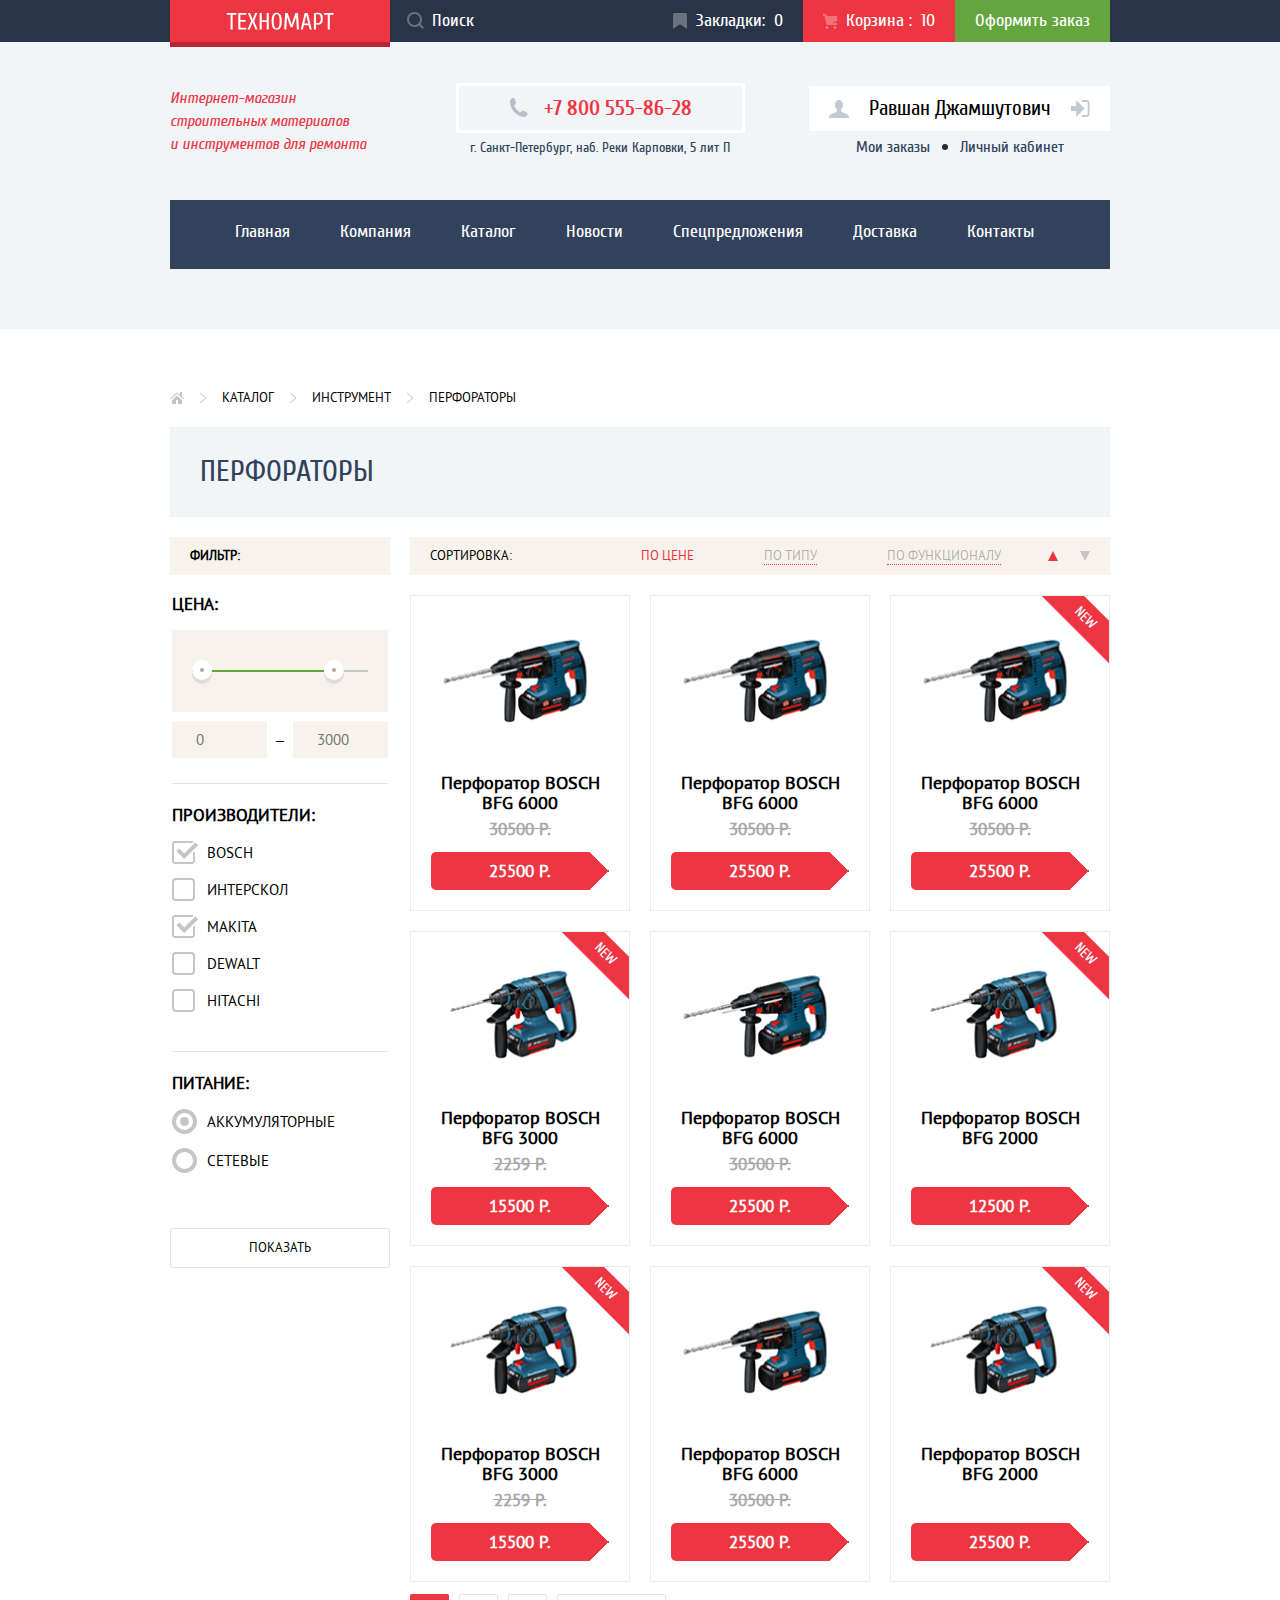
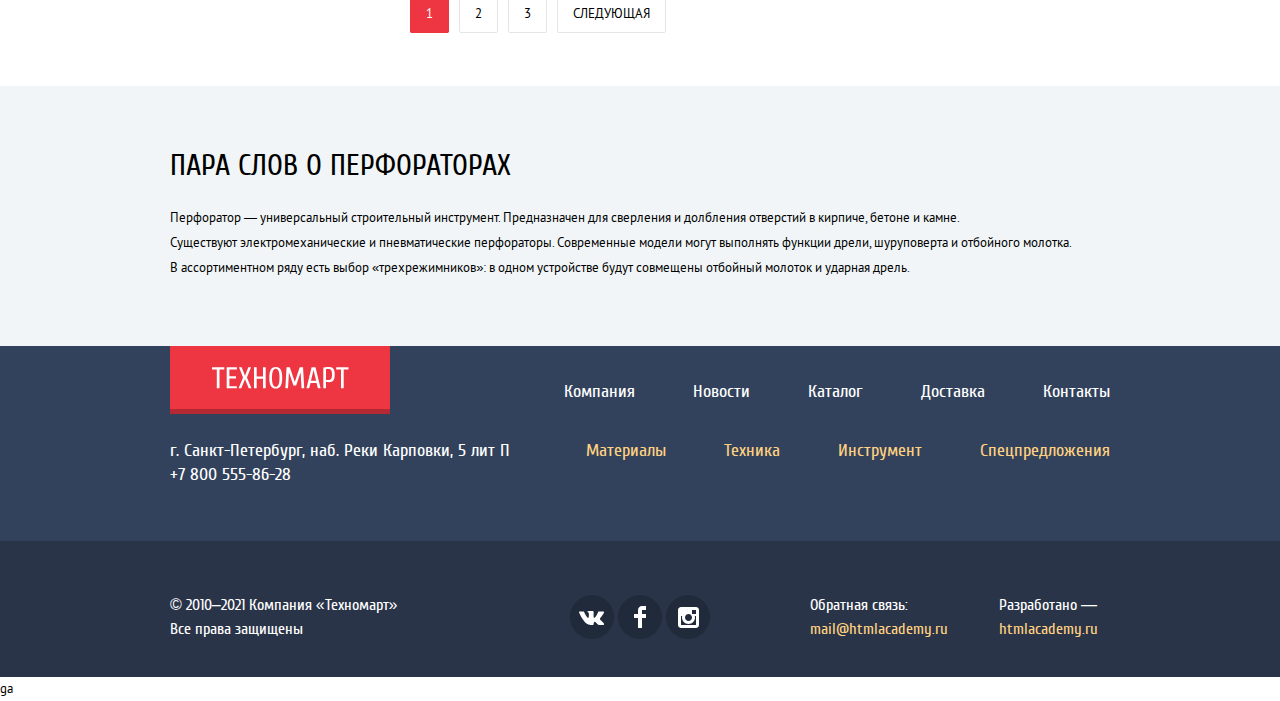
==== commit 62a0aae5: "Added popups" ====
--- a/catalog.html
+++ b/catalog.html
@@ -438,12 +438,35 @@
     </div>
   </div>
 </footer>
-
+ga
 <div class="modal modal-basket hidden">
   <button class="modal-close" type="button"><span class="visually-hidden">Закрыть</span></button>
   <p class="modal-basket-text">Товар добавлен в корзину!</p>
-  <button class="button" type="button">Оформить заказ</button>
-  <button class="button-secondary" type="button">Продолжить покупки</button>
+  <div class="modal-button-container">
+    <button class="button" type="button">Оформить заказ</button>
+    <button class="button-secondary" type="button">Продолжить покупки</button>
+  </div>
+</div>
+
+<div class="modal modal-letter hidden">
+  <button class="modal-close" type="button"><span class="visually-hidden">Закрыть</span></button>
+  <form class="letter-form" action="#" id="letter">
+    <p class="letter-form-item">
+      <label for="form-name">Ваше имя:</label>
+      <input id="form-name" type="text" name="name" placeholder="Имя Фамилия" required>
+    </p>
+    <p class="letter-form-item">
+      <label for="form-email">Ваш e-mail:</label>
+      <input id="form-email" type="email" placeholder="email@example.com" required>
+    </p>
+    <p class="letter-form-item letter-form-text">
+      <label for="form-text">Текст письма:</label>
+      <textarea id="form-text" name="text" placeholder="В свободной форме" required></textarea>
+    </p>
+  </form>
+  <div class="modal-button-container">
+    <button class="button modal-button-submit" type="submit" form="letter">Отправить</button>
+  </div>
 </div>
 
 
--- a/css/style.css
+++ b/css/style.css
@@ -176,7 +176,7 @@
 
 .button {
   display: block;
-  padding: 11px 40px 8px;
+  padding: 11px 0 8px;
   font-family: 'Cuprum', Arial, sans-serif;
   font-size: 14px;
   font-style: normal;
@@ -202,7 +202,7 @@
 }
 
 .button-secondary {
-  padding: 10px;
+  padding: 10px 0;
   font-family: 'Cuprum', Arial, sans-serif;
   font-size: 14px;
   font-style: normal;
@@ -1389,6 +1389,14 @@
 .modal-button-container {
   background-color: #f4f4f4;
   padding: 37px 80px;
+  display: flex;
+  justify-content: space-between;
+  gap: 20px;
+}
+
+.modal-button-container button {
+  width: 50%;
+  flex-grow: 1;
 }
 
 .modal-button-submit {
@@ -1401,7 +1409,11 @@
 
 .modal-map {
   width: 943px;
-  height: 449px;
+  height: 456px;
+}
+
+.modal-map iframe {
+  border: none;
 }
 
 .letter-form {
@@ -1415,6 +1427,12 @@
   margin: 0;
 }
 
+.letter-form-item label {
+  display: block;
+  margin-bottom: 11px;
+}
+
+
 .letter-form input,
 .letter-form textarea {
   padding: 7px 10px;
@@ -1428,6 +1446,7 @@
 }
 
 .letter-form-text {
+  margin-top: 13px;
   grid-column: 1 / -1;
 }
 
@@ -1884,7 +1903,20 @@
   margin: 0 0 1px;
 }
 
+.modal-basket {
+  width: 620px;
+  padding-top: 73px;
+}
+
+.modal-basket .modal-button-container {
+  padding-left: 114px;
+  padding-right: 114px;
+}
+
 .modal-basket-text {
+  position: relative;
+  width: 420px;
+  margin: 0 auto 68px;
   font-family: 'Cuprum', Arial, sans-serif;
   font-size: 24px;
   font-weight: 700;
@@ -1892,3 +1924,16 @@
   color: var(--black);
   text-align: center;
 }
+
+.modal-basket-text::before {
+  content: "";
+  position: absolute;
+  top: -20px;
+  left: -20px;
+  width: 66px;
+  height: 66px;
+  background-image: url("../img/icons/icon-mark.svg");
+  background-repeat: no-repeat;
+  background-position: center;
+  background-size: contain;
+}
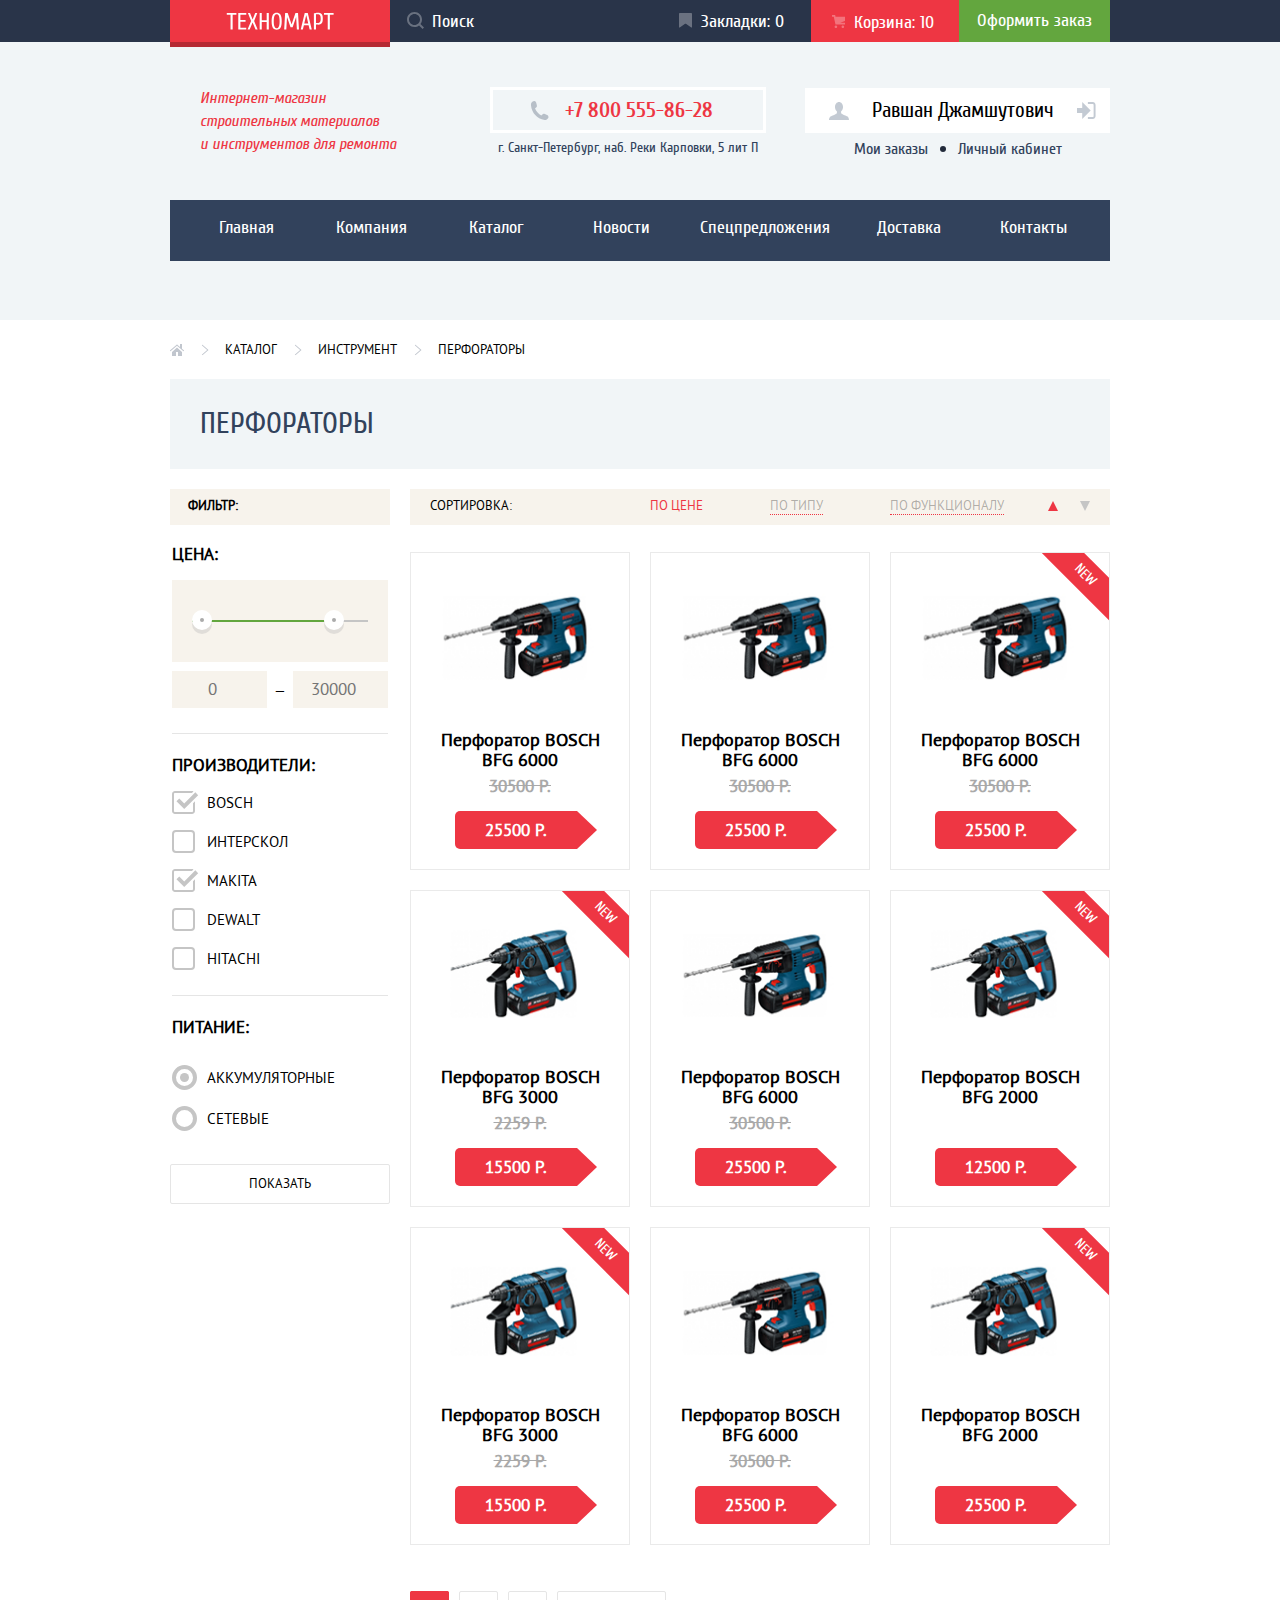
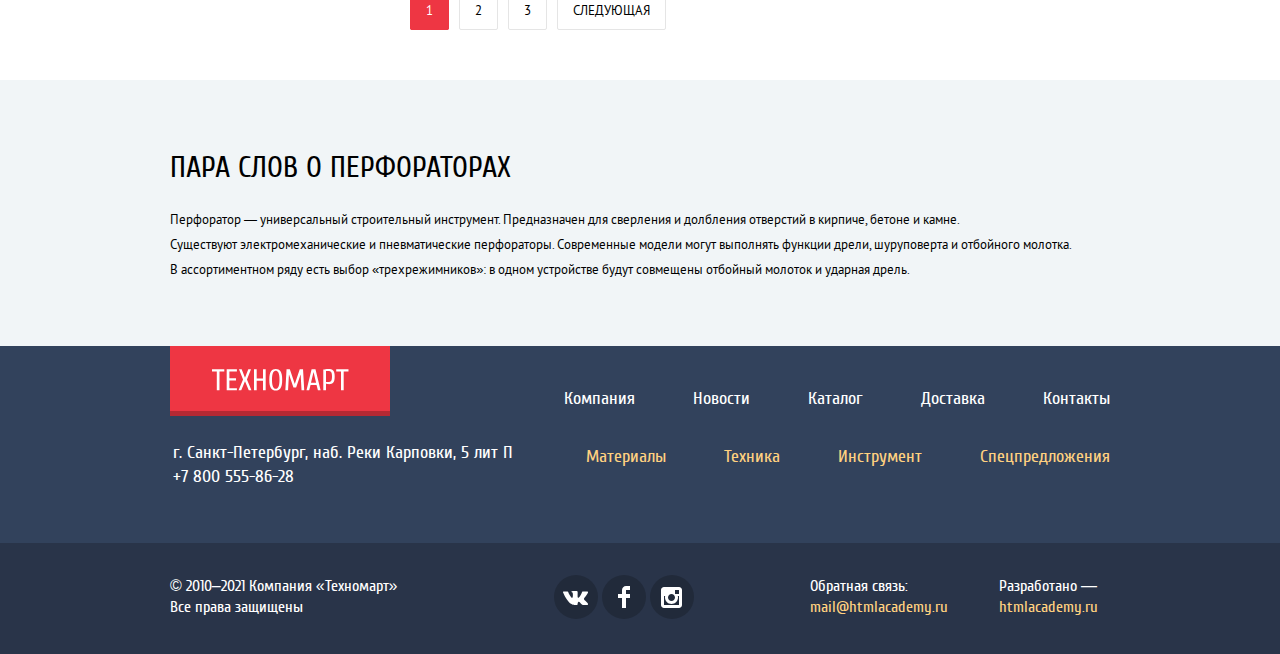
==== commit 96564ada: "Added pixelperfect" ====
--- a/catalog.html
+++ b/catalog.html
@@ -10,12 +10,12 @@
   <link rel="stylesheet" href="css/normalize.css">
   <link rel="stylesheet" href="css/style.css">
 </head>
-<body class="page-body">
+<body class="catalog-body">
 
 <header class="main-header">
   <div class="main-header-wrapper">
     <div class="container main-header-statusline">
-      <a href="index.html" class="main-logo main-header-logo">
+      <a class="main-logo main-header-logo" href="index.html">
         <img src="img/logo-technomart.svg" width="108" height="18" alt="Лого компании Техномарт">
       </a>
       <div class="main-header-search">
@@ -34,14 +34,14 @@
       </div>
       <a class="main-header-info main-header-info-bookmarks" href="">Закладки: <span>0</span></a>
 
-      <a class="main-header-info main-header-info-basket main-header-info-basket-full" href="">Корзина : <span>10</span>
+      <a class="main-header-info main-header-info-basket main-header-info-basket-full" href="">Корзина: <span>10</span>
       </a>
 
       <a class="main-header-checkout" href="#">Оформить заказ</a>
     </div>
   </div>
   <div class="main-header-row container">
-    <p class="main-header-tagline">Интернет-магазин строительных материалов и&nbsp;инструментов для ремонта</p>
+    <p class="main-header-tagline">Интернет-магазин <br> строительных материалов и&nbsp;инструментов для ремонта</p>
     <div class="main-header-contacts">
       <a class="main-header-phone" href="tel:78005558628">+7 800 555-86-28</a>
       <address class="main-header-address">г. Санкт-Петербург, наб. Реки Карповки, 5 лит П</address>
@@ -198,11 +198,11 @@
       </ul>
       <ul class="sort-order">
         <li class="sort-order-item">
-          <a href="#" class="sort-order-link sort-order-link-active"><span class="visually-hidden">По возрастанию</span>
+          <a class="sort-order-link sort-order-link-active" href="#"><span class="visually-hidden">По возрастанию</span>
           </a>
         </li>
         <li class="sort-order-item">
-          <a href="#" class="sort-order-link sort-order-link-desc"><span class="visually-hidden">По убыванию</span></a>
+          <a class="sort-order-link sort-order-link-desc" href="#"><span class="visually-hidden">По убыванию</span></a>
         </li>
       </ul>
     </section>
@@ -380,19 +380,19 @@
     </a>
     <ul class="main-footer-nav">
       <li>
-        <a href="#" class="main-footer-nav-link">Компания</a>
-      </li>
-      <li>
-        <a href="#" class="main-footer-nav-link">Новости</a>
-      </li>
-      <li>
-        <a href="#" class="main-footer-nav-link">Каталог</a>
-      </li>
-      <li>
-        <a href="#" class="main-footer-nav-link">Доставка</a>
-      </li>
-      <li>
-        <a href="#" class="main-footer-nav-link">Контакты</a>
+        <a class="main-footer-nav-link" href="#">Компания</a>
+      </li>
+      <li>
+        <a class="main-footer-nav-link" href="#">Новости</a>
+      </li>
+      <li>
+        <a class="main-footer-nav-link" href="#">Каталог</a>
+      </li>
+      <li>
+        <a class="main-footer-nav-link" href="#">Доставка</a>
+      </li>
+      <li>
+        <a class="main-footer-nav-link" href="#">Контакты</a>
       </li>
     </ul>
     <address>г. Санкт-Петербург, наб. Реки Карповки, 5 лит П <br>
@@ -400,16 +400,16 @@
     </address>
     <ul class="main-footer-catalog-nav">
       <li>
-        <a href="#" class="main-footer-catalog-link">Материалы</a>
-      </li>
-      <li>
-        <a href="#" class="main-footer-catalog-link"> Техника</a>
-      </li>
-      <li>
-        <a href="#" class="main-footer-catalog-link"> Инструмент</a>
-      </li>
-      <li>
-        <a href="#" class="main-footer-catalog-link"> Спецпредложения</a>
+        <a class="main-footer-catalog-link" href="#">Материалы</a>
+      </li>
+      <li>
+        <a class="main-footer-catalog-link" href="#"> Техника</a>
+      </li>
+      <li>
+        <a class="main-footer-catalog-link" href="#"> Инструмент</a>
+      </li>
+      <li>
+        <a class="main-footer-catalog-link" href="#"> Спецпредложения</a>
       </li>
     </ul>
   </div>
@@ -438,7 +438,7 @@
     </div>
   </div>
 </footer>
-ga
+
 <div class="modal modal-basket hidden">
   <button class="modal-close" type="button"><span class="visually-hidden">Закрыть</span></button>
   <p class="modal-basket-text">Товар добавлен в корзину!</p>
@@ -450,7 +450,7 @@
 
 <div class="modal modal-letter hidden">
   <button class="modal-close" type="button"><span class="visually-hidden">Закрыть</span></button>
-  <form class="letter-form" action="#" id="letter">
+  <form class="letter-form" id="letter" action="#">
     <p class="letter-form-item">
       <label for="form-name">Ваше имя:</label>
       <input id="form-name" type="text" name="name" placeholder="Имя Фамилия" required>
--- a/css/style.css
+++ b/css/style.css
@@ -41,14 +41,15 @@
 /* Variables */
 
 :root {
+  box-sizing: border-box;
   --basic-grey: #3d546f;
   --basic-background: #f1f5f7;
   --special-yellowlight: #ffd180;
+
   --success: #5fbb2d;
-
   --error: #ba2732;
+
   --warinig: #ffbf47;
-
   --black: #000000;
   --white: #ffffff;
   --basic-dark-red-2: #ba2732;
@@ -60,22 +61,21 @@
   --basic-red: #ee3643;
   --basic-green: #63a63e;
   --basic-darkgreen: #518534;
+
   --basic-darkgreen-2: #367315;
-
   --dark-blue: #32425c;
   --dark-dark-blue: #293449;
   --dark-dark-blue2: #212a3a;
   --dark-dark-blue3: #161d29;
+
   --yellow: #ffbf47;
-
   --special-blue: #3bbce3;
   --special-greenlight: #8ed78f;
   --special-lilac: #dc91d8;
   --special-yellow: #ffbf47;
   --special-beige: #f9f5f0;
+
   --special-beige2: #f7f3ec;
-
-  box-sizing: border-box;
 
 }
 
@@ -96,6 +96,7 @@
 }
 
 img {
+  display: block;
   height: auto;
   max-width: 100%;
 }
@@ -119,8 +120,8 @@
 
 .page-body {
   display: grid;
+  min-width: 1200px;
   min-height: 100%;
-  min-width: 1200px;
   margin: 0;
   font-family: 'PT Sans', Arial, sans-serif;
   font-size: 13px;
@@ -152,8 +153,8 @@
   padding: 10px 30px;
   background: var(--basic-red);
   box-sizing: border-box;
+  transition: background-color 0.3s ease;
   place-content: center;
-  transition: background-color 0.3s ease;
 }
 
 .main-logo:active {
@@ -176,14 +177,14 @@
 
 .button {
   display: block;
-  padding: 11px 0 8px;
+  padding: 12px 0 12px;
   font-family: 'Cuprum', Arial, sans-serif;
   font-size: 14px;
   font-style: normal;
   font-weight: 400;
   line-height: 14px;
+  color: var(--white);
   text-align: center;
-  color: var(--white);
   text-transform: uppercase;
   cursor: pointer;
   background-color: var(--basic-red);
@@ -228,7 +229,7 @@
 
 
 .main-header {
-  padding-bottom: 60px;
+  padding-bottom: 59px;
   margin-bottom: 60px;
   font-family: 'Cuprum', Arial, sans-serif;
   font-size: 18px;
@@ -237,6 +238,10 @@
   font-weight: 400;
   line-height: 24px;
   background-color: var(--basic-background);
+}
+
+.catalog-body .main-header {
+  margin-bottom: 21px;
 }
 
 .main-header-wrapper {
@@ -264,9 +269,10 @@
 }
 
 .main-header-search {
-  display: flex;
+  position: relative;
+  display: flex;
+  padding-top: 3px;
   align-self: stretch;
-  position: relative;
 }
 
 .main-header-search-icon {
@@ -289,12 +295,12 @@
 }
 
 .main-header-search input {
-  flex-grow: 1;
+  padding-left: 42px;
+  color: var(--white);
   background-color: transparent;
   border: none;
-  padding-left: 42px;
-  color: var(--white);
   transition: background-color 0.3s ease;
+  flex-grow: 1;
 }
 
 .main-header-search input::placeholder {
@@ -302,26 +308,27 @@
 }
 
 .main-header-search input:focus {
+  color: var(--black);
+  background-color: var(--white);
   outline: none;
-  background-color: var(--white);
-  color: var(--black)
 }
 
 .main-header-info {
-  padding: 0 20px;
+  display: flex;
+  transition: background-color 0.3s ease;
   align-self: stretch;
-  display: flex;
   align-items: center;
-  transition: background-color 0.3s ease;
 }
 
 .main-header-info::before {
+  width: 13px;
+  height: 16px;
+  margin-top: -2px;
+  margin-right: 9px;
+  background-position: center;
+  background-repeat: no-repeat;
+  background-size: contain;
   content: "";
-  width: 14px;
-  height: 16px;
-  background-repeat: no-repeat;
-  background-position: center;
-  margin-right: 9px;
   opacity: 0.3;
   transition: opacity 0.3s ease;
 }
@@ -336,10 +343,19 @@
 }
 
 .main-header-info span {
-  margin-left: 1ch;
+  margin-left: 5px;
+}
+
+.main-header-info-bookmarks {
+  padding: 1px 27px 0 20px;
+}
+
+.main-header-info-basket {
+  padding: 3px 25px 0;
 }
 
 .main-header-info-basket-full {
+  padding-left: 21px;
   background-color: var(--basic-red);
 }
 
@@ -356,12 +372,12 @@
 }
 
 .main-header-checkout {
-  align-self: stretch;
-  display: flex;
-  align-items: center;
-  padding: 0 20px;
+  display: flex;
+  padding: 0 18px;
   background-color: var(--basic-green);
   transition: background-color 0.3s ease;
+  align-self: stretch;
+  align-items: center;
 }
 
 .main-header-checkout:hover,
@@ -375,53 +391,56 @@
 
 
 .main-header-tagline {
+  padding-left: 30px;
+  margin: 0;
   font-family: 'Cuprum', Arial, sans-serif;
   font-size: 16px;
   font-style: italic;
   font-weight: 400;
   line-height: 23px;
   color: var(--basic-red);
-
-  grid-column: 1 / 4;
+  grid-column: 1 / 5;
 }
 
 .main-header-contacts {
+  display: flex;
+  padding-top: 5px;
   text-align: center;
-  grid-column: 4 / 9;
-  justify-self: center;
-  display: flex;
+  grid-column: 5 / 9;
+  justify-self: left;
   flex-direction: column;
-
 }
 
 .main-header-user-menu {
+  margin-top: 46px;
   grid-column: 9 / -1;
   justify-self: end;
+  align-self: flex-start;
 }
 
 .main-header-phone {
+  display: flex;
+  padding: 5px 50px 5px 37px;
+  margin-bottom: 3px;
   font-family: 'Cuprum', Arial, sans-serif;
   font-size: 21px;
   font-style: normal;
+
   font-weight: 700;
   line-height: 30px;
   color: var(--basic-red);
-
   border: 3px solid var(--white);
-  padding: 7px 50px;
-  margin-bottom: 3px;
-  display: flex;
   align-items: center;
 }
 
 .main-header-phone::before {
-  content: "";
   width: 19px;
   height: 19px;
+  margin-right: 16px;
   background-image: url("../img/icons/icon-phone.svg");
+  background-position: center;
   background-repeat: no-repeat;
-  background-position: center;
-  margin-right: 16px;
+  content: "";
 }
 
 .main-header-address {
@@ -434,9 +453,8 @@
 }
 
 .user-auth {
+  display: flex;
   width: 100%;
-  display: flex;
-  justify-content: flex-end;
   padding: 0;
   margin: 0 0 7px;
   font-family: 'Cuprum', Arial, sans-serif;
@@ -446,6 +464,7 @@
   line-height: 21px;
   color: var(--black);
   list-style: none;
+  justify-content: flex-end;
 }
 
 .user-actions.hidden {
@@ -458,8 +477,8 @@
 
 .user-auth-link {
   display: block;
+  padding: 12px 24px;
   background-color: var(--white);
-  padding: 12px 20px;
   transition: color 0.3s ease;
 }
 
@@ -474,28 +493,29 @@
 
 .user-auth-link-name {
   display: flex;
-  gap: 20px;
   width: max-content;
+  padding-right: 14px;
+  gap: 23px;
   align-items: center;
 }
 
 .user-auth-link-name::before {
-  content: "";
   width: 20px;
   height: 18px;
   background-image: url("../img/icons/icon-user.svg");
+  background-position: center;
   background-repeat: no-repeat;
-  background-position: center;
+  content: "";
   opacity: 0.3;
 }
 
 .user-auth-link-name::after {
-  content: "";
   width: 19px;
   height: 17px;
   background-image: url("../img/icons/icon-login.svg");
+  background-position: center;
   background-repeat: no-repeat;
-  background-position: center;
+  content: "";
   opacity: 0.3;
   transition: opacity 0.3s ease;
 }
@@ -517,11 +537,13 @@
 }
 
 .user-auth-link-login {
+  padding: 12px 27px 12px 19px;
   flex-direction: row-reverse;
   gap: 7px;
 }
 
 .user-actions {
+  display: flex;
   padding: 0;
   margin: 0;
   font-family: 'Cuprum', Arial, sans-serif;
@@ -530,18 +552,17 @@
   line-height: 18px;
   color: var(--dark-blue);
   list-style: none;
-  display: flex;
   gap: 12px;
   justify-content: center;
   align-items: center;
 }
 
 .user-actions::before {
-  content: "";
   width: 6px;
   height: 6px;
   background-color: var(--dark-dark-blue2);
   border-radius: 50%;
+  content: "";
   order: 2;
 }
 
@@ -566,15 +587,14 @@
   color: var(--basic-greylight);
 }
 
-
 .main-header-navigation {
+  border-bottom: 5px solid #32425c;
   grid-column: 1 / -1;
-  border-bottom: 5px solid #32425c;
 }
 
 .site-navigation {
   display: flex;
-  flex-wrap: wrap;
+  padding: 0;
   margin: 0;
   font-family: 'Cuprum', Arial, sans-serif;
   font-size: 18px;
@@ -584,11 +604,15 @@
   color: var(--white);
   list-style: none;
   background-color: var(--dark-blue);
+  justify-content: center;
+  flex-wrap: wrap;
 }
 
 .site-navigation a {
   display: block;
-  padding: 20px 25px;
+  min-width: 125px;
+  padding: 16px;
+  text-align: center;
   transition: all 0.3s ease;
 }
 
@@ -603,8 +627,8 @@
 
 .section-header {
   display: grid;
-  padding: 30px;
-  margin-bottom: 20px;
+  padding: 26px 16px 30px 27px;
+  margin-bottom: 15px;
   background-color: var(--special-beige);
   gap: 20px;
   grid-template-columns: 1fr max-content;
@@ -612,16 +636,17 @@
 }
 
 .section-header .section-title {
-  margin: 0;
+  margin: 3px 0 0;
 }
 
 .section-header-button {
   min-width: 192px;
+  padding: 14px 24px 12px;
 }
 
 
 .section-title {
-  margin: 0 0 25px;
+  margin: 0 0 23px;
   font-family: 'Cuprum', Arial, sans-serif;
 
   font-size: 30px;
@@ -632,13 +657,13 @@
 }
 
 .section-title-description {
+  margin-bottom: 25px;
   color: var(--black);
-  margin-bottom: 25px;
 }
 
 .main-catalog {
   position: relative;
-  margin-bottom: 60px;
+  margin-bottom: 27px;
 }
 
 .main-catalog-list {
@@ -654,11 +679,9 @@
 
 .main-catalog-item {
   position: relative;
+  display: flex;
+  padding: 20px 23px;
   overflow: hidden;
-  display: flex;
-  flex-direction: column;
-  padding: 20px;
-  align-items: flex-start;
   font-family: 'Cuprum', Arial, sans-serif;
   font-size: 24px;
   font-style: normal;
@@ -666,29 +689,31 @@
   line-height: 30px;
   color: var(--white);
   background-repeat: no-repeat;
+  flex-direction: column;
+  align-items: flex-start;
 }
 
 .new::after {
   position: absolute;
+  top: 7px;
   right: -26px;
-  top: 7px;
-  content: "new";
+  display: flex;
   width: 100px;
   height: 30px;
+  font-family: 'Cuprum', Arial, sans-serif;
+  font-size: 14px;
+  font-style: normal;
+  font-weight: 400;
+  line-height: 18px;
+  color: var(--white);
+  text-transform: uppercase;
   background-color: var(--basic-red);
-  font-size: 14px;
-  line-height: 18px;
-  display: flex;
+
+  content: "new";
+  transform: rotateZ(45deg);
   align-items: center;
+
   justify-content: center;
-  text-transform: uppercase;
-  transform: rotateZ(45deg);
-
-  font-family: 'Cuprum', Arial, sans-serif;
-  font-style: normal;
-  font-weight: 400;
-
-  color: var(--white);
 
 }
 
@@ -718,19 +743,19 @@
 }
 
 .main-catalog-item a {
+  min-width: 135px;
   margin-top: 14px;
-  font-weight: 400;
   font-size: 14px;
+  font-weight: 400;
   line-height: 18px;
   text-align: center;
   text-transform: uppercase;
-  min-width: 135px;
 }
 
 .catalog-button {
   position: absolute;
-  bottom: 30px;
-  left: 30px;
+  bottom: 25px;
+  left: 25px;
   min-width: 192px;
 }
 
@@ -781,38 +806,38 @@
 }
 
 .slider-list {
+  width: 100%;
   padding: 0;
   margin: 0;
   list-style: none;
-  width: 100%;
 }
 
 .slider-item {
-  box-sizing: border-box;
-  padding: 23px;
   position: relative;
   width: 100%;
+  padding: 23px;
   background-color: var(--basic-grey);
+  box-sizing: border-box;
 }
 
 .slider-item img {
-  display: block;
   position: absolute;
   top: 0;
   left: 0;
+  display: block;
   width: 100%;
 }
 
 .slider-button {
-  cursor: pointer;
-  width: 70px;
-  display: block;
   position: absolute;
   top: 0;
   bottom: 0;
+  display: block;
+  width: 70px;
+  cursor: pointer;
   background-color: transparent;
+  background-repeat: no-repeat;
   border: none;
-  background-repeat: no-repeat;
   transition: opacity 0.3s ease;
 }
 
@@ -828,19 +853,20 @@
 
 .slider-button-prev {
   background-image: url("../img/slider/slider-arrow.svg");
+  background-position: center 100px;
   transform: rotate(180deg);
-  background-position: center 100px;
 }
 
 .slider-button-next {
+  right: 0;
   background-image: url("../img/slider/slider-arrow.svg");
   background-position: center 120px;
-  right: 0;
 }
 
 .slider-item h3 {
   position: relative;
   z-index: 1;
+  margin: 0 0 5px;
   font-family: 'Cuprum', Arial, sans-serif;
   font-size: 36px;
   font-style: normal;
@@ -848,14 +874,13 @@
   line-height: 36px;
   color: var(--white);
   text-transform: uppercase;
-  margin: 0 0 5px;
 }
 
 .slider-item p {
+  position: relative;
   bottom: 0;
+  z-index: 1;
   margin: 0;
-  position: relative;
-  z-index: 1;
   font-family: 'Cuprum', Arial, sans-serif;
   font-size: 18px;
   font-style: normal;
@@ -879,11 +904,12 @@
 
 
 .product-card {
+  position: relative;
+  display: flex;
+  overflow: hidden;
   border: 1px solid #eaeaea;
-  position: relative;
-  display: flex;
   flex-direction: column;
-  overflow: hidden;
+  align-items: center;
 }
 
 .product-card:hover {
@@ -895,15 +921,15 @@
 }
 
 .product-card-buttons {
-  padding: 38px 43px;
-  gap: 10px;
   position: absolute;
   top: 0;
+  display: none;
   width: 100%;
-  display: none;
+  padding: 38px 43px;
+  background-color: var(--white);
+  gap: 10px;
   flex-direction: column;
   justify-content: center;
-  background-color: var(--white);
 }
 
 .product-card-image {
@@ -912,67 +938,81 @@
 
 .product-card-image img {
   display: block;
+  margin: 0 auto;
 }
 
 .product-card-info {
+  display: flex;
   padding: 20px;
   flex-grow: 1;
-  display: flex;
   flex-direction: column;
 }
 
 .product-card h3 {
+  min-height: 40px;
   margin: 0 0 7px;
-  text-align: center;
   font-family: 'PT Sans', Arial, sans-serif;
   font-size: 18px;
   font-weight: 700;
   line-height: 20px;
   color: var(--black);
-  min-height: 40px;
+  text-align: center;
 }
 
 .product-card del {
+  display: block;
+  margin-bottom: 16px;
   font-family: 'PT Sans', Arial, sans-serif;
   font-size: 17px;
   font-weight: 700;
   line-height: 18px;
   color: var(--basic-greylight2);
+  text-align: center;
   text-transform: uppercase;
   text-decoration-line: line-through;
-  text-align: center;
-  display: block;
-  margin-bottom: 14px;
 }
 
 .product-card-price {
-  margin: auto 0 0;
-  padding: 10px;
+  position: relative;
+  padding: 10px 30px;
+  margin: auto 0 0 24px;
   font-family: 'PT Sans', Arial, sans-serif;
   font-size: 17px;
   font-weight: 700;
   line-height: 18px;
   color: var(--white);
-  text-align: center;
-  border-radius: 5px;
-  background-image: linear-gradient(-135deg, transparent 14px, var(--basic-red) 14px),
-  linear-gradient(315deg, transparent 14px, var(--basic-red) 14px);
-  background-size: 100% 20px;
-  background-repeat: no-repeat;
-  background-position: right top, right bottom;
+  background-color: var(--basic-red);
+  border-bottom-left-radius: 5px;
+  border-top-left-radius: 5px;
+  align-self: flex-start;
+}
+
+.product-card-price::after {
+  position: absolute;
+  top: 0;
+  right: -20px;
+  bottom: 100%;
+  display: block;
+  width: 20px;
+  height: 100%;
+  border-top: 19px solid transparent;
+  border-right: 0;
+  border-bottom: 19px solid transparent;
+  border-left: 20px solid var(--basic-red);
+  content: "";
 }
 
 .product-card-button-buy {
-  cursor: pointer;
   padding: 8px;
   font-family: 'Cuprum', Arial, sans-serif;
   font-size: 14px;
   font-style: normal;
-
-  font-weight: 400;
+  font-weight: 400;
+
   line-height: 18px;
   color: var(--white);
   text-transform: uppercase;
+  cursor: pointer;
   background: var(--basic-green);
   border: 2px solid var(--basic-green);
   border-bottom-color: var(--basic-darkgreen-2);
@@ -994,7 +1034,6 @@
 }
 
 .product-card-button-favorite {
-  cursor: pointer;
   padding: 8px;
   font-family: 'Cuprum', Arial, sans-serif;
   font-size: 14px;
@@ -1002,10 +1041,11 @@
   line-height: 18px;
   color: var(--dark-blue);
   text-transform: uppercase;
+  cursor: pointer;
+  background-color: var(--white);
   border: 2px solid var(--basic-green);
   border-radius: 2px;
   transition: border-color 0.3s ease, opacity 0.3s ease;
-  background-color: var(--white);
 }
 
 .product-card-button-favorite:hover,
@@ -1062,39 +1102,40 @@
 }
 
 .services-wrapper p {
-  margin-bottom: 70px;
   width: 394px;
+  margin: 0 0 67px;
   grid-column: 1 / -1;
 }
 
 .services-list {
+  display: flex;
   padding: 0;
   margin: 0;
   list-style: none;
 }
 
 .services-list-tabs {
-  padding: 0;
+  position: relative;
+  padding: 0 0 120px;
   margin: 0;
   list-style: none;
-  position: relative;
 }
 
 .services-list-tabs::after {
-  content: "";
   position: absolute;
   top: -49px;
   right: 0;
   width: 10px;
   height: 279px;
   background-image: url("../img/services/shadow.png");
+  background-position: center;
   background-repeat: no-repeat;
-  background-position: center;
+  content: "";
 }
 
 .services-list-tab button {
   width: 100%;
-  padding: 12px 22px;
+  padding: 14px 22px 17px;
   font-family: 'Cuprum', Arial, sans-serif;
   font-size: 21px;
   font-weight: 700;
@@ -1124,13 +1165,17 @@
 }
 
 .service-list-item {
-  padding-bottom: 120px;
   background-repeat: no-repeat;
+  flex-grow: 1;
+}
+
+.service-list-item.hidden {
+  display: none;
 }
 
 .service-list-item-credit {
   background-image: url("../img/services/credit-bg.png");
-  background-position: right bottom;
+  background-position: right top;
 }
 
 .service-list-item-guarantee {
@@ -1145,7 +1190,7 @@
 
 
 .service-list-item h3 {
-  margin: 0 0 40px;
+  margin: 0 0 30px;
   font-family: 'Cuprum', Arial, sans-serif;
   font-size: 30px;
   font-weight: 400;
@@ -1155,8 +1200,8 @@
 }
 
 .service-list-item p {
+  width: 309px;
   margin: 0 0 26px;
-  width: 309px;
 }
 
 .service-list-button {
@@ -1165,13 +1210,27 @@
 
 .about-contacts-wrapper {
   display: grid;
-  margin-bottom: 70px;
+  margin-bottom: 66px;
   grid-template-columns: 1fr 300px;
   column-gap: 180px;
 }
 
 .about {
 }
+
+.about h2 {
+  margin-bottom: 21px;
+}
+
+.about p {
+  margin: 0 0 27px;
+}
+
+
+.about p:last-of-type {
+  margin: 0 0 4px;
+}
+
 
 .about .button {
   width: 220px;
@@ -1189,15 +1248,31 @@
 
 .transportation-item {
   display: flex;
+  margin-bottom: 12px;
   align-items: center;
 }
 
 .transportation-item::before {
-  content: "";
   width: 25px;
   height: 2px;
+  margin-right: 12px;
   background-color: var(--basic-red);
-  margin-right: 12px;
+  content: "";
+}
+
+.contacts {
+  display: flex;
+  flex-direction: column;
+
+}
+
+.contacts p {
+  margin: 0;
+  margin-bottom: 32px;
+}
+
+.contacts iframe {
+  margin-bottom: auto;
 }
 
 .main-footer {
@@ -1214,8 +1289,8 @@
 }
 
 .main-footer-logo {
+  padding: 22px 40px 20px;
   grid-column: 1 / 4;
-  padding: 20px 40px;
 }
 
 .main-footer-logo img {
@@ -1226,6 +1301,7 @@
 
 .main-footer-nav {
   display: flex;
+  padding: 0;
   margin: 0;
   font-size: 18px;
   font-weight: 400;
@@ -1234,7 +1310,6 @@
   grid-column: 4 / -1;
   justify-self: end;
   align-self: end;
-  padding: 0 0 5px;
   gap: 58px;
 }
 
@@ -1253,16 +1328,20 @@
 
 
 .main-footer address {
-  grid-column: 1 / 6;
+  padding-left: 3px;
   margin-top: 10px;
   margin-bottom: 54px;
-}
-
+  font-size: 18px;
+  font-style: normal;
+  font-weight: 400;
+  line-height: 24px;
+  grid-column: 1 / 6;
+}
 
 .main-footer-catalog-nav {
   display: flex;
   padding: 0;
-  margin: 10px 0 0;
+  margin: 14px 0 0;
   font-size: 18px;
   font-weight: 400;
   line-height: 24px;
@@ -1288,26 +1367,20 @@
 }
 
 
-.main-footer address {
-  font-size: 18px;
-  font-style: normal;
-  font-weight: 400;
-  line-height: 24px;
-}
-
-
 .footer-footer {
-  padding-top: 36px;
+  padding-top: 17px;
   font-size: 16px;
   background-color: var(--dark-dark-blue);
 }
 
 .main-footer-copyright {
+  line-height: 21px;
   grid-column: 1 / 5;
 }
 
 .main-footer-info {
   display: flex;
+  line-height: 21px;
   grid-column: 9 / -1;
 }
 
@@ -1335,7 +1408,7 @@
 
 .social {
   display: flex;
-  padding: 0;
+  padding: 0 33px 0 0;
   margin: 0;
   list-style: none;
   grid-column: 5 / 9;
@@ -1348,11 +1421,11 @@
   display: block;
   width: 44px;
   height: 44px;
+  background-color: var(--dark-dark-blue2);
+  background-position: center;
+  background-repeat: no-repeat;
   border-radius: 50%;
   transition: background-color 0.3s ease;
-  background-color: var(--dark-dark-blue2);
-  background-repeat: no-repeat;
-  background-position: center;
 }
 
 .social-link:hover,
@@ -1374,22 +1447,21 @@
 }
 
 .modal {
-
   position: fixed;
-  font-family: 'Cuprum', Arial, sans-serif;
-  background-color: var(--white);
-  box-shadow: 0 4px 20px rgba(0, 0, 0, 0.15);
-  border-top: 7px solid var(--basic-red);
   top: 50%;
   left: 50%;
+  z-index: 100;
+  font-family: 'Cuprum', Arial, sans-serif;
+  background-color: var(--white);
+  border-top: 7px solid var(--basic-red);
   transform: translate(-50%, -50%);
-  z-index: 100;
+  box-shadow: 0 4px 20px rgba(0, 0, 0, 0.15);
 }
 
 .modal-button-container {
+  display: flex;
+  padding: 37px 80px;
   background-color: #f4f4f4;
-  padding: 37px 80px;
-  display: flex;
   justify-content: space-between;
   gap: 20px;
 }
@@ -1417,9 +1489,10 @@
 }
 
 .letter-form {
-  padding: 40px 80px 37px;
   display: grid;
+  padding: 45px 80px 37px;
   grid-template-columns: 1fr 1fr;
+  grid-template-rows: auto auto;
   column-gap: 20px;
 }
 
@@ -1435,9 +1508,11 @@
 
 .letter-form input,
 .letter-form textarea {
-  padding: 7px 10px;
   display: block;
   width: 100%;
+  padding: 5px 10px 4px;
+  font-size: 13px;
+  line-height: 24px;
 }
 
 .letter-form textarea {
@@ -1451,17 +1526,17 @@
 }
 
 .modal-close {
-  cursor: pointer;
   position: absolute;
   top: 14px;
   right: 11px;
   width: 21px;
   height: 21px;
-  border: none;
+  cursor: pointer;
   background-color: transparent;
   background-image: url("../img/icons/icon-close.svg");
+  background-position: center;
   background-repeat: no-repeat;
-  background-position: center;
+  border: none;
   transition: opacity 0.3s ease;
 }
 
@@ -1511,7 +1586,6 @@
 
 .breadcrumbs {
   display: flex;
-  gap: 15px;
   padding: 0;
   margin: 0;
   font-family: 'PT Sans', Arial, sans-serif;
@@ -1522,6 +1596,7 @@
   color: var(--black);
   text-transform: uppercase;
   list-style: none;
+  gap: 16px;
   grid-column: 1 / -1;
 }
 
@@ -1534,19 +1609,19 @@
   width: 14px;
   height: 12px;
   background-image: url("../img/icons/icon-home.svg");
+  background-position: center;
   background-repeat: no-repeat;
-  background-position: center;
 
 }
 
 .breadcrumbs-item::after {
-  content: "";
   width: 8px;
   height: 12px;
+  margin-left: 17px;
   background-image: url("../img/icons/icon-right-small.svg");
+  background-position: center;
   background-repeat: no-repeat;
-  background-position: center;
-  margin-left: 15px;
+  content: "";
 }
 
 .breadcrumbs-item:last-child::after {
@@ -1572,28 +1647,29 @@
 
 .filter {
   font-family: 'PT Sans', Arial, sans-serif;
-
   font-size: 15px;
+
   font-style: normal;
   font-weight: 400;
   line-height: 19px;
   color: var(--black);
   text-transform: uppercase;
+  align-self: flex-start;
   grid-row: 3 / -1;
 }
 
 .filter h3 {
+  padding: 8px 20px 10px 18px;
   margin: 0 0 14px;
-  padding: 10px 20px;
   font-size: 13px;
   line-height: 18px;
   background: var(--special-beige2);
 }
 
 .form-fieldset {
-  border: none;
   padding: 0 0 25px;
   margin-bottom: 16px;
+  border: none;
   border-bottom: 1px solid rgba(0, 0, 0, 0.1);
 }
 
@@ -1602,61 +1678,73 @@
 }
 
 .form-legend {
+  margin: 0 0 11px;
+  font-size: 17px;
   font-weight: 700;
-  font-size: 17px;
   line-height: 30px;
   text-transform: uppercase;
-  margin: 0 0 11px;
+}
+
+.form-fieldset:last-of-type {
+  margin-bottom: 8px;
+}
+
+.form-fieldset:last-of-type .form-legend {
+  margin-bottom: 23px;
 }
 
 .form-input-group {
-  margin-bottom: 14px;
+  margin-bottom: 16px;
+}
+
+.form-input-group:last-of-type {
+  margin-bottom: 0;
 }
 
 .form-checkbox + label,
 .form-radio + label {
+  position: relative;
   display: flex;
   align-items: center;
-  position: relative;
 }
 
 .form-checkbox + label::before {
-  content: "";
   width: 23px;
   height: 23px;
   margin-right: 12px;
   border: 2px solid #c5c5c5;
   border-radius: 4px;
+  content: "";
 }
 
 .form-checkbox:checked + label::before {
   width: 27px;
   margin-right: 8px;
+  background-image: url("../img/icons/checkbox-on.svg");
+  background-position: left center;
+  background-repeat: no-repeat;
   border: none;
   border-radius: 0;
-  background-image: url("../img/icons/checkbox-on.svg");
-  background-repeat: no-repeat;
-  background-position: left center;
 }
 
 .form-radio + label::before {
-  content: "";
   width: 25px;
   height: 25px;
   margin-right: 10px;
   border: 4px solid #c5c5c5;
   border-radius: 50%;
+  content: "";
 }
 
 .form-radio:checked + label::after {
-  content: "";
   position: absolute;
   left: 8px;
   width: 9px;
   height: 9px;
   margin-right: 10px;
+  background-color: #c5c5c5;
   border-radius: 50%;
-  background-color: #c5c5c5;
+  content: "";
 }
 
 .form button {
@@ -1685,35 +1773,35 @@
 
 .price-slider {
   padding: 40px 20px;
+  margin-bottom: 9px;
   background-color: var(--special-beige2);
-  margin-bottom: 9px;
 }
 
 .line {
+  position: relative;
   width: 100%;
   height: 2px;
   background-image: linear-gradient(90deg, var(--basic-green) 0%, var(--basic-green) 75%, var(--basic-greylight) 75%);
-  position: relative;
 }
 
 .handle {
+  position: absolute;
+  display: grid;
   width: 20px;
   height: 20px;
+  background-color: var(--white);
   border-radius: 50%;
-  position: absolute;
-  background-color: var(--white);
   transform: translateY(-50%);
   box-shadow: 0 4px 0 rgba(171, 171, 171, 0.3);
-  display: grid;
   place-items: center;
 }
 
 .handle::before {
-  content: "";
   width: 4px;
   height: 4px;
+  background-color: #ababab;
   border-radius: 50%;
-  background-color: #ababab;
+  content: "";
 }
 
 .handle-max {
@@ -1733,11 +1821,16 @@
 
 
 .price-slider-inputs input {
+  width: 95px;
+  font-size: 17px;
+
+  font-style: normal;
+  font-weight: 400;
+  line-height: 35px;
+  text-align: center;
   background-color: var(--special-beige2);
-  width: 95px;
+
   border: none;
-  padding: 10px 24px;
-
 }
 
 .price-slider-inputs input:last-child {
@@ -1746,14 +1839,14 @@
 
 
 .sort {
-  padding: 10px 20px;
+  display: flex;
+  padding: 8px 20px 10px;
   font-family: 'PT Sans', Arial, sans-serif;
   font-size: 13px;
   line-height: 18px;
   text-transform: uppercase;
   background: var(--special-beige2);
   grid-column: 2 / -1;
-  display: flex;
   align-items: center;
 }
 
@@ -1766,14 +1859,14 @@
 }
 
 .sort-list {
+  display: flex;
   padding: 0;
-  margin: 0 46px 0 0;
+  margin: 0 43px 0 0;
   list-style: none;
-  display: flex;
 }
 
 .sort-item + .sort-item {
-  margin-left: 70px;
+  margin-left: 67px;
 }
 
 .sort-link {
@@ -1795,17 +1888,17 @@
 }
 
 .sort-order {
+  display: flex;
   padding: 0;
   margin: 0;
   list-style: none;
-  display: flex;
   align-items: center;
 }
 
 .sort-order-item {
+  display: grid;
   width: 11px;
   height: 10px;
-  display: grid;
   place-items: center;
 
 }
@@ -1818,9 +1911,9 @@
   display: block;
   width: 0;
   height: 0;
-  border-left: 5.5px solid transparent;
   border-right: 5.5px solid transparent;
   border-bottom: 10px solid var(--basic-greylight4);
+  border-left: 5.5px solid transparent;
   transition: border-bottom-color 0.3s ease;
 }
 
@@ -1847,7 +1940,7 @@
 
 .catalog-list {
   display: grid;
-  padding: 0;
+  padding: 7px 0 36px;
   margin: 0;
   list-style: none;
   gap: 20px;
@@ -1895,12 +1988,19 @@
 }
 
 .description {
-  padding: 65px 0;
+  padding: 73px 0 63px;
   background: var(--basic-background);
 }
 
 .description p {
   margin: 0 0 1px;
+  font-family: 'PT Sans', Arial, sans-serif;
+  font-size: 13px;
+  font-style: normal;
+  font-weight: 400;
+  line-height: 24px;
+
+
 }
 
 .modal-basket {
@@ -1909,8 +2009,8 @@
 }
 
 .modal-basket .modal-button-container {
+  padding-right: 114px;
   padding-left: 114px;
-  padding-right: 114px;
 }
 
 .modal-basket-text {
@@ -1926,14 +2026,14 @@
 }
 
 .modal-basket-text::before {
-  content: "";
   position: absolute;
   top: -20px;
   left: -20px;
   width: 66px;
   height: 66px;
   background-image: url("../img/icons/icon-mark.svg");
+  background-position: center;
   background-repeat: no-repeat;
-  background-position: center;
   background-size: contain;
-}
+  content: "";
+}
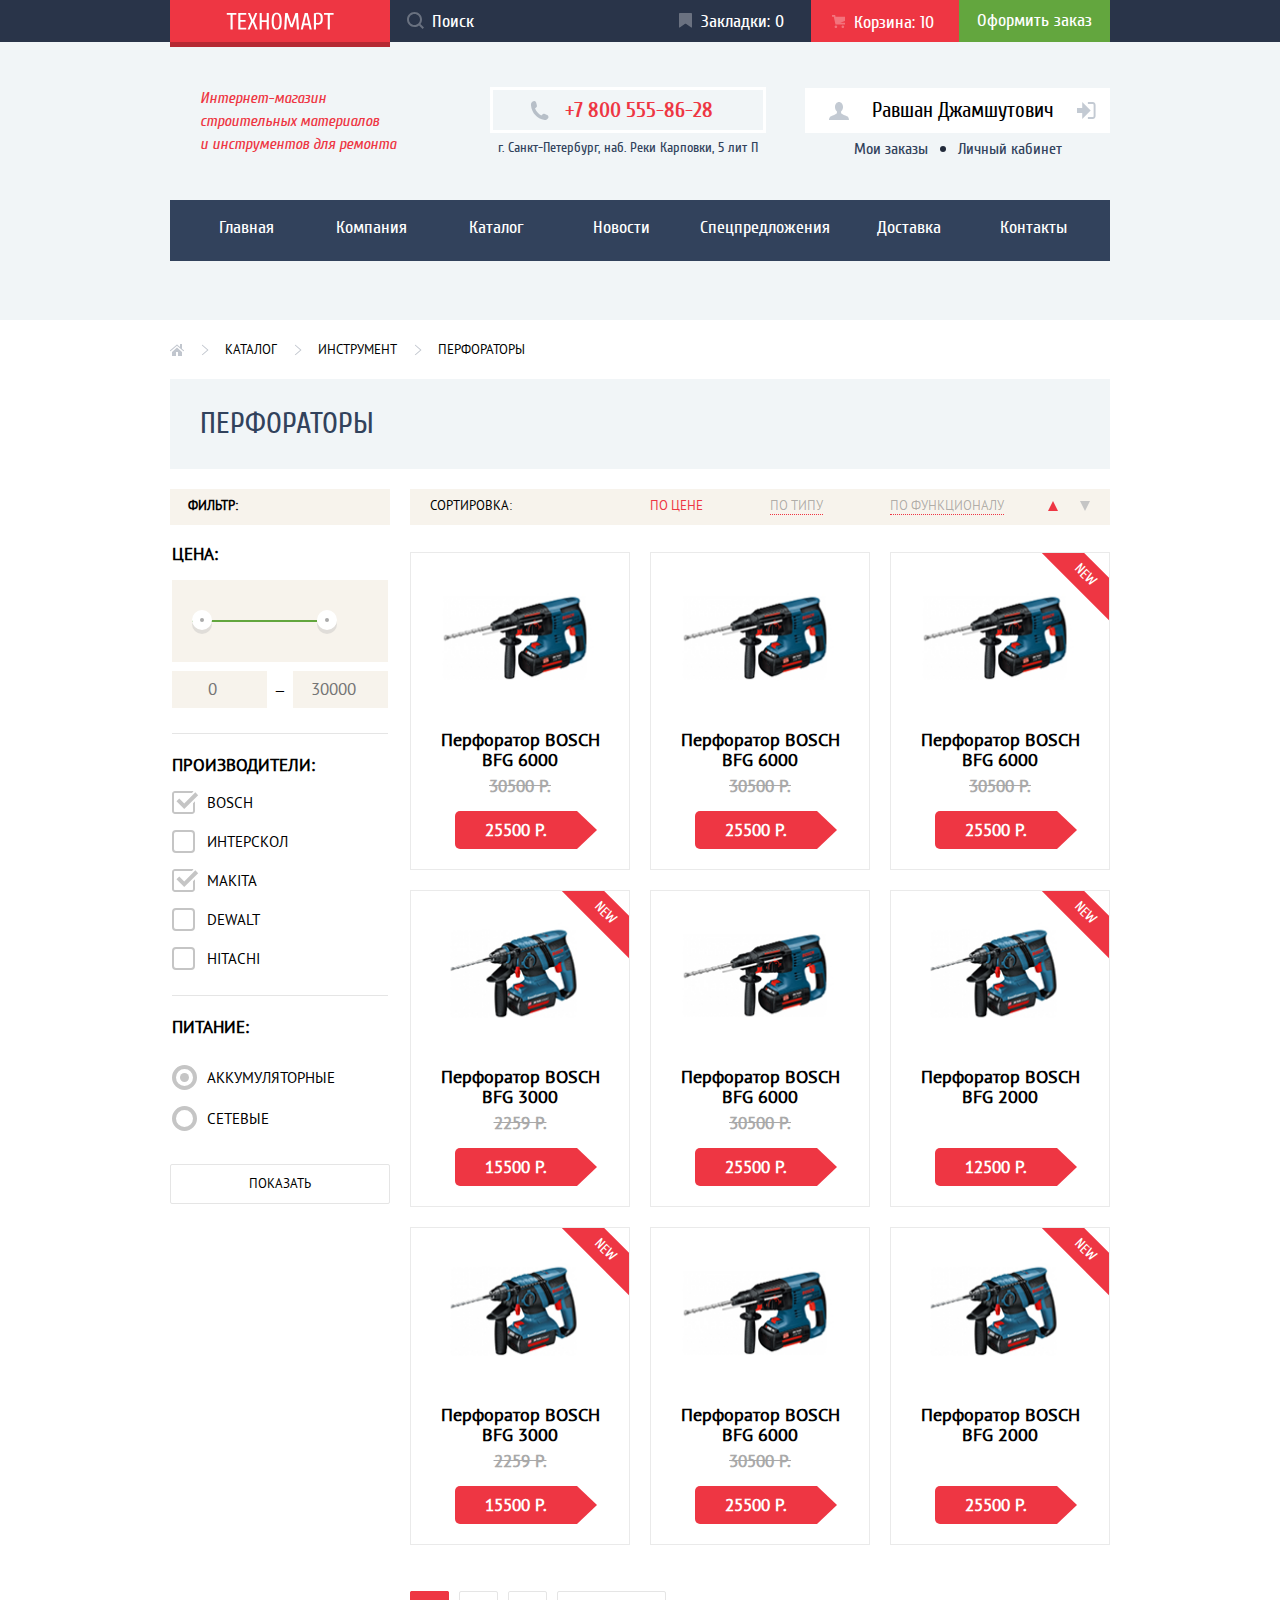
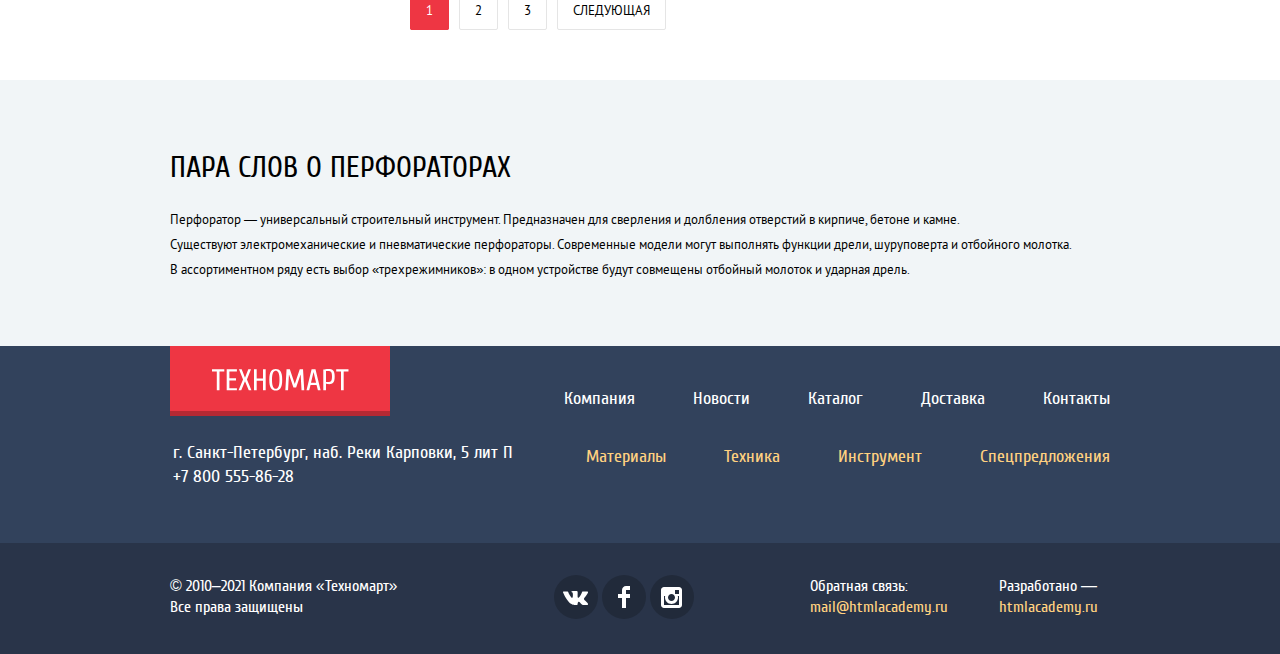
==== commit 24888981: "Added an interface animation" ====
--- a/catalog.html
+++ b/catalog.html
@@ -25,7 +25,8 @@
         <input id="search" type="text" placeholder="Поиск">
         <svg
           class="main-header-search-icon" width="17" height="17" viewBox="0 0 17 17" fill="none"
-          xmlns="http://www.w3.org/2000/svg">
+          xmlns="http://www.w3.org/2000/svg"
+          aria-hidden="true">
           <path
             fill-rule="evenodd" clip-rule="evenodd"
             d="M13.458 12.044L17 15.586L15.586 17L12.044 13.458C10.782 14.421 9.21 15 7.5 15C3.35786 15 0 11.6421 0 7.5C0 3.35786 3.35786 0 7.5 0C11.6421 0 15 3.35786 15 7.5C15.0001 9.14309 14.4581 10.7403 13.458 12.044ZM7.5 2C4.467 2 2 4.467 2 7.5C2.00331 10.5362 4.4638 12.9967 7.5 13C10.532 13 13 10.532 13 7.5C13 4.467 10.532 2 7.5 2Z"
@@ -120,13 +121,15 @@
       <form class="filter-form form" action="https://echo.htmlacademy.ru/">
         <fieldset class="form-fieldset">
           <legend class="form-legend">Цена:</legend>
-          <div class="price-slider">
-            <div class="line">
-              <span class="handle handle-min"></span>
-              <span class="handle handle-max"></span>
+          <div class="price-range-controls">
+            <div class="bar">
+              <div class="bar-amount">
+                <span class="handle handle-min"></span>
+                <span class="handle handle-max"></span>
+              </div>
             </div>
           </div>
-          <div class="price-slider-inputs">
+          <div class="price-range-inputs">
             <label class="visually-hidden" for="price-from">От</label>
             <input id="price-from" type="number" name="price-form" placeholder="0">
             <label class="visually-hidden" for="price-to">До</label>
@@ -221,8 +224,16 @@
             <p class="product-card-price">25500 Р.</p>
           </div>
           <div class="product-card-buttons">
-            <button class="product-card-button-buy" type="button">Купить</button>
-            <button class="product-card-button-favorite" type="button">В закладки</button>
+            <button
+              class="product-card-button-buy"
+              type="button"
+              aria-label="Добавить перфоратор BOSCH BFG 6000 в козину">Купить
+            </button>
+            <button
+              class="product-card-button-favorite"
+              type="button"
+              aria-label="Добавить перфоратор BOSCH BFG 6000 в закладки">В закладки
+            </button>
           </div>
         </li>
 
@@ -236,8 +247,16 @@
             <p class="product-card-price">25500 Р.</p>
           </div>
           <div class="product-card-buttons">
-            <button class="product-card-button-buy" type="button">Купить</button>
-            <button class="product-card-button-favorite" type="button">В закладки</button>
+            <button
+              class="product-card-button-buy"
+              type="button"
+              aria-label="Добавить перфоратор BOSCH BFG 6000 в козину">Купить
+            </button>
+            <button
+              class="product-card-button-favorite"
+              type="button"
+              aria-label="Добавить перфоратор BOSCH BFG 6000 в закладки">В закладки
+            </button>
           </div>
         </li>
 
@@ -251,8 +270,16 @@
             <p class="product-card-price">25500 Р.</p>
           </div>
           <div class="product-card-buttons">
-            <button class="product-card-button-buy" type="button">Купить</button>
-            <button class="product-card-button-favorite" type="button">В закладки</button>
+            <button
+              class="product-card-button-buy"
+              type="button"
+              aria-label="Добавить перфоратор BOSCH BFG 6000 в козину">Купить
+            </button>
+            <button
+              class="product-card-button-favorite"
+              type="button"
+              aria-label="Добавить перфоратор BOSCH BFG 63000 в закладки">В закладки
+            </button>
           </div>
         </li>
 
@@ -266,8 +293,16 @@
             <p class="product-card-price">15500 Р.</p>
           </div>
           <div class="product-card-buttons">
-            <button class="product-card-button-buy" type="button">Купить</button>
-            <button class="product-card-button-favorite" type="button">В закладки</button>
+            <button
+              class="product-card-button-buy"
+              type="button"
+              aria-label="Добавить перфоратор BOSCH BFG 3000 в козину">Купить
+            </button>
+            <button
+              class="product-card-button-favorite"
+              type="button"
+              aria-label="Добавить перфоратор BOSCH BFG 3000 в закладки">В закладки
+            </button>
           </div>
         </li>
 
@@ -281,8 +316,16 @@
             <p class="product-card-price">25500 Р.</p>
           </div>
           <div class="product-card-buttons">
-            <button class="product-card-button-buy" type="button">Купить</button>
-            <button class="product-card-button-favorite" type="button">В закладки</button>
+            <button
+              class="product-card-button-buy"
+              type="button"
+              aria-label="Добавить перфоратор BOSCH BFG 6000 в козину">Купить
+            </button>
+            <button
+              class="product-card-button-favorite"
+              type="button"
+              aria-label="Добавить перфоратор BOSCH BFG 6000 в закладки">В закладки
+            </button>
           </div>
         </li>
 
@@ -295,8 +338,16 @@
             <p class="product-card-price">12500 Р.</p>
           </div>
           <div class="product-card-buttons">
-            <button class="product-card-button-buy" type="button">Купить</button>
-            <button class="product-card-button-favorite" type="button">В закладки</button>
+            <button
+              class="product-card-button-buy"
+              type="button"
+              aria-label="Добавить перфоратор BOSCH BFG 2000 в козину">Купить
+            </button>
+            <button
+              class="product-card-button-favorite"
+              type="button"
+              aria-label="Добавить перфоратор BOSCH BFG 2000 в закладки">В закладки
+            </button>
           </div>
         </li>
 
@@ -310,8 +361,16 @@
             <p class="product-card-price">15500 Р.</p>
           </div>
           <div class="product-card-buttons">
-            <button class="product-card-button-buy" type="button">Купить</button>
-            <button class="product-card-button-favorite" type="button">В закладки</button>
+            <button
+              class="product-card-button-buy"
+              type="button"
+              aria-label="Добавить перфоратор BOSCH BFG 3000 в козину">Купить
+            </button>
+            <button
+              class="product-card-button-favorite"
+              type="button"
+              aria-label="Добавить перфоратор BOSCH BFG 3000 в закладки">В закладки
+            </button>
           </div>
         </li>
 
@@ -325,8 +384,16 @@
             <p class="product-card-price">25500 Р.</p>
           </div>
           <div class="product-card-buttons">
-            <button class="product-card-button-buy" type="button">Купить</button>
-            <button class="product-card-button-favorite" type="button">В закладки</button>
+            <button
+              class="product-card-button-buy"
+              type="button"
+              aria-label="Добавить перфоратор BOSCH BFG 6000 в козину">Купить
+            </button>
+            <button
+              class="product-card-button-favorite"
+              type="button"
+              aria-label="Добавить перфоратор BOSCH BFG 6000 в закладки">В закладки
+            </button>
           </div>
         </li>
 
@@ -339,8 +406,16 @@
             <p class="product-card-price">25500 Р.</p>
           </div>
           <div class="product-card-buttons">
-            <button class="product-card-button-buy" type="button">Купить</button>
-            <button class="product-card-button-favorite" type="button">В закладки</button>
+            <button
+              class="product-card-button-buy"
+              type="button"
+              aria-label="Добавить перфоратор BOSCH BFG 2000 в козину">Купить
+            </button>
+            <button
+              class="product-card-button-favorite"
+              type="button"
+              aria-label="Добавить перфоратор BOSCH BFG 2000 в закладки">В закладки
+            </button>
           </div>
         </li>
       </ul>
@@ -448,27 +523,6 @@
   </div>
 </div>
 
-<div class="modal modal-letter hidden">
-  <button class="modal-close" type="button"><span class="visually-hidden">Закрыть</span></button>
-  <form class="letter-form" id="letter" action="#">
-    <p class="letter-form-item">
-      <label for="form-name">Ваше имя:</label>
-      <input id="form-name" type="text" name="name" placeholder="Имя Фамилия" required>
-    </p>
-    <p class="letter-form-item">
-      <label for="form-email">Ваш e-mail:</label>
-      <input id="form-email" type="email" placeholder="email@example.com" required>
-    </p>
-    <p class="letter-form-item letter-form-text">
-      <label for="form-text">Текст письма:</label>
-      <textarea id="form-text" name="text" placeholder="В свободной форме" required></textarea>
-    </p>
-  </form>
-  <div class="modal-button-container">
-    <button class="button modal-button-submit" type="submit" form="letter">Отправить</button>
-  </div>
-</div>
-
-
+<script src="js/script.js"></script>
 </body>
 </html>
--- a/css/style.css
+++ b/css/style.css
@@ -826,6 +826,34 @@
   left: 0;
   display: block;
   width: 100%;
+}
+
+.slider-dots {
+  position: absolute;
+  bottom: 36px;
+  left: 50%;
+  display: flex;
+  padding: 0;
+  margin: 0;
+  list-style: none;
+  transform: translateX(-50%);
+  gap: 10px;
+}
+
+.slider-dots-item button {
+  display: block;
+  width: 10px;
+  height: 10px;
+  padding: 0;
+  margin: 0;
+  background-color: var(--basic-red);
+  border: 2px solid var(--white);
+  border-radius: 50%;
+  box-sizing: border-box;
+}
+
+.slider-dots-active button {
+  background-color: var(--white);
 }
 
 .slider-button {
@@ -1003,14 +1031,15 @@
 }
 
 .product-card-button-buy {
+  display: flex;
   padding: 8px;
   font-family: 'Cuprum', Arial, sans-serif;
   font-size: 14px;
   font-style: normal;
   font-weight: 400;
-
   line-height: 18px;
   color: var(--white);
+
   text-transform: uppercase;
   cursor: pointer;
   background: var(--basic-green);
@@ -1018,6 +1047,9 @@
   border-bottom-color: var(--basic-darkgreen-2);
   border-radius: 2px;
   transition: background-color 0.3s ease, border 0.3s ease;
+  align-items: center;
+  justify-content: center;
+  gap: 10px;
 }
 
 .product-card-button-buy:hover,
@@ -1031,6 +1063,16 @@
   background-color: var(--basic-darkgreen);
   border: 2px solid var(--basic-darkgreen);
   border-bottom-color: var(--basic-darkgreen-2);
+}
+
+.product-card-button-buy::before {
+  width: 15px;
+  height: 15px;
+  background-image: url("../img/icons/icon-cart.svg");
+  background-position: center;
+  background-repeat: no-repeat;
+  content: "";
+  opacity: 0.3;
 }
 
 .product-card-button-favorite {
@@ -1261,18 +1303,33 @@
 }
 
 .contacts {
+  position: relative;
   display: flex;
   flex-direction: column;
 
 }
 
+.contacts-map-wrapper {
+  position: relative;
+  margin-bottom: auto;
+}
+
+.contacts-open-map {
+  position: absolute;
+  top: 0;
+  width: 100%;
+  height: 100%;
+  cursor: pointer;
+  background-color: transparent;
+  border: none;
+}
+
 .contacts p {
-  margin: 0;
-  margin-bottom: 32px;
+  margin: 0 0 32px;
 }
 
 .contacts iframe {
-  margin-bottom: auto;
+  display: block;
 }
 
 .main-footer {
@@ -1448,13 +1505,16 @@
 
 .modal {
   position: fixed;
-  top: 50%;
-  left: 50%;
+  top: 120px;
+  right: 0;
+  bottom: auto;
+  left: 0;
   z-index: 100;
+  display: none;
+  margin: auto;
   font-family: 'Cuprum', Arial, sans-serif;
   background-color: var(--white);
   border-top: 7px solid var(--basic-red);
-  transform: translate(-50%, -50%);
   box-shadow: 0 4px 20px rgba(0, 0, 0, 0.15);
 }
 
@@ -1486,6 +1546,11 @@
 
 .modal-map iframe {
   border: none;
+}
+
+.modal-show {
+  display: block;
+  animation: bounce 0.6s;
 }
 
 .letter-form {
@@ -1540,6 +1605,10 @@
   transition: opacity 0.3s ease;
 }
 
+.modal-error {
+  animation: shake 0.6s;
+}
+
 .modal-close:hover,
 .modal-close:focus {
   opacity: 0.8;
@@ -1771,17 +1840,26 @@
   border-color: var(--basic-red);
 }
 
-.price-slider {
-  padding: 40px 20px;
+.price-range-controls {
+  padding: 40px 40px 40px 20px;
   margin-bottom: 9px;
   background-color: var(--special-beige2);
-}
-
-.line {
+  --price-range-min: 0%;
+  --price-range-max: 80%;
+}
+
+.bar {
   position: relative;
   width: 100%;
+}
+
+.bar-amount {
+  position: relative;
+  left: var(--price-range-min);
+  width: min(calc(var(--price-range-max) - var(--price-range-min)), 100%);
+
   height: 2px;
-  background-image: linear-gradient(90deg, var(--basic-green) 0%, var(--basic-green) 75%, var(--basic-greylight) 75%);
+  background-color: var(--basic-green);
 }
 
 .handle {
@@ -1805,22 +1883,21 @@
 }
 
 .handle-max {
-  left: 75%
-}
-
-.price-slider-inputs {
+  left: 100%
+}
+
+.price-range-inputs {
   display: flex;
   justify-content: space-between;
   align-items: center;
 }
 
-.price-slider-inputs::before {
+.price-range-inputs::before {
   content: "–";
   order: 1;
 }
 
-
-.price-slider-inputs input {
+.price-range-inputs input {
   width: 95px;
   font-size: 17px;
 
@@ -1833,7 +1910,7 @@
   border: none;
 }
 
-.price-slider-inputs input:last-child {
+.price-range-inputs input:last-child {
   order: 2;
 }
 
@@ -2037,3 +2114,43 @@
   background-size: contain;
   content: "";
 }
+
+@keyframes bounce {
+  0% {
+    transform: translateY(-2000px);
+  }
+
+  70% {
+    transform: translateY(30px);
+  }
+
+  90% {
+    transform: translateY(-10px);
+  }
+
+  100% {
+    transform: translateY(0);
+  }
+}
+
+@keyframes shake {
+  0%,
+  100% {
+    transform: translateX(0);
+  }
+
+  10%,
+  30%,
+  50%,
+  70%,
+  90% {
+    transform: translateX(-10px);
+  }
+
+  20%,
+  40%,
+  60%,
+  80% {
+    transform: translateX(10px);
+  }
+}
